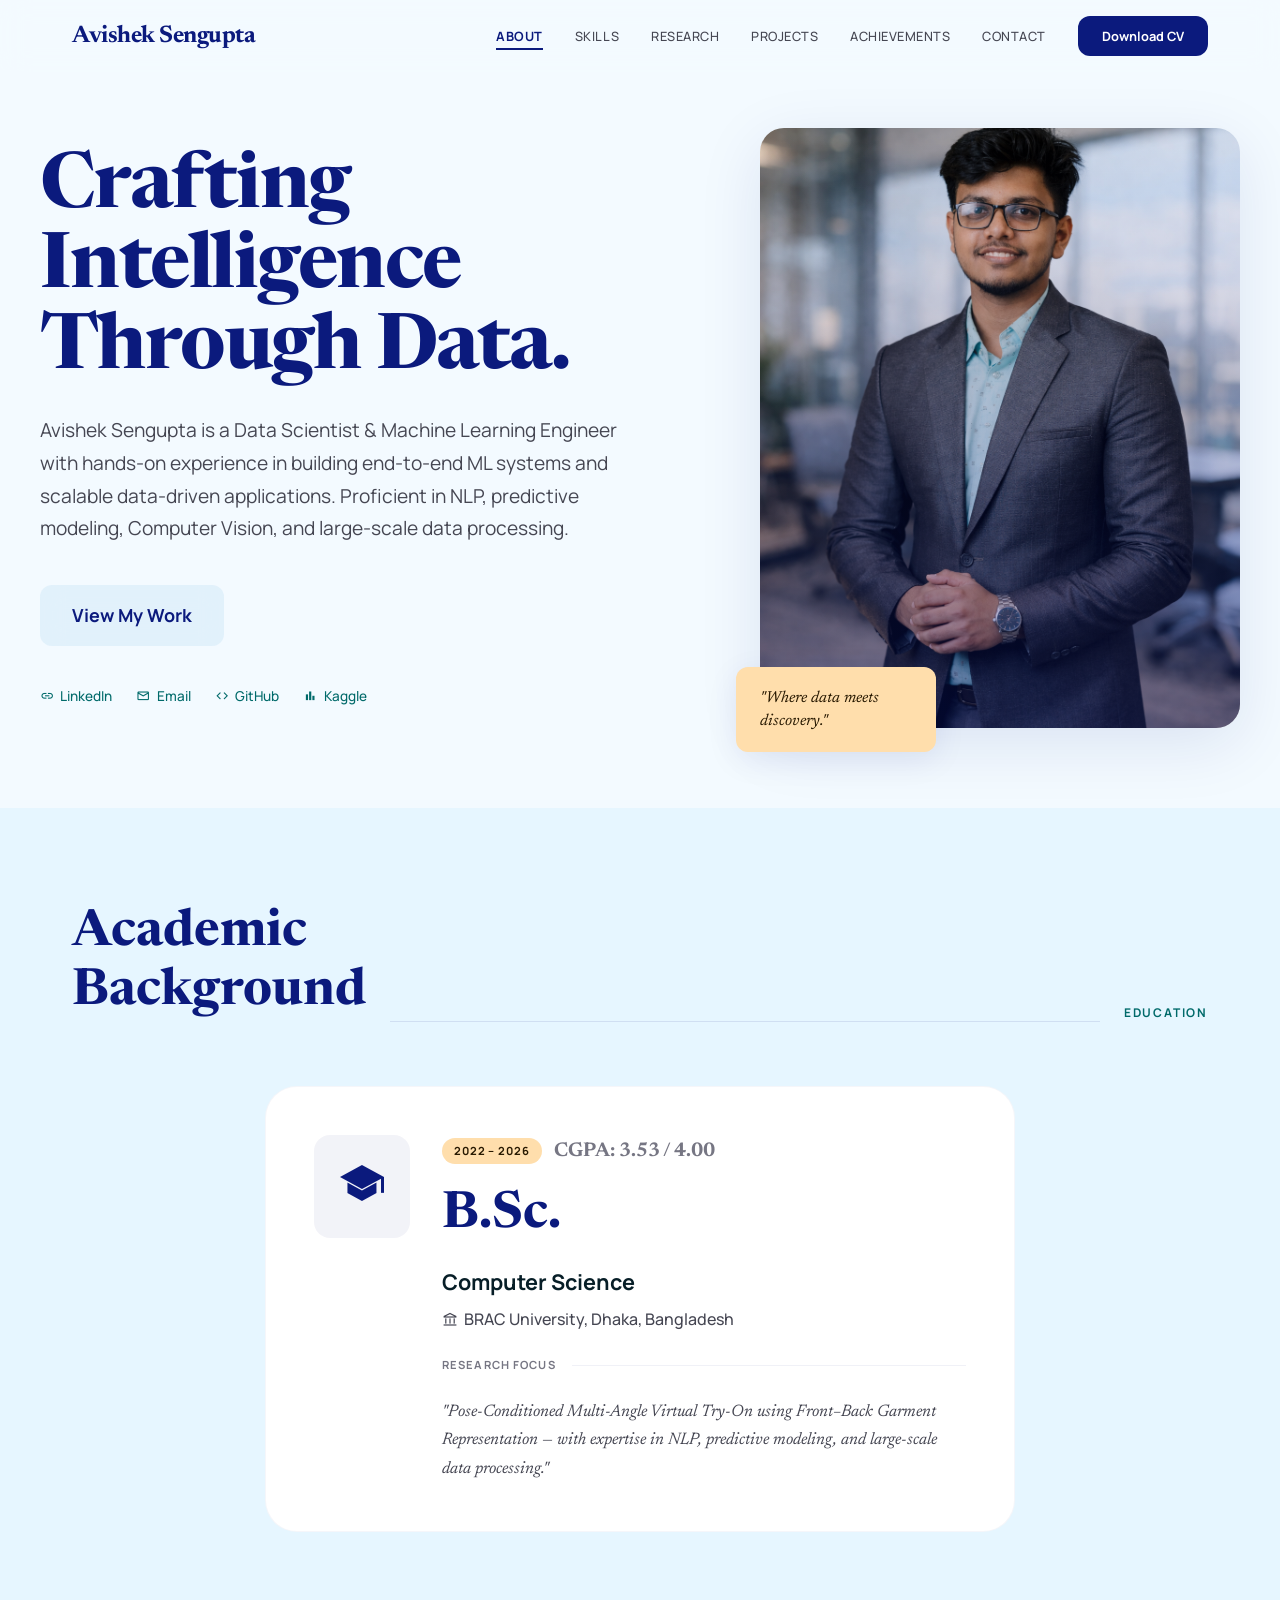
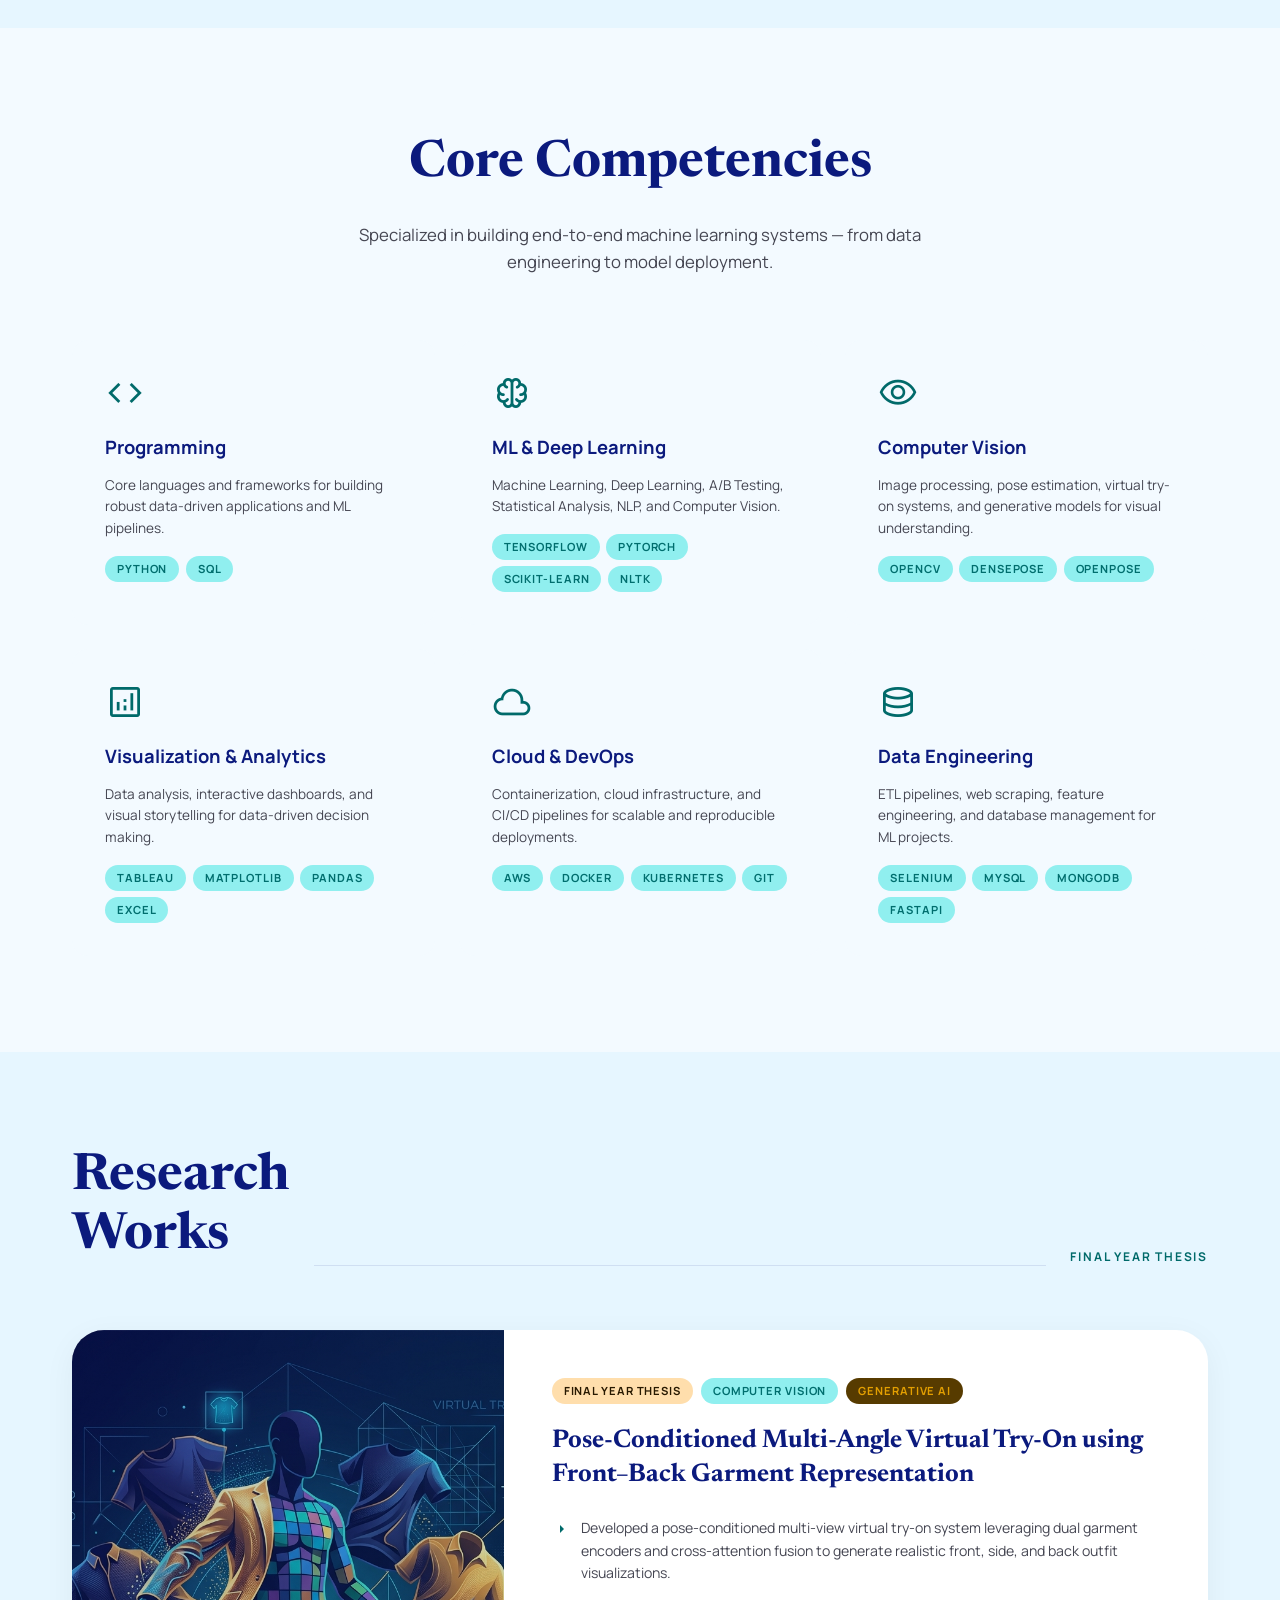
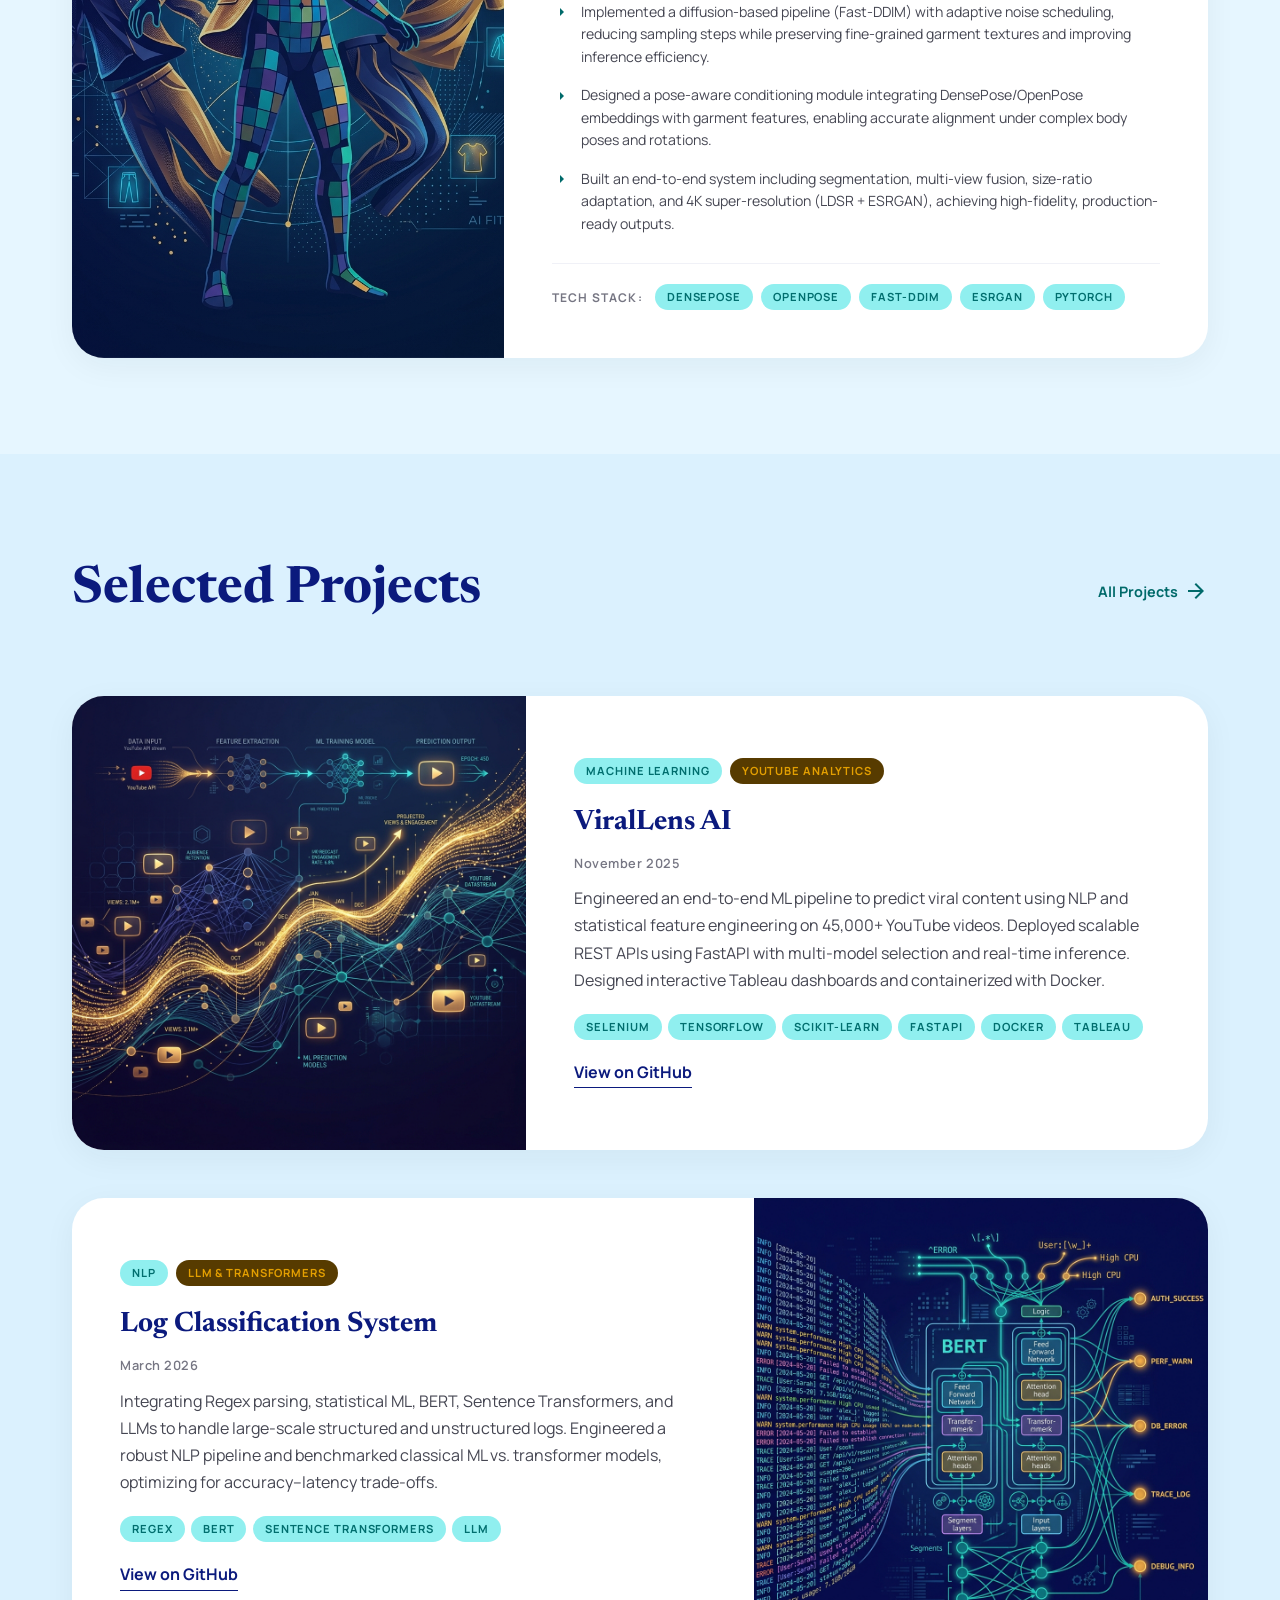
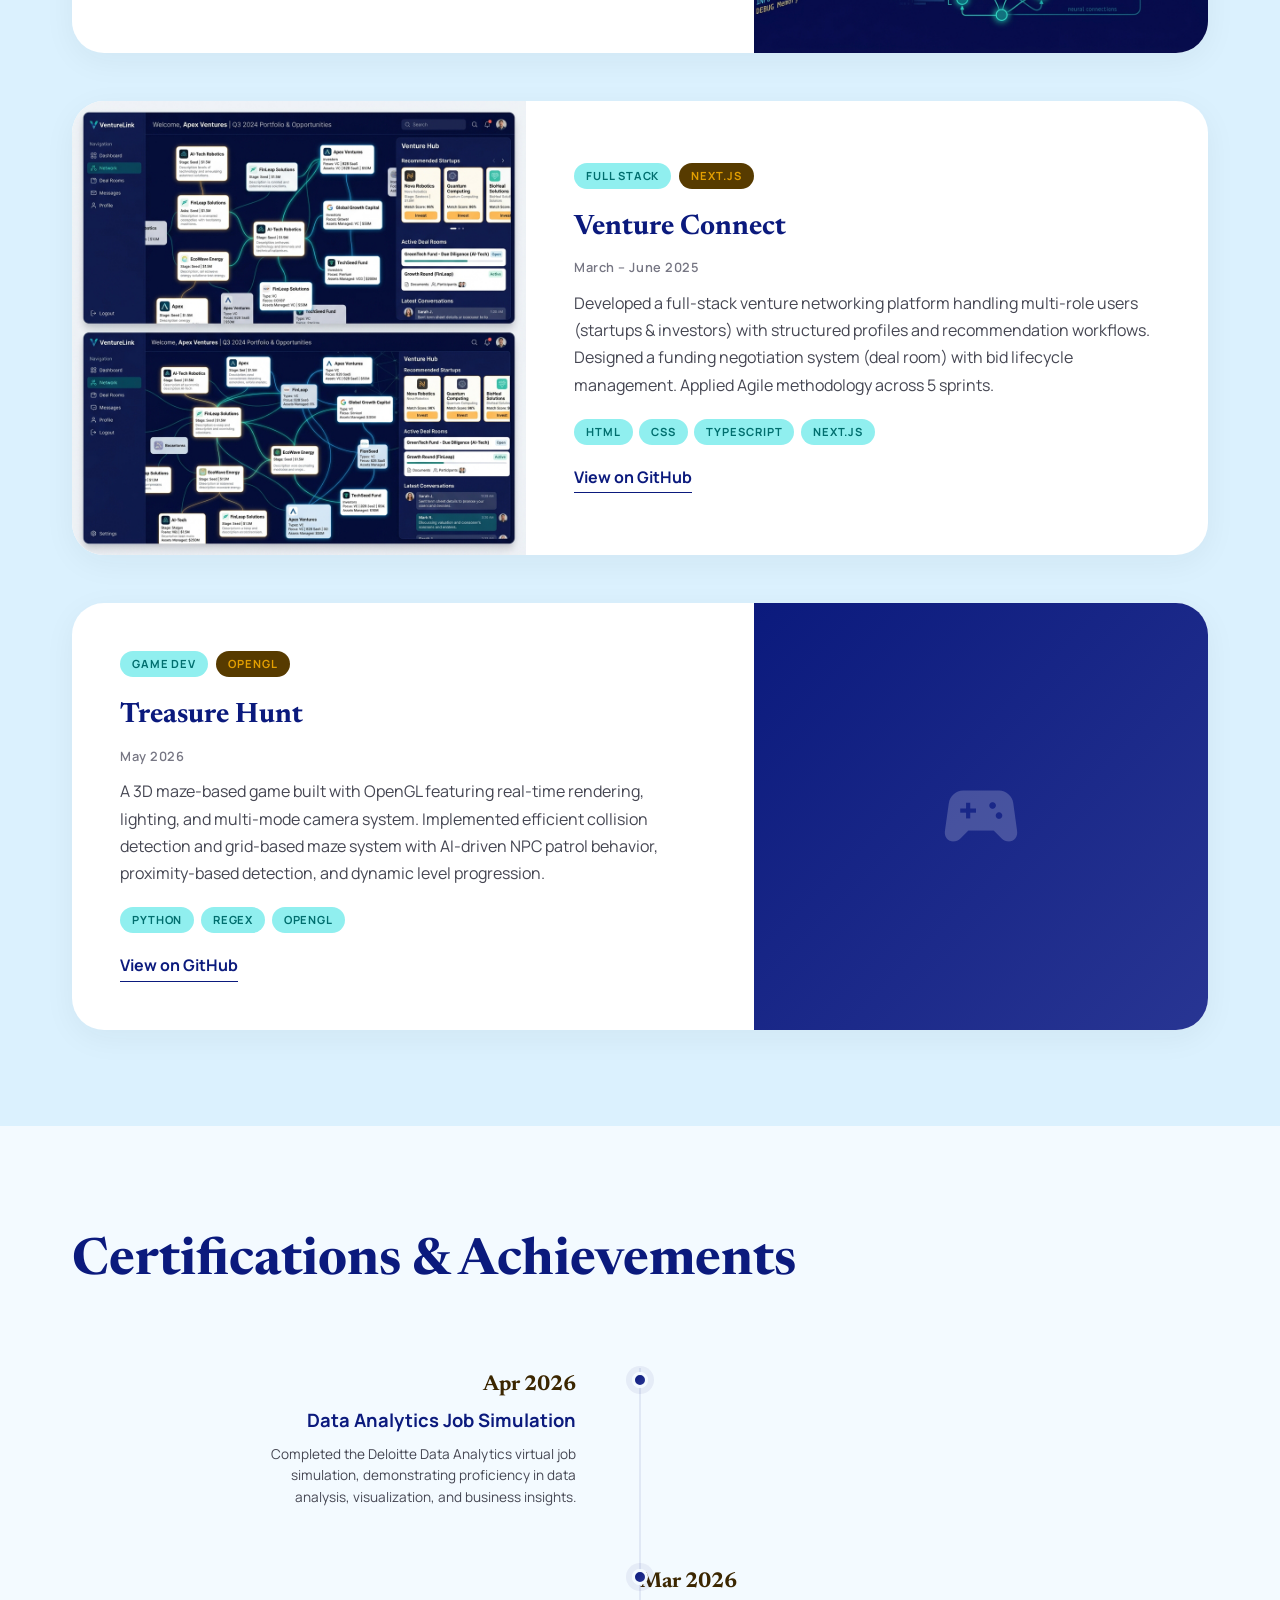
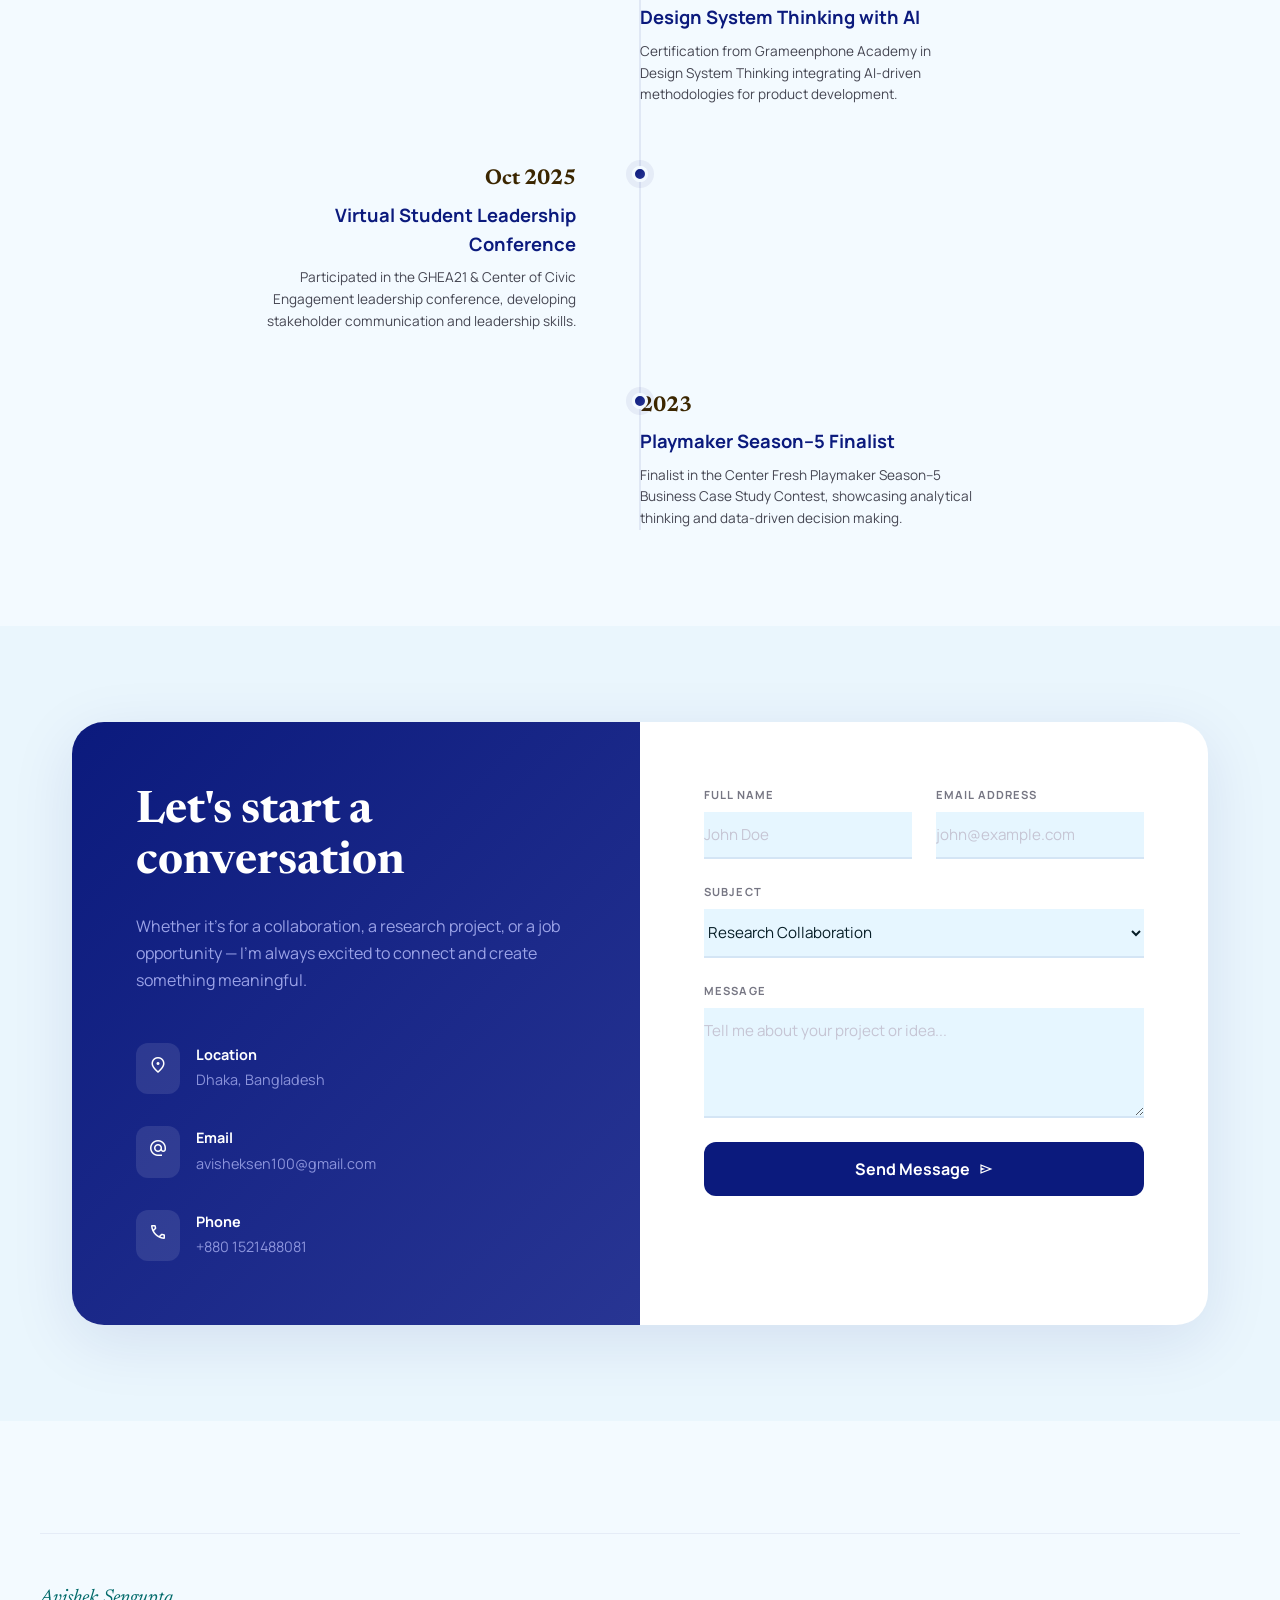
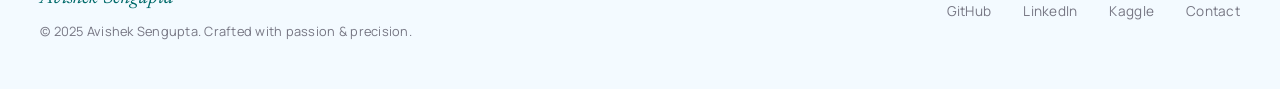
==== index.html @ e3d02253 "update2" ====
<!DOCTYPE html>
<html lang="en">

<head>
    <meta charset="utf-8" />
    <meta content="width=device-width, initial-scale=1.0" name="viewport" />
    <title>Avishek Sengupta | ML Engineer & Researcher</title>
    <meta name="description"
        content="Portfolio of Avishek Sengupta — Data Scientist & Machine Learning Engineer specializing in NLP, Computer Vision, and end-to-end ML systems." />
    <link
        href="https://fonts.googleapis.com/css2?family=Newsreader:ital,opsz,wght@0,6..72,200..800;1,6..72,200..800&family=Manrope:wght@200..800&display=swap"
        rel="stylesheet" />
    <link href="https://fonts.googleapis.com/css2?family=Material+Symbols+Outlined:wght,FILL@100..700,0..1&display=swap"
        rel="stylesheet" />
    <link rel="stylesheet" href="styles.css" />
</head>

<body>

    <!-- ═══════════════════════════════════════════ -->
    <!-- TOP NAVIGATION BAR                          -->
    <!-- ═══════════════════════════════════════════ -->
    <nav id="top-nav" class="glass-nav">
        <div class="nav-inner">
            <a href="#" class="nav-brand">Avishek Sengupta</a>
            <div class="nav-links" id="nav-links">
                <a href="#about" class="nav-link active" data-section="about">About</a>
                <a href="#skills" class="nav-link" data-section="skills">Skills</a>
                <a href="#research" class="nav-link" data-section="research">Research</a>
                <a href="#projects" class="nav-link" data-section="projects">Projects</a>
                <a href="#achievements" class="nav-link" data-section="achievements">Achievements</a>
                <a href="#contact" class="nav-link" data-section="contact">Contact</a>
                <a href="assets/Two Page Resume.pdf" target="_blank" class="btn-primary nav-cta"
                    id="download-cv-btn">Download CV</a>
            </div>
            <button class="mobile-menu-btn" id="mobile-menu-btn" aria-label="Toggle navigation menu">
                <span class="material-symbols-outlined">menu</span>
            </button>
        </div>
    </nav>

    <!-- Mobile Menu Overlay -->
    <div class="mobile-overlay" id="mobile-overlay"></div>
    <div class="mobile-menu" id="mobile-menu">
        <div class="mobile-menu-header">
            <span class="nav-brand">Avishek Sengupta</span>
            <button class="mobile-close-btn" id="mobile-close-btn" aria-label="Close menu">
                <span class="material-symbols-outlined">close</span>
            </button>
        </div>
        <div class="mobile-menu-links">
            <a href="#about" class="mobile-link">About</a>
            <a href="#skills" class="mobile-link">Skills</a>
            <a href="#research" class="mobile-link">Research</a>
            <a href="#projects" class="mobile-link">Projects</a>
            <a href="#achievements" class="mobile-link">Achievements</a>
            <a href="#contact" class="mobile-link">Contact</a>
            <a href="assets/Two Page Resume.pdf" target="_blank" class="btn-primary mobile-cta">Download CV</a>
        </div>
    </div>

    <main>
        <!-- ═══════════════════════════════════════════ -->
        <!-- HERO SECTION                                -->
        <!-- ═══════════════════════════════════════════ -->
        <section id="about" class="hero-section">
            <div class="hero-inner">
                <div class="hero-text animate-on-scroll">
                    <h1 class="hero-title">
                        Crafting Intelligence<br />Through Data.
                    </h1>
                    <p class="hero-subtitle">
                        Avishek Sengupta is a Data Scientist &amp; Machine Learning Engineer with hands-on experience in
                        building end-to-end ML systems and scalable data-driven applications. Proficient in NLP,
                        predictive modeling, Computer Vision, and large-scale data processing.
                    </p>
                    <div class="hero-actions">
                        <a href="#projects" class="btn-glass">
                            View My Work
                        </a>
                    </div>
                    <div class="hero-socials">
                        <a href="https://www.linkedin.com/in/avishek-sengupta-/" target="_blank" rel="noopener"
                            class="social-link">
                            <span class="material-symbols-outlined">link</span> LinkedIn
                        </a>
                        <a href="javascript:void(0)" class="social-link" id="copy-email-hero" onclick="copyEmail(this)"
                            data-email="avisheksen100@gmail.com">
                            <span class="material-symbols-outlined">mail</span> Email
                        </a>
                        <a href="https://github.com/Avishek1533" target="_blank" rel="noopener" class="social-link">
                            <span class="material-symbols-outlined">code</span> GitHub
                        </a>
                        <a href="https://www.kaggle.com/avishek001" target="_blank" rel="noopener" class="social-link">
                            <span class="material-symbols-outlined">bar_chart</span> Kaggle
                        </a>
                    </div>
                </div>
                <div class="hero-image-wrapper animate-on-scroll" data-delay="200">
                    <div class="hero-image-container">
                        <img src="assets/11.png" alt="Avishek Sengupta — Data Scientist & ML Engineer"
                            class="hero-image" id="hero-profile-img" />
                        <div class="hero-image-overlay"></div>
                    </div>
                    <!-- Overlapping quote element -->
                    <div class="hero-quote">
                        <p>"Where data meets discovery."</p>
                    </div>
                </div>
            </div>
        </section>

        <!-- ═══════════════════════════════════════════ -->
        <!-- ACADEMIC PROVENANCE (Education)             -->
        <!-- ═══════════════════════════════════════════ -->
        <section id="education" class="provenance-section">
            <div class="section-inner">
                <div class="section-header-row">
                    <h2 class="section-title">Academic<br />Background</h2>
                    <div class="section-line"></div>
                    <span class="section-label">Education</span>
                </div>

                <div class="provenance-cards">
                    <div class="provenance-card animate-on-scroll">
                        <div class="provenance-glow"></div>
                        <div class="provenance-content">
                            <div class="provenance-icon-wrapper">
                                <span class="material-symbols-outlined provenance-icon"
                                    style="font-variation-settings: 'FILL' 1">school</span>
                            </div>
                            <div class="provenance-details">
                                <div class="provenance-meta">
                                    <span class="chip chip-amber">2022 – 2026</span>
                                    <span class="provenance-year">CGPA: 3.53 / 4.00</span>
                                </div>
                                <span class="provenance-degree">B.Sc.</span>
                                <h3 class="provenance-field">Computer Science</h3>
                                <p class="provenance-institution">
                                    <span class="material-symbols-outlined icon-sm">account_balance</span>
                                    BRAC University, Dhaka, Bangladesh
                                </p>
                                <div class="provenance-focus">
                                    <span class="provenance-focus-label">Research Focus</span>
                                    <p class="provenance-focus-text">
                                        "Pose-Conditioned Multi-Angle Virtual Try-On using Front–Back Garment
                                        Representation — with expertise in NLP, predictive modeling, and large-scale
                                        data processing."
                                    </p>
                                </div>
                            </div>
                        </div>
                    </div>
                </div>
            </div>
        </section>

        <!-- ═══════════════════════════════════════════ -->
        <!-- SKILLS / CORE COMPETENCIES                  -->
        <!-- ═══════════════════════════════════════════ -->
        <section id="skills" class="clusters-section">
            <div class="section-inner">
                <div class="section-center-header animate-on-scroll">
                    <h2 class="section-title-center">Core Competencies</h2>
                    <p class="section-description">Specialized in building end-to-end machine learning systems — from
                        data engineering to model deployment.</p>
                </div>
                <div class="clusters-grid">
                    <div class="cluster-card animate-on-scroll" data-delay="0">
                        <span class="material-symbols-outlined cluster-icon">code</span>
                        <h3 class="cluster-title">Programming</h3>
                        <p class="cluster-desc">Core languages and frameworks for building robust data-driven
                            applications and ML pipelines.</p>
                        <div class="cluster-tags">
                            <span class="chip chip-teal">Python</span>
                            <span class="chip chip-teal">SQL</span>
                        </div>
                    </div>
                    <div class="cluster-card animate-on-scroll" data-delay="100">
                        <span class="material-symbols-outlined cluster-icon">neurology</span>
                        <h3 class="cluster-title">ML & Deep Learning</h3>
                        <p class="cluster-desc">Machine Learning, Deep Learning, A/B Testing, Statistical Analysis, NLP,
                            and Computer Vision.</p>
                        <div class="cluster-tags">
                            <span class="chip chip-teal">TensorFlow</span>
                            <span class="chip chip-teal">PyTorch</span>
                            <span class="chip chip-teal">Scikit-Learn</span>
                            <span class="chip chip-teal">NLTK</span>
                        </div>
                    </div>
                    <div class="cluster-card animate-on-scroll" data-delay="200">
                        <span class="material-symbols-outlined cluster-icon">visibility</span>
                        <h3 class="cluster-title">Computer Vision</h3>
                        <p class="cluster-desc">Image processing, pose estimation, virtual try-on systems, and
                            generative models for visual understanding.</p>
                        <div class="cluster-tags">
                            <span class="chip chip-teal">OpenCV</span>
                            <span class="chip chip-teal">DensePose</span>
                            <span class="chip chip-teal">OpenPose</span>
                        </div>
                    </div>
                    <div class="cluster-card animate-on-scroll" data-delay="0">
                        <span class="material-symbols-outlined cluster-icon">analytics</span>
                        <h3 class="cluster-title">Visualization & Analytics</h3>
                        <p class="cluster-desc">Data analysis, interactive dashboards, and visual storytelling for
                            data-driven decision making.</p>
                        <div class="cluster-tags">
                            <span class="chip chip-teal">Tableau</span>
                            <span class="chip chip-teal">Matplotlib</span>
                            <span class="chip chip-teal">Pandas</span>
                            <span class="chip chip-teal">Excel</span>
                        </div>
                    </div>
                    <div class="cluster-card animate-on-scroll" data-delay="100">
                        <span class="material-symbols-outlined cluster-icon">cloud</span>
                        <h3 class="cluster-title">Cloud & DevOps</h3>
                        <p class="cluster-desc">Containerization, cloud infrastructure, and CI/CD pipelines for scalable
                            and reproducible deployments.</p>
                        <div class="cluster-tags">
                            <span class="chip chip-teal">AWS</span>
                            <span class="chip chip-teal">Docker</span>
                            <span class="chip chip-teal">Kubernetes</span>
                            <span class="chip chip-teal">Git</span>
                        </div>
                    </div>
                    <div class="cluster-card animate-on-scroll" data-delay="200">
                        <span class="material-symbols-outlined cluster-icon">database</span>
                        <h3 class="cluster-title">Data Engineering</h3>
                        <p class="cluster-desc">ETL pipelines, web scraping, feature engineering, and database
                            management for ML projects.</p>
                        <div class="cluster-tags">
                            <span class="chip chip-teal">Selenium</span>
                            <span class="chip chip-teal">MySQL</span>
                            <span class="chip chip-teal">MongoDB</span>
                            <span class="chip chip-teal">FastAPI</span>
                        </div>
                    </div>
                </div>
            </div>
        </section>

        <!-- ═══════════════════════════════════════════ -->
        <!-- RESEARCH SECTION                            -->
        <!-- ═══════════════════════════════════════════ -->
        <section id="research" class="research-section">
            <div class="section-inner">
                <div class="section-header-row">
                    <h2 class="section-title">Research<br />Works</h2>
                    <div class="section-line"></div>
                    <span class="section-label">Final Year Thesis</span>
                </div>

                <div class="research-card animate-on-scroll">
                    <div class="research-image">
                        <img src="assets/project-tryon.jpg" alt="Virtual Try-On Research" id="research-img" />
                        <div class="research-image-overlay"></div>
                    </div>
                    <div class="research-content">
                        <div class="research-meta">
                            <span class="chip chip-amber">Final Year Thesis</span>
                            <span class="chip chip-teal">Computer Vision</span>
                            <span class="chip chip-amber-dark">Generative AI</span>
                        </div>
                        <h3 class="research-title">Pose-Conditioned Multi-Angle Virtual Try-On using Front–Back Garment
                            Representation</h3>
                        <div class="research-highlights">
                            <div class="research-highlight-item">
                                <span class="material-symbols-outlined research-bullet">arrow_right</span>
                                <p>Developed a pose-conditioned multi-view virtual try-on system leveraging dual garment
                                    encoders and cross-attention fusion to generate realistic front, side, and back
                                    outfit visualizations.</p>
                            </div>
                            <div class="research-highlight-item">
                                <span class="material-symbols-outlined research-bullet">arrow_right</span>
                                <p>Implemented a diffusion-based pipeline (Fast-DDIM) with adaptive noise scheduling,
                                    reducing sampling steps while preserving fine-grained garment textures and improving
                                    inference efficiency.</p>
                            </div>
                            <div class="research-highlight-item">
                                <span class="material-symbols-outlined research-bullet">arrow_right</span>
                                <p>Designed a pose-aware conditioning module integrating DensePose/OpenPose embeddings
                                    with garment features, enabling accurate alignment under complex body poses and
                                    rotations.</p>
                            </div>
                            <div class="research-highlight-item">
                                <span class="material-symbols-outlined research-bullet">arrow_right</span>
                                <p>Built an end-to-end system including segmentation, multi-view fusion, size-ratio
                                    adaptation, and 4K super-resolution (LDSR + ESRGAN), achieving high-fidelity,
                                    production-ready outputs.</p>
                            </div>
                        </div>
                        <div class="research-tech-stack">
                            <span class="research-tech-label">Tech Stack:</span>
                            <span class="chip chip-teal">DensePose</span>
                            <span class="chip chip-teal">OpenPose</span>
                            <span class="chip chip-teal">Fast-DDIM</span>
                            <span class="chip chip-teal">ESRGAN</span>
                            <span class="chip chip-teal">PyTorch</span>
                        </div>
                    </div>
                </div>
            </div>
        </section>

        <!-- ═══════════════════════════════════════════ -->
        <!-- SELECTED PROJECTS                           -->
        <!-- ═══════════════════════════════════════════ -->
        <section id="projects" class="projects-section">
            <div class="section-inner">
                <div class="section-header-flex">
                    <h2 class="section-title-single">Selected Projects</h2>
                    <a href="https://github.com/Avishek1533" target="_blank" rel="noopener" class="archive-link">
                        All Projects <span class="material-symbols-outlined">arrow_forward</span>
                    </a>
                </div>

                <div class="projects-list">
                    <!-- Project 1: ViralLens AI -->
                    <div class="project-card animate-on-scroll">
                        <div class="project-image">
                            <img src="assets/project-virallens.jpg" alt="ViralLens AI Project" id="project-1-img" />
                        </div>
                        <div class="project-content">
                            <div class="project-tags">
                                <span class="chip chip-teal">Machine Learning</span>
                                <span class="chip chip-amber-dark">YouTube Analytics</span>
                            </div>
                            <h3 class="project-title">ViralLens AI</h3>
                            <p class="project-date">November 2025</p>
                            <p class="project-desc">
                                Engineered an end-to-end ML pipeline to predict viral content using NLP and statistical
                                feature engineering on 45,000+ YouTube videos. Deployed scalable REST APIs using FastAPI
                                with multi-model selection and real-time inference. Designed interactive Tableau
                                dashboards and containerized with Docker.
                            </p>
                            <div class="project-stack">
                                <span class="chip chip-teal">Selenium</span>
                                <span class="chip chip-teal">TensorFlow</span>
                                <span class="chip chip-teal">Scikit-Learn</span>
                                <span class="chip chip-teal">FastAPI</span>
                                <span class="chip chip-teal">Docker</span>
                                <span class="chip chip-teal">Tableau</span>
                            </div>
                            <a href="https://github.com/Avishek1533" target="_blank" rel="noopener"
                                class="project-cta">View on GitHub</a>
                        </div>
                    </div>

                    <!-- Project 2: Log Classification -->
                    <div class="project-card reverse animate-on-scroll">
                        <div class="project-image">
                            <img src="assets/project-logclassify.jpg" alt="Log Classification System"
                                id="project-2-img" />
                        </div>
                        <div class="project-content">
                            <div class="project-tags">
                                <span class="chip chip-teal">NLP</span>
                                <span class="chip chip-amber-dark">LLM & Transformers</span>
                            </div>
                            <h3 class="project-title">Log Classification System</h3>
                            <p class="project-date">March 2026</p>
                            <p class="project-desc">
                                Integrating Regex parsing, statistical ML, BERT, Sentence Transformers, and LLMs to
                                handle large-scale structured and unstructured logs. Engineered a robust NLP pipeline
                                and benchmarked classical ML vs. transformer models, optimizing for accuracy–latency
                                trade-offs.
                            </p>
                            <div class="project-stack">
                                <span class="chip chip-teal">Regex</span>
                                <span class="chip chip-teal">BERT</span>
                                <span class="chip chip-teal">Sentence Transformers</span>
                                <span class="chip chip-teal">LLM</span>
                            </div>
                            <a href="https://github.com/Avishek1533" target="_blank" rel="noopener"
                                class="project-cta">View on GitHub</a>
                        </div>
                    </div>

                    <!-- Project 3: Venture Connect -->
                    <div class="project-card animate-on-scroll">
                        <div class="project-image">
                            <img src="assets/project-ventureconnect.jpg" alt="Venture Connect Platform"
                                id="project-3-img" />
                        </div>
                        <div class="project-content">
                            <div class="project-tags">
                                <span class="chip chip-teal">Full Stack</span>
                                <span class="chip chip-amber-dark">Next.js</span>
                            </div>
                            <h3 class="project-title">Venture Connect</h3>
                            <p class="project-date">March – June 2025</p>
                            <p class="project-desc">
                                Developed a full-stack venture networking platform handling multi-role users (startups
                                &amp; investors) with structured profiles and recommendation workflows. Designed a
                                funding negotiation system (deal room) with bid lifecycle management. Applied Agile
                                methodology across 5 sprints.
                            </p>
                            <div class="project-stack">
                                <span class="chip chip-teal">HTML</span>
                                <span class="chip chip-teal">CSS</span>
                                <span class="chip chip-teal">TypeScript</span>
                                <span class="chip chip-teal">Next.js</span>
                            </div>
                            <a href="https://github.com/Avishek1533" target="_blank" rel="noopener"
                                class="project-cta">View on GitHub</a>
                        </div>
                    </div>

                    <!-- Project 4: Treasure Hunt -->
                    <div class="project-card reverse animate-on-scroll">
                        <div class="project-image no-image" style="--fallback-icon: 'sports_esports'">
                        </div>
                        <div class="project-content">
                            <div class="project-tags">
                                <span class="chip chip-teal">Game Dev</span>
                                <span class="chip chip-amber-dark">OpenGL</span>
                            </div>
                            <h3 class="project-title">Treasure Hunt</h3>
                            <p class="project-date">May 2026</p>
                            <p class="project-desc">
                                A 3D maze-based game built with OpenGL featuring real-time rendering, lighting, and
                                multi-mode camera system. Implemented efficient collision detection and grid-based maze
                                system with AI-driven NPC patrol behavior, proximity-based detection, and dynamic level
                                progression.
                            </p>
                            <div class="project-stack">
                                <span class="chip chip-teal">Python</span>
                                <span class="chip chip-teal">Regex</span>
                                <span class="chip chip-teal">OpenGL</span>
                            </div>
                            <a href="https://github.com/Avishek1533" target="_blank" rel="noopener"
                                class="project-cta">View on GitHub</a>
                        </div>
                    </div>
                </div>
            </div>
        </section>

        <!-- ═══════════════════════════════════════════ -->
        <!-- ACHIEVEMENTS & CERTIFICATIONS               -->
        <!-- ═══════════════════════════════════════════ -->
        <section id="achievements" class="recognition-section">
            <div class="section-inner">
                <h2 class="section-title-center animate-on-scroll">Certifications & Achievements</h2>

                <div class="timeline">
                    <div class="timeline-line"></div>

                    <div class="timeline-item left animate-on-scroll">
                        <div class="timeline-content">
                            <span class="timeline-year">Apr 2026</span>
                            <h3 class="timeline-heading">Data Analytics Job Simulation</h3>
                            <p class="timeline-text">Completed the Deloitte Data Analytics virtual job simulation,
                                demonstrating proficiency in data analysis, visualization, and business insights.</p>
                        </div>
                        <div class="timeline-dot"></div>
                        <div class="timeline-spacer"></div>
                    </div>

                    <div class="timeline-item right animate-on-scroll">
                        <div class="timeline-spacer"></div>
                        <div class="timeline-dot"></div>
                        <div class="timeline-content">
                            <span class="timeline-year">Mar 2026</span>
                            <h3 class="timeline-heading">Design System Thinking with AI</h3>
                            <p class="timeline-text">Certification from Grameenphone Academy in Design System Thinking
                                integrating AI-driven methodologies for product development.</p>
                        </div>
                    </div>

                    <div class="timeline-item left animate-on-scroll">
                        <div class="timeline-content">
                            <span class="timeline-year">Oct 2025</span>
                            <h3 class="timeline-heading">Virtual Student Leadership Conference</h3>
                            <p class="timeline-text">Participated in the GHEA21 & Center of Civic Engagement leadership
                                conference, developing stakeholder communication and leadership skills.</p>
                        </div>
                        <div class="timeline-dot"></div>
                        <div class="timeline-spacer"></div>
                    </div>

                    <div class="timeline-item right animate-on-scroll">
                        <div class="timeline-spacer"></div>
                        <div class="timeline-dot"></div>
                        <div class="timeline-content">
                            <span class="timeline-year">2023</span>
                            <h3 class="timeline-heading">Playmaker Season–5 Finalist</h3>
                            <p class="timeline-text">Finalist in the Center Fresh Playmaker Season–5 Business Case Study
                                Contest, showcasing analytical thinking and data-driven decision making.</p>
                        </div>
                    </div>
                </div>
            </div>
        </section>

        <!-- ═══════════════════════════════════════════ -->
        <!-- CONTACT SECTION                             -->
        <!-- ═══════════════════════════════════════════ -->
        <section id="contact" class="contact-section">
            <div class="section-inner">
                <div class="contact-card">
                    <div class="contact-info">
                        <h2 class="contact-title">Let's start a<br />conversation</h2>
                        <p class="contact-subtitle">
                            Whether it's for a collaboration, a research project, or a job opportunity — I'm always
                            excited to connect and create something meaningful.
                        </p>
                        <div class="contact-details">
                            <div class="contact-detail-item">
                                <div class="contact-icon-wrapper">
                                    <span class="material-symbols-outlined">location_on</span>
                                </div>
                                <div>
                                    <p class="contact-detail-label">Location</p>
                                    <p class="contact-detail-value">Dhaka, Bangladesh</p>
                                </div>
                            </div>
                            <div class="contact-detail-item">
                                <div class="contact-icon-wrapper">
                                    <span class="material-symbols-outlined">alternate_email</span>
                                </div>
                                <div>
                                    <p class="contact-detail-label">Email</p>
                                    <p class="contact-detail-value">avisheksen100@gmail.com</p>
                                </div>
                            </div>
                            <div class="contact-detail-item">
                                <div class="contact-icon-wrapper">
                                    <span class="material-symbols-outlined">call</span>
                                </div>
                                <div>
                                    <p class="contact-detail-label">Phone</p>
                                    <p class="contact-detail-value">+880 1521488081</p>
                                </div>
                            </div>
                        </div>
                    </div>
                    <div class="contact-form-wrapper">
                        <form class="contact-form" id="contact-form">
                            <div class="form-row">
                                <div class="form-group">
                                    <label for="contact-name" class="form-label">Full Name</label>
                                    <input type="text" id="contact-name" class="form-input" placeholder="John Doe" />
                                </div>
                                <div class="form-group">
                                    <label for="contact-email" class="form-label">Email Address</label>
                                    <input type="email" id="contact-email" class="form-input"
                                        placeholder="john@example.com" />
                                </div>
                            </div>
                            <div class="form-group">
                                <label for="contact-subject" class="form-label">Subject</label>
                                <select id="contact-subject" class="form-input">
                                    <option>Research Collaboration</option>
                                    <option>Job Opportunity</option>
                                    <option>Freelance Project</option>
                                    <option>General Inquiry</option>
                                </select>
                            </div>
                            <div class="form-group">
                                <label for="contact-message" class="form-label">Message</label>
                                <textarea id="contact-message" class="form-input"
                                    placeholder="Tell me about your project or idea..." rows="4"></textarea>
                            </div>
                            <button type="submit" class="btn-submit" id="submit-btn">
                                Send Message <span class="material-symbols-outlined icon-sm">send</span>
                            </button>
                        </form>
                    </div>
                </div>
            </div>
        </section>
    </main>

    <!-- ═══════════════════════════════════════════ -->
    <!-- FOOTER                                      -->
    <!-- ═══════════════════════════════════════════ -->
    <footer class="site-footer">
        <div class="footer-inner">
            <div class="footer-brand">
                <span class="footer-name">Avishek Sengupta</span>
                <p class="footer-copy">&copy; 2025 Avishek Sengupta. Crafted with passion & precision.</p>
            </div>
            <div class="footer-links">
                <a href="https://github.com/Avishek1533" target="_blank" rel="noopener" class="footer-link">GitHub</a>
                <a href="https://www.linkedin.com/in/avishek-sengupta-/" target="_blank" rel="noopener"
                    class="footer-link">LinkedIn</a>
                <a href="https://www.kaggle.com/avishek001" target="_blank" rel="noopener"
                    class="footer-link">Kaggle</a>
                <a href="#contact" class="footer-link">Contact</a>
            </div>
        </div>
    </footer>

    <!-- Scroll-to-top button -->
    <button class="scroll-top-btn" id="scroll-top-btn" aria-label="Scroll to top">
        <span class="material-symbols-outlined">arrow_upward</span>
    </button>

    <script src="script.js"></script>
</body>

</html>
---- styles.css ----
/* ═══════════════════════════════════════════════════════════════════
   DESIGN SYSTEM: THE SCHOLARLY SPECTRUM
   A Living Archive — Curated, Authoritative, Energetic
   ═══════════════════════════════════════════════════════════════════ */

/* ── DESIGN TOKENS ─────────────────────────────────────────────── */
:root {
    /* Primary Palette */
    --primary: #0b1a7d;
    --primary-container: #283593;
    --on-primary: #ffffff;
    --on-primary-container: #9aa5ff;
    --primary-fixed: #dfe0ff;
    --primary-fixed-dim: #bcc2ff;

    /* Secondary Palette */
    --secondary: #006a6a;
    --secondary-container: #90efef;
    --on-secondary: #ffffff;
    --on-secondary-container: #006e6e;
    --secondary-fixed-dim: #76d6d5;

    /* Tertiary Palette */
    --tertiary: #3b2600;
    --tertiary-container: #573b00;
    --tertiary-fixed: #ffdeac;
    --tertiary-fixed-dim: #ffba38;
    --on-tertiary: #ffffff;
    --on-tertiary-container: #e39f00;
    --on-tertiary-fixed: #281900;

    /* Surfaces */
    --surface: #f3faff;
    --surface-bright: #f3faff;
    --surface-dim: #c7dde9;
    --surface-container-lowest: #ffffff;
    --surface-container-low: #e6f6ff;
    --surface-container: #dbf1fe;
    --surface-container-high: #d5ecf8;
    --surface-container-highest: #cfe6f2;

    /* Foreground */
    --on-surface: #071e27;
    --on-surface-variant: #454652;
    --on-background: #071e27;
    --outline: #767683;
    --outline-variant: #c6c5d4;

    /* Error */
    --error: #ba1a1a;
    --error-container: #ffdad6;

    /* Inverse */
    --inverse-surface: #1e333c;
    --inverse-on-surface: #dff4ff;
    --inverse-primary: #bcc2ff;

    /* Gradients */
    --signature-gradient: linear-gradient(135deg, #0b1a7d 0%, #283593 100%);

    /* Typography */
    --font-headline: 'Newsreader', serif;
    --font-body: 'Manrope', sans-serif;

    /* Spacing */
    --space-xs: 0.25rem;
    --space-sm: 0.5rem;
    --space-md: 1rem;
    --space-lg: 1.5rem;
    --space-xl: 2rem;
    --space-2xl: 3rem;
    --space-3xl: 4rem;
    --space-4xl: 6rem;

    /* Radii */
    --radius-sm: 0.5rem;
    --radius-md: 0.75rem;
    --radius-lg: 1rem;
    --radius-xl: 1.5rem;
    --radius-2xl: 2rem;
    --radius-full: 9999px;

    /* Shadows (ambient, not harsh) */
    --shadow-soft: 0 8px 32px rgba(7, 30, 39, 0.05);
    --shadow-medium: 0 8px 32px rgba(11, 26, 125, 0.08);
    --shadow-large: 0 16px 64px rgba(11, 26, 125, 0.1);

    /* Transitions */
    --ease-smooth: cubic-bezier(0.4, 0, 0.2, 1);
    --transition-base: 300ms var(--ease-smooth);
    --transition-slow: 500ms var(--ease-smooth);
}

/* ── RESET & BASE ──────────────────────────────────────────────── */
*, *::before, *::after {
    box-sizing: border-box;
    margin: 0;
    padding: 0;
}

html {
    scroll-behavior: smooth;
    -webkit-font-smoothing: antialiased;
    -moz-osx-font-smoothing: grayscale;
}

body {
    font-family: var(--font-body);
    background-color: var(--surface);
    color: var(--on-surface);
    line-height: 1.6;
    overflow-x: hidden;
}

img {
    max-width: 100%;
    height: auto;
    display: block;
}

a {
    text-decoration: none;
    color: inherit;
}

button {
    border: none;
    cursor: pointer;
    background: transparent;
    font-family: inherit;
}

/* ── SHARED UTILITIES ──────────────────────────────────────────── */
.section-inner {
    max-width: 1200px;
    margin: 0 auto;
    padding: 0 2rem;
}

.icon-sm {
    font-size: 1rem;
    vertical-align: middle;
}

/* ── CHIPS ─────────────────────────────────────────────────────── */
.chip {
    display: inline-block;
    padding: 0.25rem 0.75rem;
    border-radius: var(--radius-full);
    font-size: 0.7rem;
    font-weight: 700;
    text-transform: uppercase;
    letter-spacing: 0.08em;
}

.chip-teal {
    background-color: var(--secondary-container);
    color: var(--on-secondary-container);
}

.chip-amber {
    background-color: var(--tertiary-fixed);
    color: var(--on-tertiary-fixed);
}

.chip-amber-dark {
    background-color: var(--tertiary-container);
    color: var(--on-tertiary-container);
}

/* ── BUTTONS ───────────────────────────────────────────────────── */
.btn-primary {
    display: inline-flex;
    align-items: center;
    gap: 0.5rem;
    background: var(--primary);
    color: var(--on-primary);
    padding: 0.625rem 1.5rem;
    border-radius: var(--radius-md);
    font-weight: 700;
    font-size: 0.875rem;
    transition: background var(--transition-base), transform 150ms ease;
    white-space: nowrap;
}
.btn-primary:hover {
    background: var(--signature-gradient);
}
.btn-primary:active {
    transform: scale(0.96);
}

.btn-glass {
    display: inline-flex;
    align-items: center;
    gap: 0.5rem;
    background: rgba(213, 236, 248, 0.6);
    backdrop-filter: blur(12px);
    -webkit-backdrop-filter: blur(12px);
    color: var(--primary);
    padding: 1rem 2rem;
    border-radius: var(--radius-md);
    font-weight: 700;
    font-size: 1.125rem;
    transition: background var(--transition-base);
}
.btn-glass:hover {
    background: var(--surface-container-high);
}

/* ═══════════════════════════════════════════════════════════════════
   NAVIGATION
   ═══════════════════════════════════════════════════════════════════ */
.glass-nav {
    position: fixed;
    top: 0;
    width: 100%;
    z-index: 100;
    background: rgba(243, 250, 255, 0.82);
    backdrop-filter: blur(14px);
    -webkit-backdrop-filter: blur(14px);
    transition: box-shadow var(--transition-base);
}
.glass-nav.scrolled {
    box-shadow: 0 2px 24px rgba(11, 26, 125, 0.06);
}

.nav-inner {
    max-width: 1200px;
    margin: 0 auto;
    display: flex;
    align-items: center;
    justify-content: space-between;
    padding: 1rem 2rem;
}

.nav-brand {
    font-family: var(--font-headline);
    font-size: 1.5rem;
    font-weight: 700;
    color: var(--primary);
    letter-spacing: -0.02em;
}

.nav-links {
    display: flex;
    align-items: center;
    gap: 2rem;
}

.nav-link {
    font-family: var(--font-body);
    font-size: 0.8rem;
    font-weight: 500;
    color: var(--on-surface-variant);
    letter-spacing: 0.04em;
    text-transform: uppercase;
    transition: color var(--transition-base);
    position: relative;
}
.nav-link::after {
    content: '';
    position: absolute;
    bottom: -4px;
    left: 0;
    width: 0;
    height: 2px;
    background: var(--primary);
    transition: width var(--transition-base);
}
.nav-link:hover,
.nav-link.active {
    color: var(--primary);
    font-weight: 700;
}
.nav-link.active::after,
.nav-link:hover::after {
    width: 100%;
}

.nav-cta {
    font-size: 0.8rem;
}

.mobile-menu-btn {
    display: none;
    color: var(--primary);
    font-size: 1.5rem;
}

/* ── Mobile Menu ─────────────────────────────────────────────── */
.mobile-overlay {
    position: fixed;
    inset: 0;
    background: rgba(7, 30, 39, 0.4);
    z-index: 200;
    opacity: 0;
    visibility: hidden;
    transition: opacity var(--transition-base), visibility var(--transition-base);
}
.mobile-overlay.active {
    opacity: 1;
    visibility: visible;
}

.mobile-menu {
    position: fixed;
    top: 0;
    right: -100%;
    width: min(320px, 85vw);
    height: 100vh;
    background: var(--surface-container-lowest);
    z-index: 300;
    padding: 2rem;
    transition: right var(--transition-slow);
    display: flex;
    flex-direction: column;
}
.mobile-menu.active {
    right: 0;
}

.mobile-menu-header {
    display: flex;
    align-items: center;
    justify-content: space-between;
    margin-bottom: 2rem;
    padding-bottom: 1rem;
    border-bottom: 1px solid rgba(11, 26, 125, 0.05);
}

.mobile-close-btn {
    color: var(--primary);
    font-size: 1.5rem;
}

.mobile-menu-links {
    display: flex;
    flex-direction: column;
    gap: 0.5rem;
}

.mobile-link {
    font-size: 1rem;
    font-weight: 600;
    padding: 0.75rem 0;
    color: var(--on-surface);
    transition: color var(--transition-base);
}
.mobile-link:hover {
    color: var(--primary);
}

.mobile-cta {
    margin-top: 1rem;
    text-align: center;
    justify-content: center;
}

/* ═══════════════════════════════════════════════════════════════════
   HERO SECTION
   ═══════════════════════════════════════════════════════════════════ */
.hero-section {
    padding: 8rem 2rem 5rem;
    overflow: hidden;
    position: relative;
}

.hero-inner {
    max-width: 1200px;
    margin: 0 auto;
    display: grid;
    grid-template-columns: 7fr 5fr;
    gap: 3rem;
    align-items: center;
}

.hero-title {
    font-family: var(--font-headline);
    font-size: clamp(3rem, 6vw, 5.5rem);
    font-weight: 700;
    color: var(--primary);
    line-height: 1.05;
    letter-spacing: -0.02em;
    margin-bottom: 1.5rem;
}

.hero-subtitle {
    font-size: clamp(1rem, 1.5vw, 1.25rem);
    color: var(--on-surface-variant);
    max-width: 600px;
    margin-bottom: 2.5rem;
    line-height: 1.7;
}

.hero-actions {
    display: flex;
    flex-wrap: wrap;
    gap: 1rem;
    margin-bottom: 2.5rem;
}

.hero-socials {
    display: flex;
    align-items: center;
    gap: 1.5rem;
    flex-wrap: wrap;
}

.social-link {
    display: inline-flex;
    align-items: center;
    gap: 0.4rem;
    color: var(--secondary);
    font-size: 0.85rem;
    font-weight: 500;
    transition: color var(--transition-base);
}
.social-link:hover {
    color: var(--primary-container);
}
.social-link .material-symbols-outlined {
    font-size: 0.9rem;
}

/* Hero Image */
.hero-image-wrapper {
    position: relative;
}

.hero-image-container {
    position: relative;
    border-radius: var(--radius-xl);
    overflow: hidden;
    aspect-ratio: 4 / 5;
    box-shadow: var(--shadow-large);
}

.hero-image {
    width: 100%;
    height: 100%;
    object-fit: cover;
    transition: transform 700ms var(--ease-smooth);
}
.hero-image-container:hover .hero-image {
    transform: scale(1.03);
}

.hero-image-overlay {
    position: absolute;
    inset: 0;
    background: linear-gradient(to top, rgba(11, 26, 125, 0.35), transparent);
    pointer-events: none;
}

/* Fallback for missing profile image */
.hero-image-container.no-image {
    background: var(--signature-gradient);
    display: flex;
    align-items: center;
    justify-content: center;
}
.hero-image-container.no-image::after {
    content: 'AS';
    font-family: var(--font-headline);
    font-size: 6rem;
    font-weight: 700;
    color: rgba(255, 255, 255, 0.25);
    letter-spacing: 0.05em;
}

.hero-quote {
    position: absolute;
    bottom: -1.5rem;
    left: -1.5rem;
    background: var(--tertiary-fixed);
    color: var(--on-tertiary-fixed);
    padding: 1.25rem 1.5rem;
    border-radius: var(--radius-md);
    box-shadow: var(--shadow-medium);
    max-width: 200px;
    z-index: 2;
}
.hero-quote p {
    font-family: var(--font-headline);
    font-style: italic;
    font-size: 1rem;
    line-height: 1.4;
}

/* ═══════════════════════════════════════════════════════════════════
   ACADEMIC PROVENANCE (Education)
   ═══════════════════════════════════════════════════════════════════ */
.provenance-section {
    background: var(--surface-container-low);
    padding: var(--space-4xl) 2rem;
    overflow: hidden;
}

.section-header-row {
    display: flex;
    align-items: flex-end;
    justify-content: space-between;
    gap: 1.5rem;
    margin-bottom: 4rem;
    flex-wrap: wrap;
}

.section-title {
    font-family: var(--font-headline);
    font-size: clamp(2rem, 4vw, 3.2rem);
    font-weight: 700;
    color: var(--primary);
    line-height: 1.15;
}

.section-line {
    flex-grow: 1;
    height: 1px;
    background: rgba(11, 26, 125, 0.1);
    display: none;
}

.section-label {
    font-family: var(--font-body);
    color: var(--secondary);
    font-weight: 700;
    letter-spacing: 0.15em;
    text-transform: uppercase;
    font-size: 0.75rem;
    white-space: nowrap;
}

.provenance-cards {
    display: flex;
    justify-content: center;
}

.provenance-card {
    position: relative;
    padding: 3rem;
    border-radius: var(--radius-2xl);
    background: var(--surface-container-lowest);
    border: 1px solid rgba(11, 26, 125, 0.04);
    transition: box-shadow var(--transition-slow);
    max-width: 750px;
    width: 100%;
    overflow: hidden;
}
.provenance-card:hover {
    box-shadow: var(--shadow-large);
}

.provenance-glow {
    position: absolute;
    top: -50%;
    left: -50%;
    width: 200%;
    height: 200%;
    background: radial-gradient(circle, rgba(188, 194, 255, 0.1) 0%, transparent 70%);
    pointer-events: none;
    opacity: 0;
    transition: all var(--transition-slow);
}
.provenance-card:hover .provenance-glow {
    transform: translate(10%, 10%);
    opacity: 1;
}

.provenance-content {
    position: relative;
    z-index: 1;
    display: flex;
    gap: 2rem;
    align-items: flex-start;
}

.provenance-icon-wrapper {
    flex-shrink: 0;
    background: rgba(11, 26, 125, 0.05);
    padding: 1.5rem;
    border-radius: var(--radius-lg);
    transition: background var(--transition-slow);
}
.provenance-card:hover .provenance-icon-wrapper {
    background: var(--primary);
}

.provenance-icon {
    font-size: 3rem;
    color: var(--primary);
    transition: color var(--transition-slow);
}
.provenance-card:hover .provenance-icon {
    color: var(--on-primary);
}

.provenance-details {
    flex-grow: 1;
}

.provenance-meta {
    display: flex;
    align-items: center;
    gap: 0.75rem;
    margin-bottom: 0.5rem;
}

.provenance-year {
    font-family: var(--font-headline);
    font-size: 1.25rem;
    font-weight: 700;
    color: var(--outline);
}

.provenance-degree {
    font-family: var(--font-headline);
    font-size: clamp(2.5rem, 4vw, 3.5rem);
    font-weight: 700;
    color: var(--primary);
    display: block;
    margin-bottom: 0.5rem;
    transition: transform var(--transition-slow);
}
.provenance-card:hover .provenance-degree {
    transform: translateX(4px);
}

.provenance-field {
    font-size: 1.35rem;
    font-weight: 700;
    color: var(--on-surface);
    margin-bottom: 0.5rem;
}

.provenance-institution {
    color: var(--on-surface-variant);
    font-weight: 500;
    font-size: 1rem;
    display: flex;
    align-items: center;
    gap: 0.4rem;
}

.provenance-focus {
    margin-top: 2rem;
    padding-top: 2rem;
    border-top: 1px solid rgba(11, 26, 125, 0.06);
    position: relative;
}

.provenance-focus-label {
    position: absolute;
    top: -0.6rem;
    left: 0;
    background: var(--surface-container-lowest);
    padding: 0 1rem 0 0;
    font-size: 0.7rem;
    font-weight: 700;
    letter-spacing: 0.1em;
    text-transform: uppercase;
    color: var(--outline);
}

.provenance-focus-text {
    font-family: var(--font-headline);
    font-style: italic;
    font-size: 1.05rem;
    color: var(--on-surface-variant);
    line-height: 1.7;
}

/* ═══════════════════════════════════════════════════════════════════
   SKILLS / RESEARCH CLUSTERS
   ═══════════════════════════════════════════════════════════════════ */
.clusters-section {
    padding: var(--space-4xl) 2rem;
}

.section-center-header {
    text-align: center;
    margin-bottom: 4rem;
}

.section-title-center {
    font-family: var(--font-headline);
    font-size: clamp(2rem, 4vw, 3.5rem);
    font-weight: 700;
    color: var(--primary);
    margin-bottom: 1rem;
}

.section-description {
    color: var(--on-surface-variant);
    max-width: 600px;
    margin: 0 auto;
    font-size: 1.05rem;
}

.clusters-grid {
    display: grid;
    grid-template-columns: repeat(3, 1fr);
    gap: 1.5rem;
}

.cluster-card {
    padding: 2rem;
    border-radius: var(--radius-lg);
    background: var(--surface);
    border: 1px solid transparent;
    transition: all var(--transition-base);
}
.cluster-card:hover {
    background: var(--surface-container-lowest);
    box-shadow: var(--shadow-large);
    border-color: rgba(11, 26, 125, 0.04);
    transform: translateY(-4px);
}

.cluster-icon {
    font-size: 2.5rem;
    color: var(--secondary);
    margin-bottom: 1.25rem;
    display: block;
}

.cluster-title {
    font-size: 1.15rem;
    font-weight: 700;
    color: var(--primary);
    margin-bottom: 0.75rem;
}

.cluster-desc {
    color: var(--on-surface-variant);
    font-size: 0.85rem;
    line-height: 1.6;
    margin-bottom: 1rem;
}

.cluster-tags {
    display: flex;
    flex-wrap: wrap;
    gap: 0.4rem;
}

/* ═══════════════════════════════════════════════════════════════════
   RESEARCH SECTION
   ═══════════════════════════════════════════════════════════════════ */
.research-section {
    background: var(--surface-container-low);
    padding: var(--space-4xl) 2rem;
    overflow: hidden;
}

.research-card {
    display: flex;
    background: var(--surface-container-lowest);
    border-radius: var(--radius-2xl);
    overflow: hidden;
    box-shadow: var(--shadow-soft);
    transition: box-shadow var(--transition-slow);
}
.research-card:hover {
    box-shadow: var(--shadow-large);
}

.research-image {
    width: 38%;
    min-height: 400px;
    overflow: hidden;
    position: relative;
    flex-shrink: 0;
}
.research-image img {
    width: 100%;
    height: 100%;
    object-fit: cover;
    transition: transform 700ms var(--ease-smooth);
}
.research-image:hover img {
    transform: scale(1.05);
}

.research-image-overlay {
    position: absolute;
    inset: 0;
    background: linear-gradient(135deg, rgba(11, 26, 125, 0.25), rgba(0, 106, 106, 0.15));
    pointer-events: none;
}

.research-content {
    flex: 1;
    padding: 3rem;
    display: flex;
    flex-direction: column;
    justify-content: center;
}

.research-meta {
    display: flex;
    gap: 0.5rem;
    margin-bottom: 1.25rem;
    flex-wrap: wrap;
}

.research-title {
    font-family: var(--font-headline);
    font-size: clamp(1.25rem, 2vw, 1.65rem);
    font-weight: 700;
    color: var(--primary);
    margin-bottom: 1.5rem;
    line-height: 1.35;
}

.research-highlights {
    display: flex;
    flex-direction: column;
    gap: 1rem;
    margin-bottom: 1.75rem;
}

.research-highlight-item {
    display: flex;
    align-items: flex-start;
    gap: 0.6rem;
}

.research-bullet {
    color: var(--secondary);
    font-size: 1.25rem;
    flex-shrink: 0;
    margin-top: 0.1rem;
}

.research-highlight-item p {
    font-size: 0.88rem;
    color: var(--on-surface-variant);
    line-height: 1.6;
}

.research-tech-stack {
    display: flex;
    align-items: center;
    flex-wrap: wrap;
    gap: 0.5rem;
    padding-top: 1.25rem;
    border-top: 1px solid rgba(11, 26, 125, 0.06);
}

.research-tech-label {
    font-size: 0.75rem;
    font-weight: 700;
    text-transform: uppercase;
    letter-spacing: 0.1em;
    color: var(--outline);
    margin-right: 0.25rem;
}

/* ═══════════════════════════════════════════════════════════════════
   SELECTED PROJECTS
   ═══════════════════════════════════════════════════════════════════ */
.projects-section {
    background: var(--surface-container);
    padding: var(--space-4xl) 2rem;
}

.section-header-flex {
    display: flex;
    align-items: center;
    justify-content: space-between;
    margin-bottom: 4rem;
    flex-wrap: wrap;
    gap: 1rem;
}

.section-title-single {
    font-family: var(--font-headline);
    font-size: clamp(2rem, 4vw, 3.2rem);
    font-weight: 700;
    color: var(--primary);
}

.archive-link {
    display: inline-flex;
    align-items: center;
    gap: 0.4rem;
    color: var(--secondary);
    font-weight: 700;
    font-size: 0.9rem;
    transition: gap var(--transition-base);
}
.archive-link:hover {
    gap: 0.75rem;
}

.projects-list {
    display: flex;
    flex-direction: column;
    gap: 3rem;
}

.project-card {
    display: flex;
    background: var(--surface-container-lowest);
    border-radius: var(--radius-2xl);
    overflow: hidden;
    box-shadow: var(--shadow-soft);
    transition: box-shadow var(--transition-base);
}
.project-card:hover {
    box-shadow: var(--shadow-medium);
}

.project-card.reverse {
    flex-direction: row-reverse;
}

.project-image {
    width: 40%;
    min-height: 320px;
    overflow: hidden;
    position: relative;
    background: var(--signature-gradient);
}
.project-image img {
    width: 100%;
    height: 100%;
    object-fit: cover;
    transition: transform 700ms var(--ease-smooth);
}
.project-image:hover img {
    transform: scale(1.05);
}

/* Fallback gradient for missing project images */
.project-image.no-image {
    display: flex;
    align-items: center;
    justify-content: center;
}
.project-image.no-image::after {
    font-family: var(--font-headline);
    font-size: 1.5rem;
    font-weight: 700;
    color: rgba(255, 255, 255, 0.3);
}

.project-content {
    width: 60%;
    padding: 3rem;
    display: flex;
    flex-direction: column;
    justify-content: center;
}

.project-tags {
    display: flex;
    gap: 0.5rem;
    margin-bottom: 1rem;
    flex-wrap: wrap;
}

.project-title {
    font-family: var(--font-headline);
    font-size: 1.75rem;
    font-weight: 700;
    color: var(--primary);
    margin-bottom: 1rem;
}

.project-desc {
    color: var(--on-surface-variant);
    font-size: 1rem;
    line-height: 1.7;
    margin-bottom: 1.25rem;
}

.project-date {
    font-size: 0.8rem;
    font-weight: 600;
    color: var(--outline);
    letter-spacing: 0.04em;
    margin-bottom: 0.75rem;
    margin-top: -0.5rem;
}

.project-stack {
    display: flex;
    flex-wrap: wrap;
    gap: 0.4rem;
    margin-bottom: 1.25rem;
}

.project-cta {
    color: var(--primary);
    font-weight: 700;
    border-bottom: 1px solid var(--primary);
    align-self: flex-start;
    padding-bottom: 2px;
    transition: color var(--transition-base), border-color var(--transition-base);
}
.project-cta:hover {
    color: var(--secondary);
    border-color: var(--secondary);
}

/* No-image fallback with icon */
.project-image.no-image::after {
    content: 'sports_esports';
    font-family: 'Material Symbols Outlined';
    font-size: 5rem;
    color: rgba(255, 255, 255, 0.2);
    font-variation-settings: 'FILL' 1;
}

/* ═══════════════════════════════════════════════════════════════════
   RECOGNITION TIMELINE
   ═══════════════════════════════════════════════════════════════════ */
.recognition-section {
    padding: var(--space-4xl) 2rem;
    overflow: hidden;
}

.timeline {
    position: relative;
    max-width: 800px;
    margin: 4rem auto 0;
}

.timeline-line {
    position: absolute;
    left: 50%;
    transform: translateX(-50%);
    width: 2px;
    height: 100%;
    background: rgba(11, 26, 125, 0.08);
}

.timeline-item {
    display: flex;
    align-items: flex-start;
    width: 100%;
    position: relative;
    margin-bottom: 3.5rem;
}
.timeline-item:last-child {
    margin-bottom: 0;
}

.timeline-content {
    width: calc(50% - 2rem);
}

.timeline-item.left .timeline-content {
    text-align: right;
    padding-right: 2rem;
}

.timeline-item.right .timeline-content {
    padding-left: 2rem;
}

.timeline-spacer {
    width: calc(50% - 2rem);
}

.timeline-dot {
    position: absolute;
    left: 50%;
    transform: translateX(-50%);
    width: 1rem;
    height: 1rem;
    border-radius: 50%;
    background: var(--signature-gradient);
    border: 3px solid var(--surface);
    box-shadow: 0 0 0 6px rgba(11, 26, 125, 0.06);
    z-index: 2;
    top: 0.25rem;
}

.timeline-year {
    font-family: var(--font-headline);
    font-size: 1.35rem;
    font-weight: 700;
    color: var(--tertiary);
}

.timeline-heading {
    font-size: 1.15rem;
    font-weight: 700;
    color: var(--primary);
    margin-top: 0.25rem;
}

.timeline-text {
    font-size: 0.85rem;
    color: var(--on-surface-variant);
    margin-top: 0.5rem;
    line-height: 1.6;
}

/* ═══════════════════════════════════════════════════════════════════
   CONTACT SECTION
   ═══════════════════════════════════════════════════════════════════ */
.contact-section {
    padding: var(--space-4xl) 2rem;
    background: rgba(213, 236, 248, 0.3);
}

.contact-card {
    max-width: 1200px;
    margin: 0 auto;
    background: var(--surface-container-lowest);
    border-radius: var(--radius-2xl);
    box-shadow: var(--shadow-large);
    overflow: hidden;
    display: flex;
}

.contact-info {
    width: 50%;
    padding: 4rem;
    background: var(--signature-gradient);
    color: var(--on-primary);
}

.contact-title {
    font-family: var(--font-headline);
    font-size: clamp(2rem, 3.5vw, 3rem);
    font-weight: 700;
    margin-bottom: 1.5rem;
    line-height: 1.15;
}

.contact-subtitle {
    color: rgba(188, 194, 255, 0.8);
    font-size: 1rem;
    margin-bottom: 3rem;
    line-height: 1.7;
}

.contact-details {
    display: flex;
    flex-direction: column;
    gap: 2rem;
}

.contact-detail-item {
    display: flex;
    align-items: flex-start;
    gap: 1rem;
}

.contact-icon-wrapper {
    background: rgba(255, 255, 255, 0.1);
    padding: 0.75rem;
    border-radius: var(--radius-md);
    flex-shrink: 0;
}
.contact-icon-wrapper .material-symbols-outlined {
    color: white;
    font-size: 1.25rem;
}

.contact-detail-label {
    font-weight: 700;
    font-size: 0.9rem;
}

.contact-detail-value {
    color: rgba(188, 194, 255, 0.7);
    font-size: 0.9rem;
    margin-top: 0.15rem;
}

/* Contact Form */
.contact-form-wrapper {
    width: 50%;
    padding: 4rem;
}

.contact-form {
    display: flex;
    flex-direction: column;
    gap: 1.5rem;
}

.form-row {
    display: grid;
    grid-template-columns: 1fr 1fr;
    gap: 1.5rem;
}

.form-group {
    display: flex;
    flex-direction: column;
    gap: 0.5rem;
}

.form-label {
    font-size: 0.7rem;
    font-weight: 700;
    text-transform: uppercase;
    letter-spacing: 0.1em;
    color: var(--outline);
}

.form-input {
    width: 100%;
    background: var(--surface-container-low);
    border: none;
    border-bottom: 2px solid rgba(11, 26, 125, 0.08);
    padding: 0.75rem 0;
    font-family: var(--font-body);
    font-size: 0.95rem;
    color: var(--on-surface);
    outline: none;
    transition: border-color var(--transition-base);
    resize: vertical;
}
.form-input:focus {
    border-color: var(--primary);
}
.form-input::placeholder {
    color: var(--outline-variant);
}

select.form-input {
    cursor: pointer;
    appearance: auto;
}

.btn-submit {
    display: flex;
    align-items: center;
    justify-content: center;
    gap: 0.5rem;
    width: 100%;
    background: var(--primary);
    color: var(--on-primary);
    padding: 1rem;
    border-radius: var(--radius-md);
    font-weight: 700;
    font-size: 1rem;
    transition: filter var(--transition-base), transform 150ms ease;
}
.btn-submit:hover {
    filter: brightness(1.1);
}
.btn-submit:active {
    transform: scale(0.98);
}

/* ═══════════════════════════════════════════════════════════════════
   FOOTER
   ═══════════════════════════════════════════════════════════════════ */
.site-footer {
    padding: 3rem 2rem;
    margin-top: 4rem;
    background: var(--surface);
}

.footer-inner {
    max-width: 1200px;
    margin: 0 auto;
    display: flex;
    align-items: center;
    justify-content: space-between;
    padding-top: 3rem;
    border-top: 1px solid rgba(11, 26, 125, 0.06);
    flex-wrap: wrap;
    gap: 1.5rem;
}

.footer-name {
    font-family: var(--font-headline);
    font-style: italic;
    font-size: 1.25rem;
    color: var(--secondary);
}

.footer-copy {
    font-size: 0.8rem;
    color: var(--outline);
    margin-top: 0.4rem;
    letter-spacing: 0.02em;
}

.footer-links {
    display: flex;
    gap: 2rem;
}

.footer-link {
    font-size: 0.85rem;
    color: var(--outline);
    transition: color var(--transition-base);
    letter-spacing: 0.02em;
}
.footer-link:hover {
    color: var(--secondary);
}

/* ═══════════════════════════════════════════════════════════════════
   SCROLL TO TOP BUTTON
   ═══════════════════════════════════════════════════════════════════ */
.scroll-top-btn {
    position: fixed;
    bottom: 2rem;
    right: 2rem;
    width: 3rem;
    height: 3rem;
    border-radius: 50%;
    background: var(--primary);
    color: var(--on-primary);
    display: flex;
    align-items: center;
    justify-content: center;
    box-shadow: var(--shadow-medium);
    opacity: 0;
    visibility: hidden;
    transform: translateY(1rem);
    transition: all var(--transition-base);
    z-index: 50;
}
.scroll-top-btn.visible {
    opacity: 1;
    visibility: visible;
    transform: translateY(0);
}
.scroll-top-btn:hover {
    filter: brightness(1.15);
    transform: translateY(-2px);
}

/* ═══════════════════════════════════════════════════════════════════
   ANIMATIONS
   ═══════════════════════════════════════════════════════════════════ */
.animate-on-scroll {
    opacity: 0;
    transform: translateY(30px);
    transition: opacity 0.7s var(--ease-smooth), transform 0.7s var(--ease-smooth);
}
.animate-on-scroll.visible {
    opacity: 1;
    transform: translateY(0);
}

/* ═══════════════════════════════════════════════════════════════════
   RESPONSIVE DESIGN
   ═══════════════════════════════════════════════════════════════════ */

/* Tablets */
@media (min-width: 768px) {
    .section-line {
        display: block;
    }
}

@media (max-width: 1024px) {
    .hero-inner {
        grid-template-columns: 1fr;
        text-align: center;
    }
    .hero-subtitle {
        margin-left: auto;
        margin-right: auto;
    }
    .hero-actions {
        justify-content: center;
    }
    .hero-socials {
        justify-content: center;
    }
    .hero-image-wrapper {
        max-width: 400px;
        margin: 0 auto;
    }
    .hero-quote {
        bottom: -1rem;
        left: -0.5rem;
    }

    .clusters-grid {
        grid-template-columns: repeat(2, 1fr);
    }
}

@media (max-width: 768px) {
    .nav-links {
        display: none;
    }
    .mobile-menu-btn {
        display: flex;
    }

    .hero-section {
        padding-top: 6rem;
    }

    .provenance-content {
        flex-direction: column;
    }

    .clusters-grid {
        grid-template-columns: 1fr;
    }

    .research-card {
        flex-direction: column;
    }
    .research-image {
        width: 100%;
        min-height: 250px;
    }
    .research-content {
        padding: 2rem;
    }

    .project-card,
    .project-card.reverse {
        flex-direction: column;
    }
    .project-image {
        width: 100%;
        min-height: 220px;
    }
    .project-content {
        width: 100%;
        padding: 2rem;
    }

    /* Timeline: single column */
    .timeline-line {
        left: 1rem;
    }
    .timeline-item {
        flex-direction: column;
        padding-left: 3rem;
    }
    .timeline-item.left .timeline-content,
    .timeline-item.right .timeline-content {
        width: 100%;
        text-align: left;
        padding: 0;
    }
    .timeline-spacer {
        display: none;
    }
    .timeline-dot {
        left: 1rem;
        top: 0.3rem;
    }

    .contact-card {
        flex-direction: column;
    }
    .contact-info,
    .contact-form-wrapper {
        width: 100%;
    }
    .contact-info {
        padding: 2.5rem;
    }
    .contact-form-wrapper {
        padding: 2.5rem;
    }
    .form-row {
        grid-template-columns: 1fr;
    }

    .footer-inner {
        flex-direction: column;
        text-align: center;
    }
    .footer-links {
        justify-content: center;
    }
}

@media (max-width: 480px) {
    .hero-title {
        font-size: 2.5rem;
    }
    .provenance-card {
        padding: 2rem;
    }
    .provenance-degree {
        font-size: 2.5rem;
    }
    .section-header-row {
        flex-direction: column;
        align-items: flex-start;
    }
    .section-line {
        display: none;
    }
}
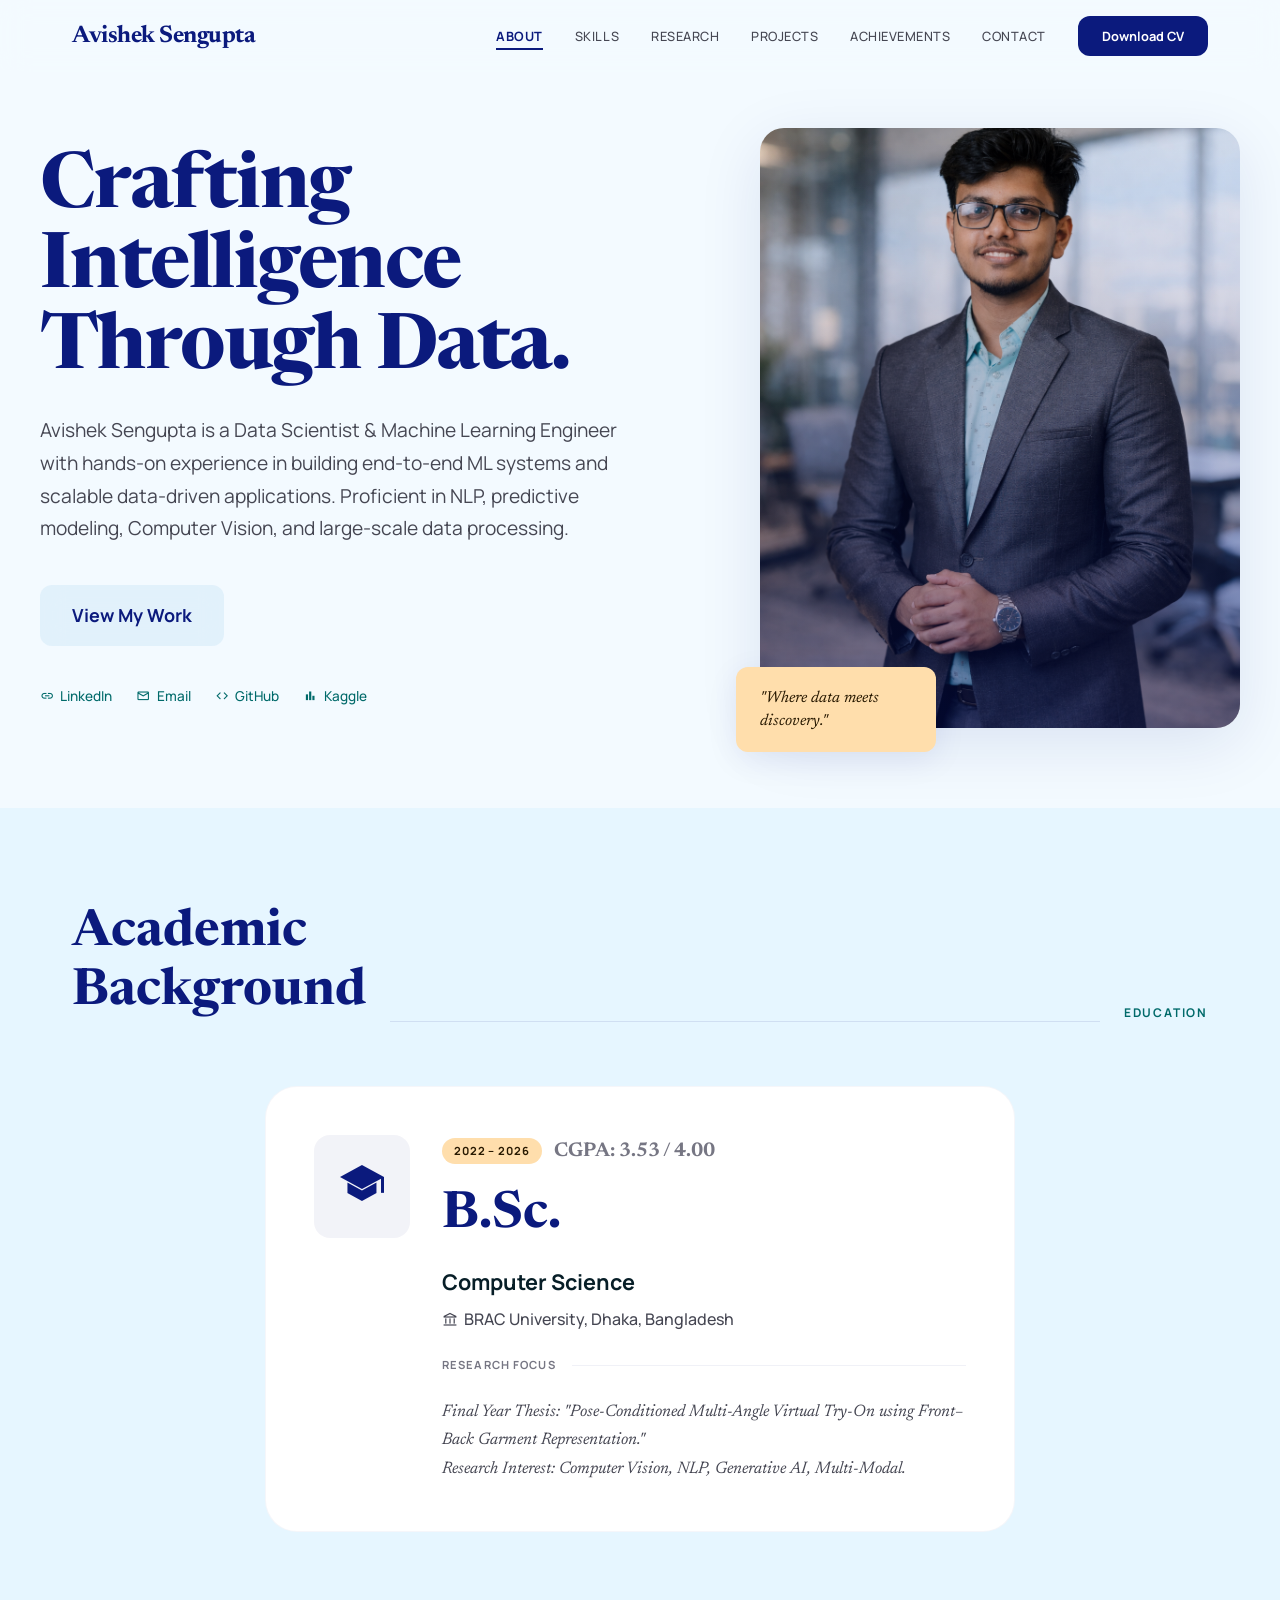
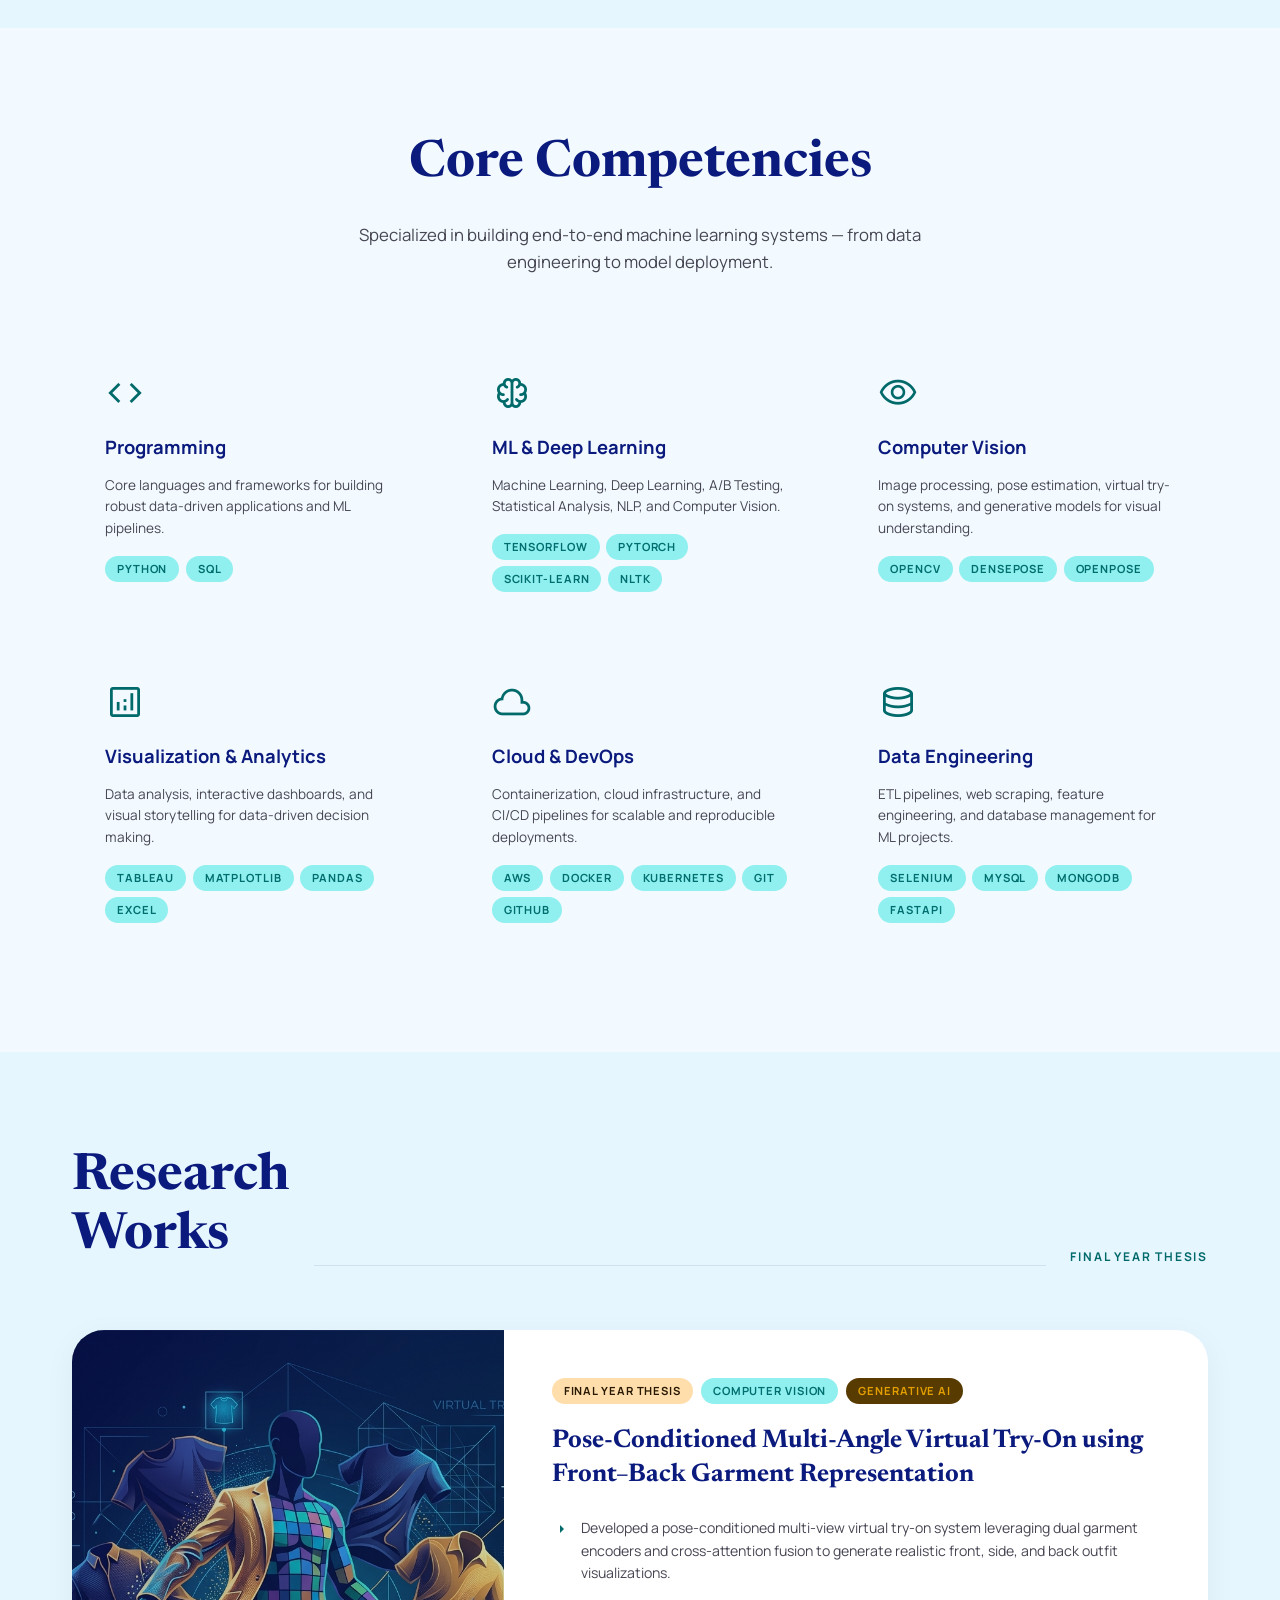
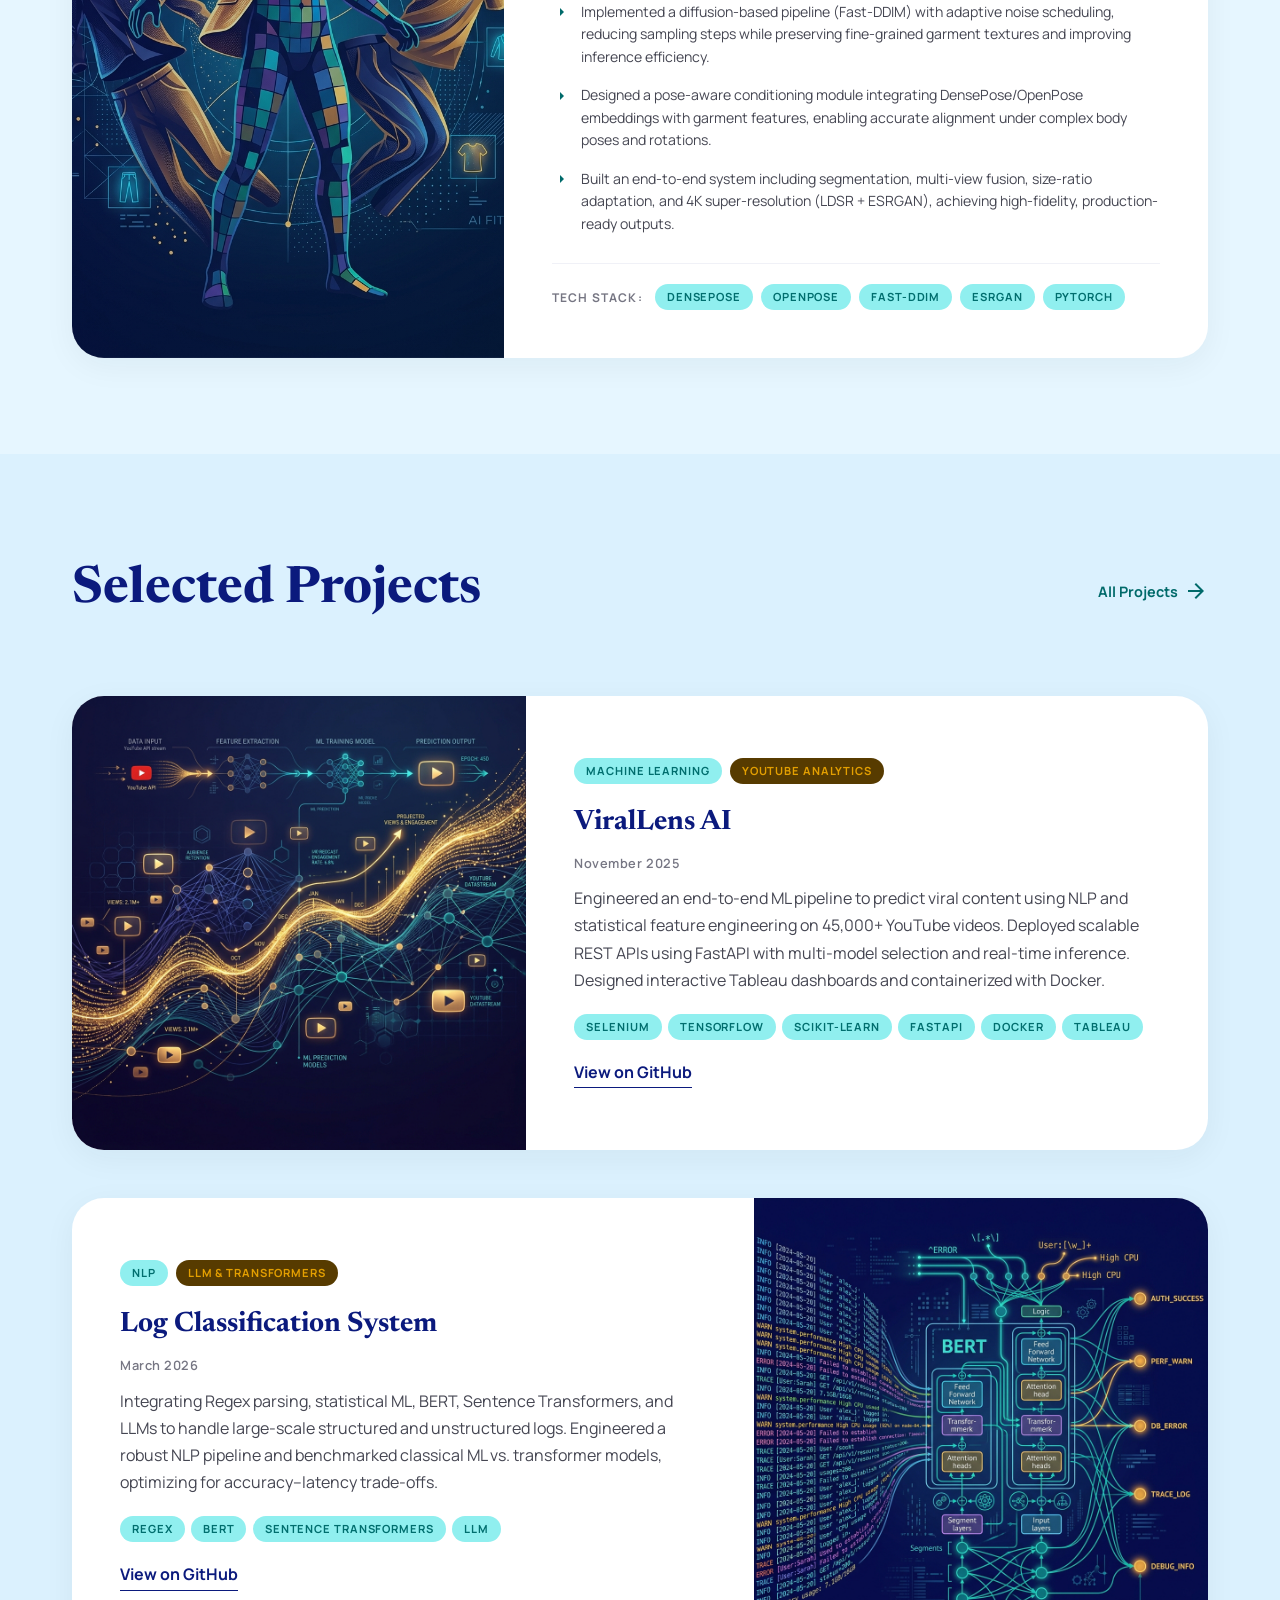
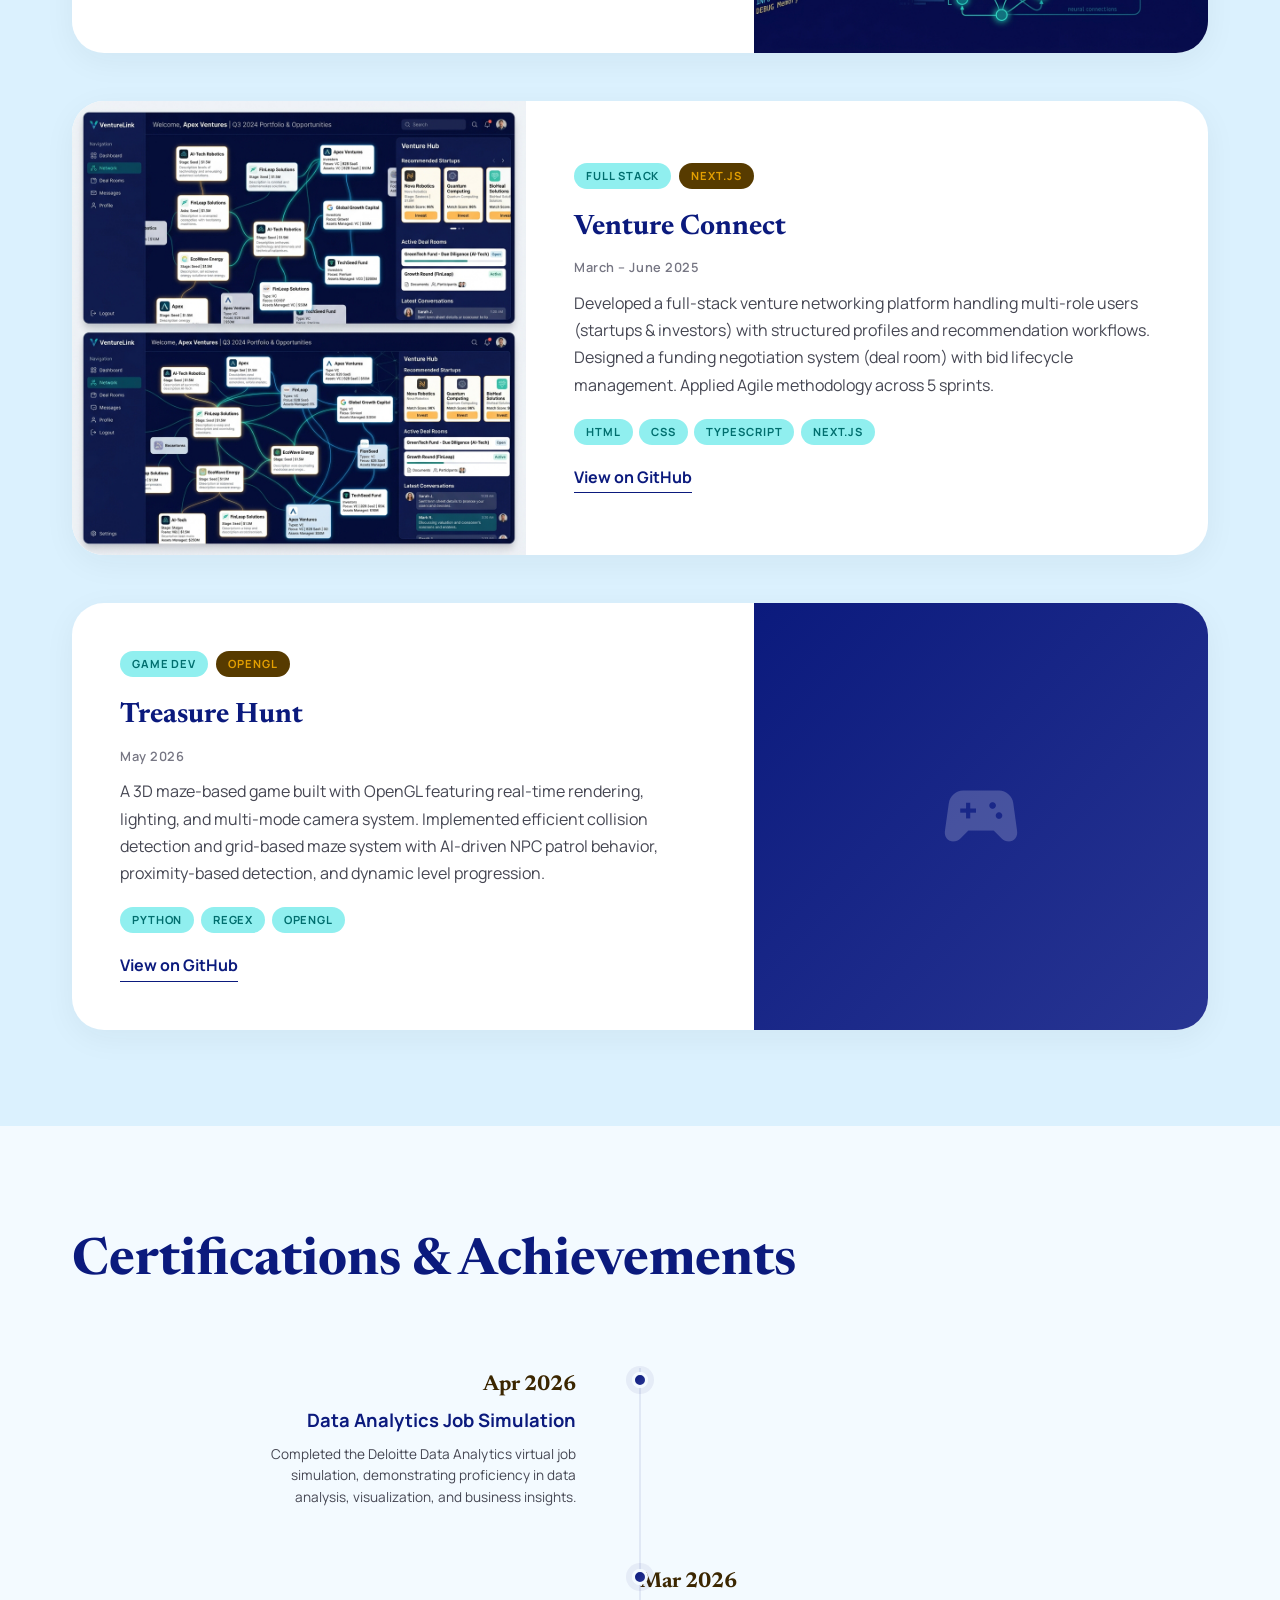
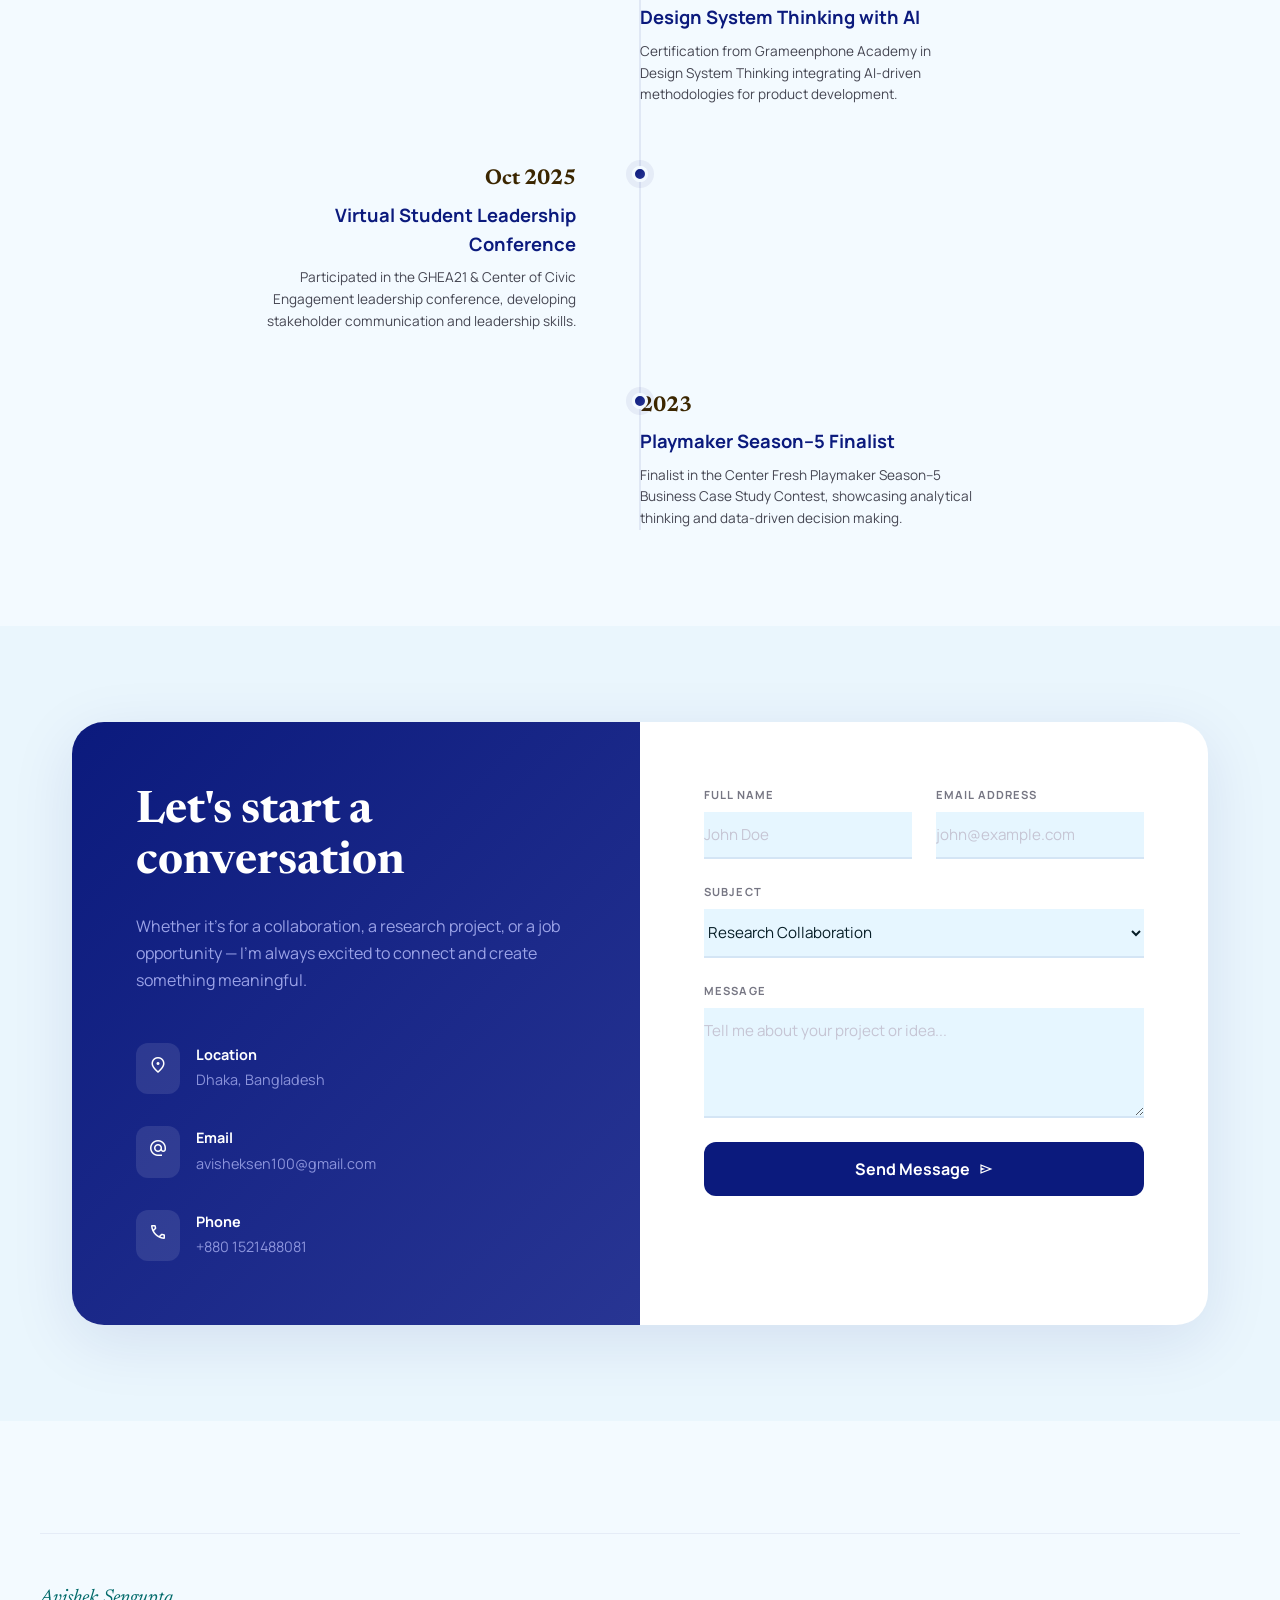
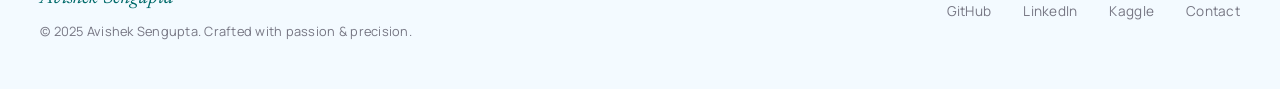
==== commit 3b421a5f: "Update index.html" ====
--- a/index.html
+++ b/index.html
@@ -143,9 +143,10 @@
                                 <div class="provenance-focus">
                                     <span class="provenance-focus-label">Research Focus</span>
                                     <p class="provenance-focus-text">
-                                        "Pose-Conditioned Multi-Angle Virtual Try-On using Front–Back Garment
-                                        Representation — with expertise in NLP, predictive modeling, and large-scale
-                                        data processing."
+                                        Final Year Thesis: "Pose-Conditioned Multi-Angle Virtual Try-On using Front–Back
+                                        Garment Representation."
+                                        <br>Research Interest: Computer Vision, NLP, Generative AI, Multi-Modal.
+
                                     </p>
                                 </div>
                             </div>
@@ -221,6 +222,7 @@
                             <span class="chip chip-teal">Docker</span>
                             <span class="chip chip-teal">Kubernetes</span>
                             <span class="chip chip-teal">Git</span>
+                            <span class="chip chip-teal">GitHub</span>
                         </div>
                     </div>
                     <div class="cluster-card animate-on-scroll" data-delay="200">
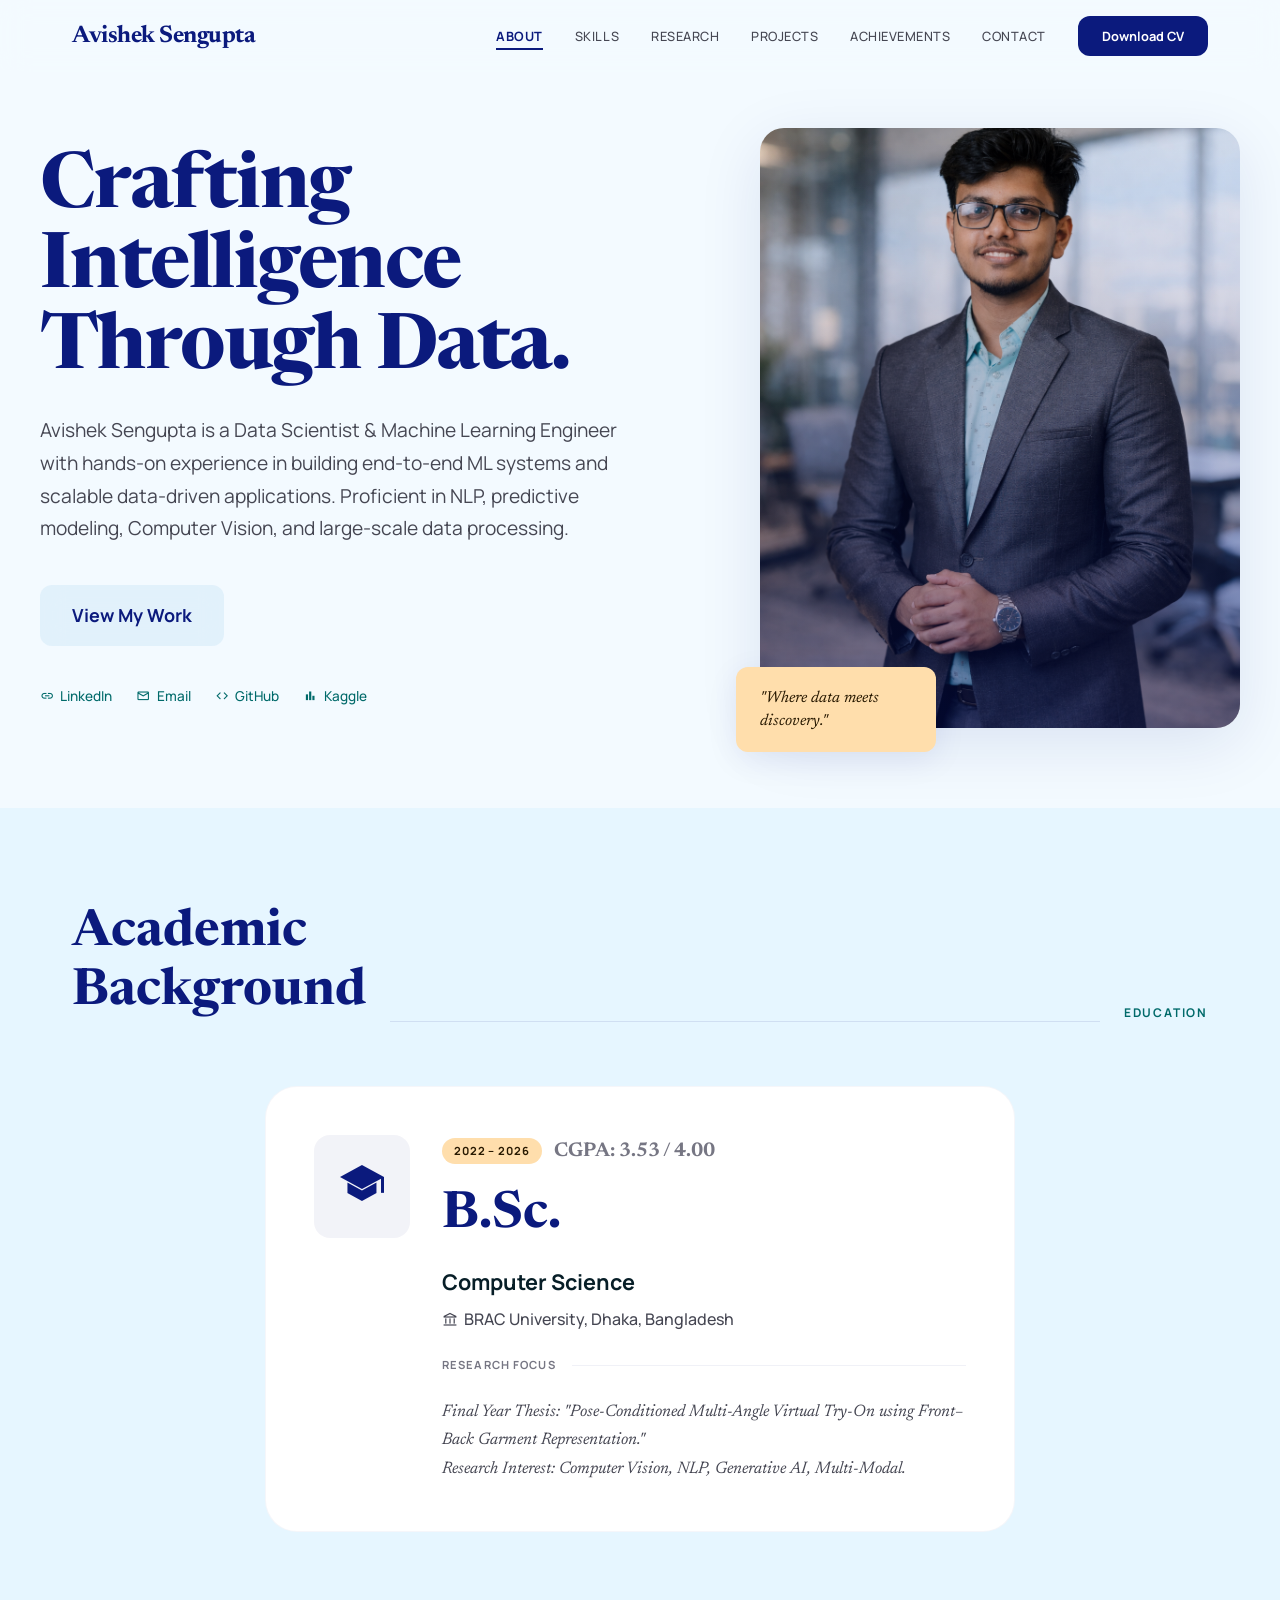
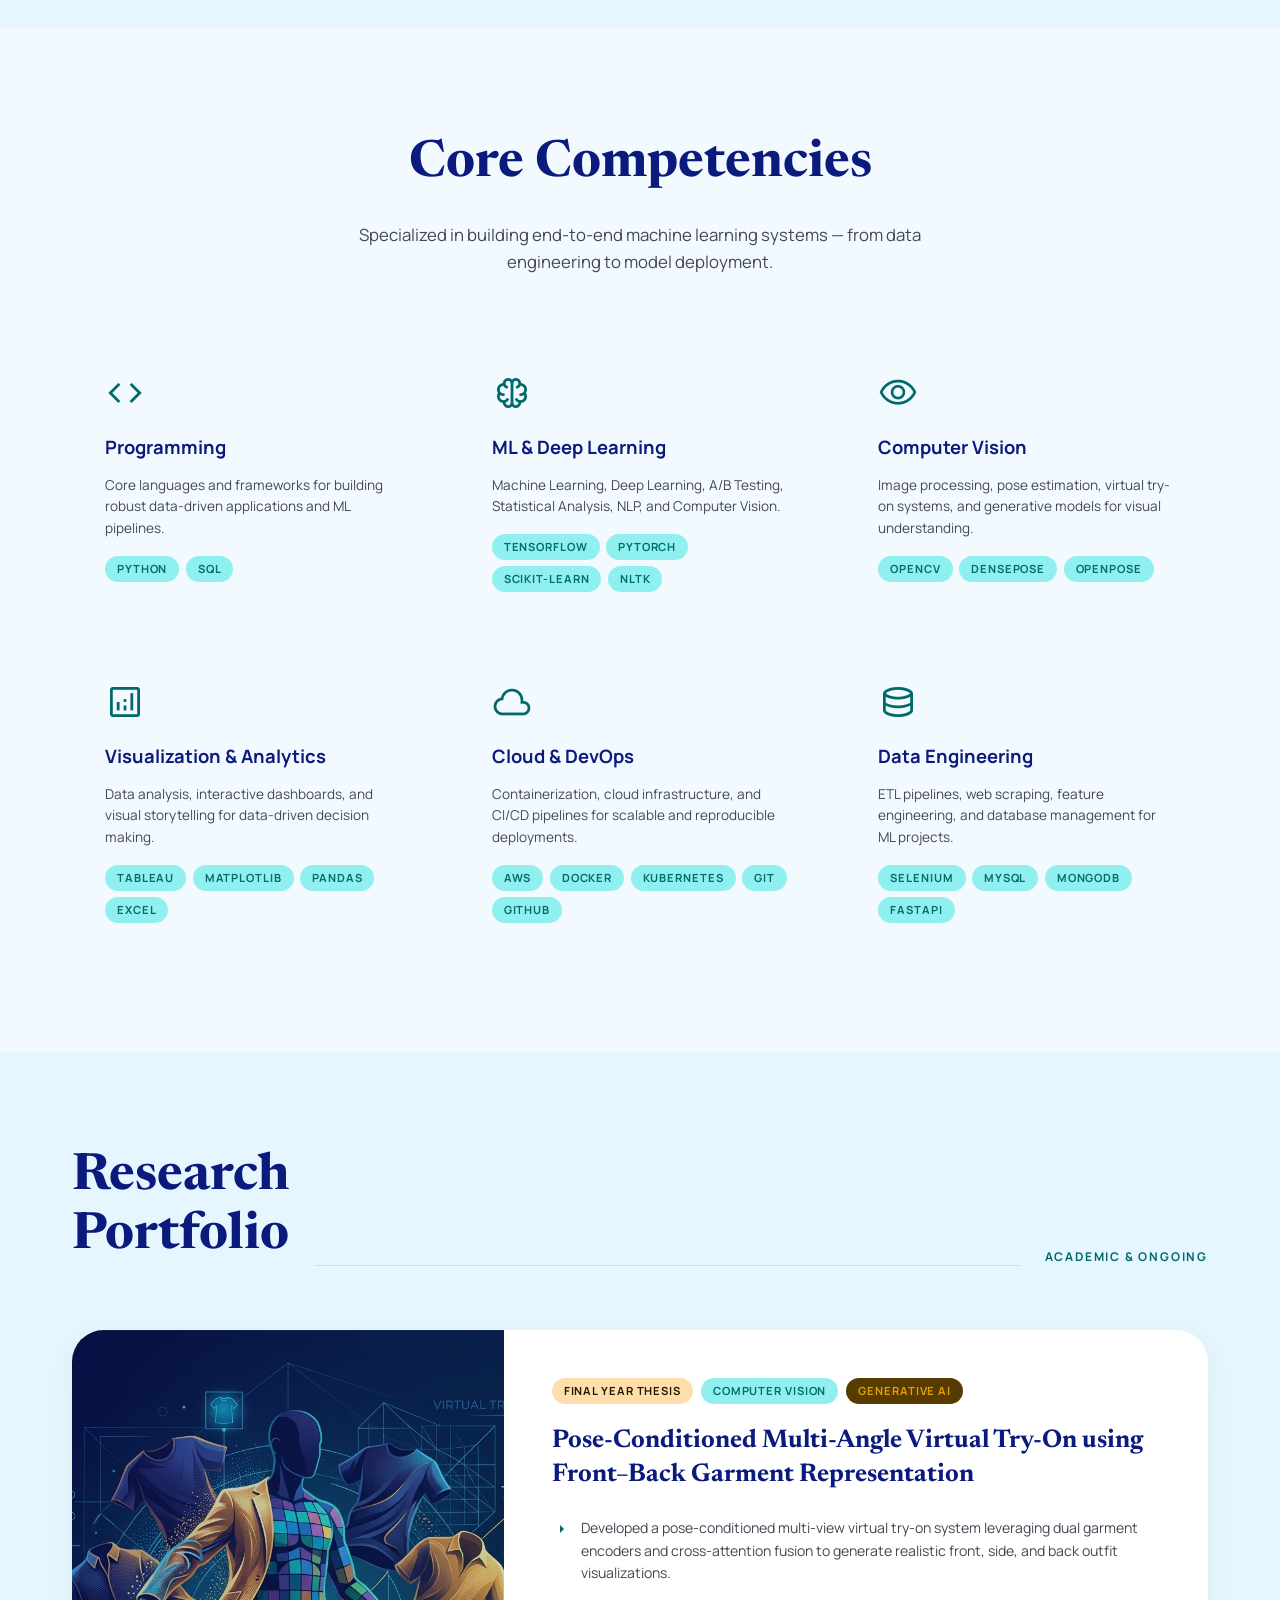
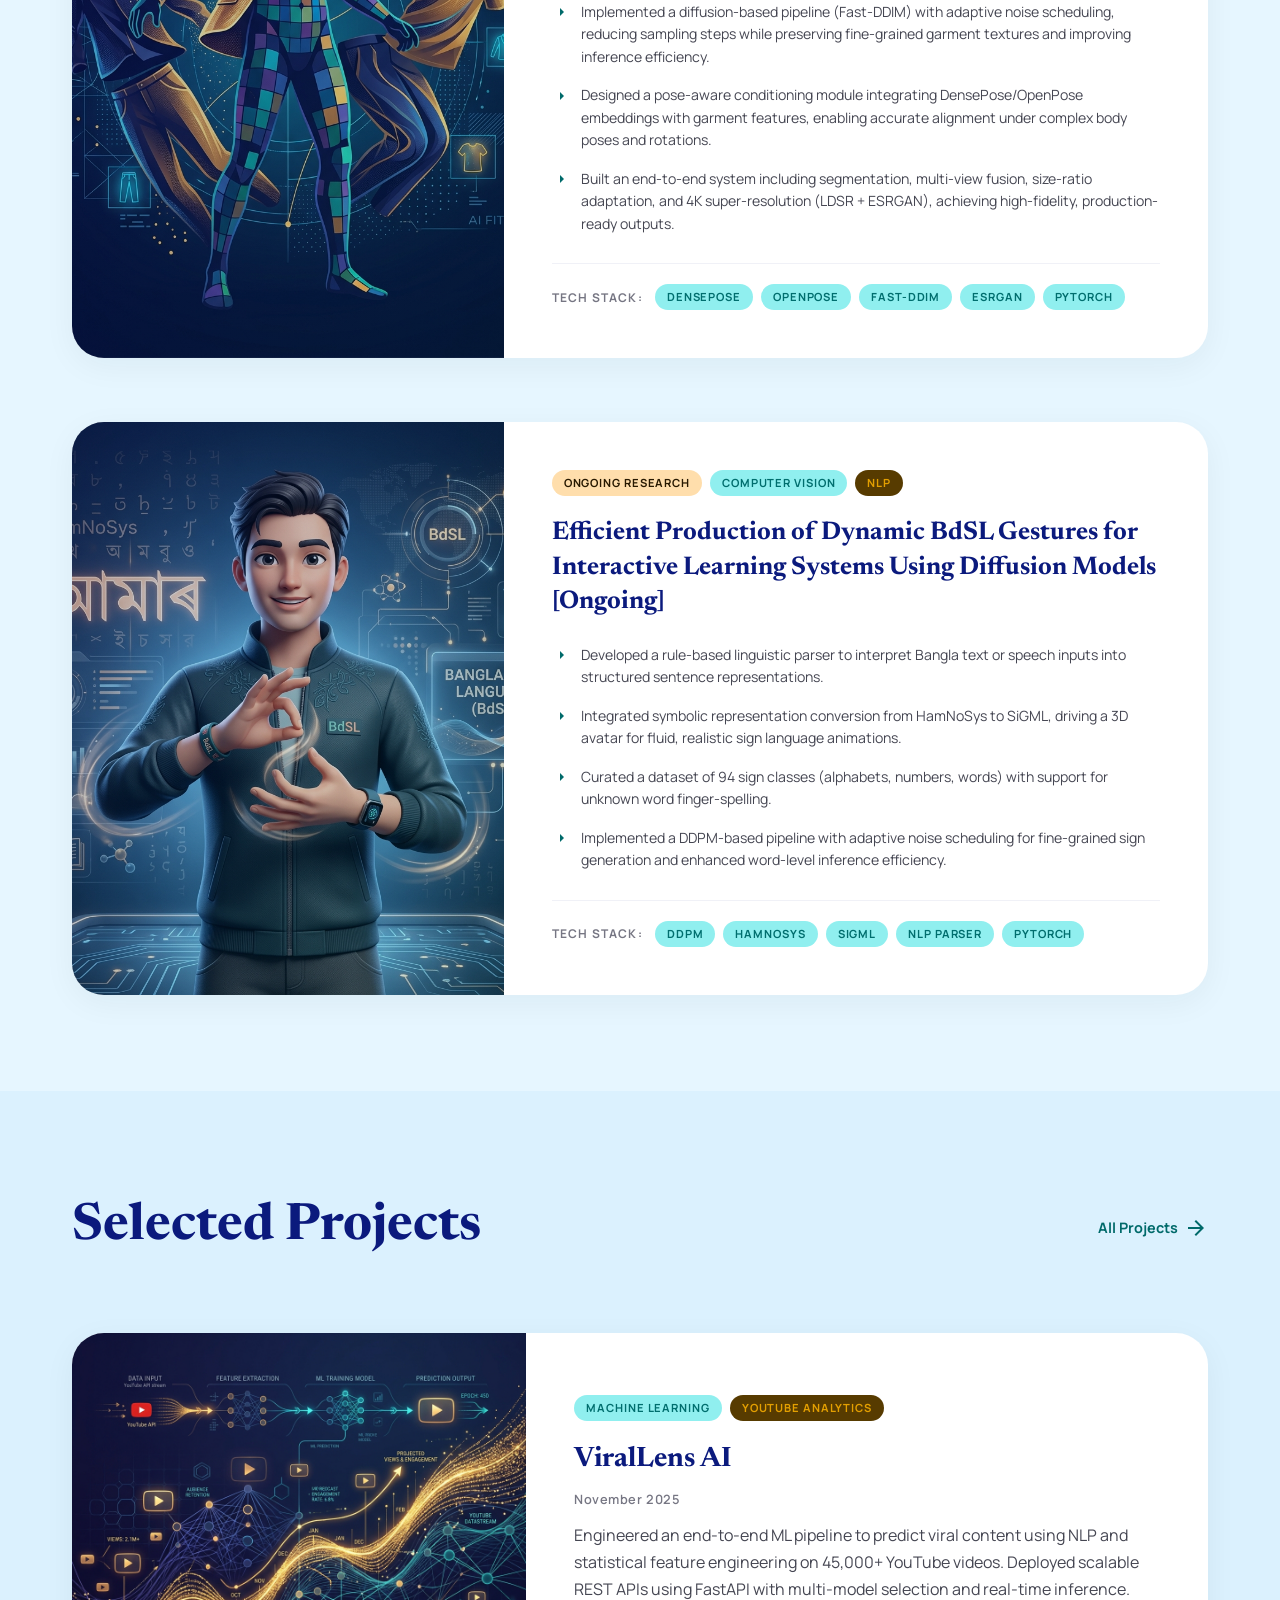
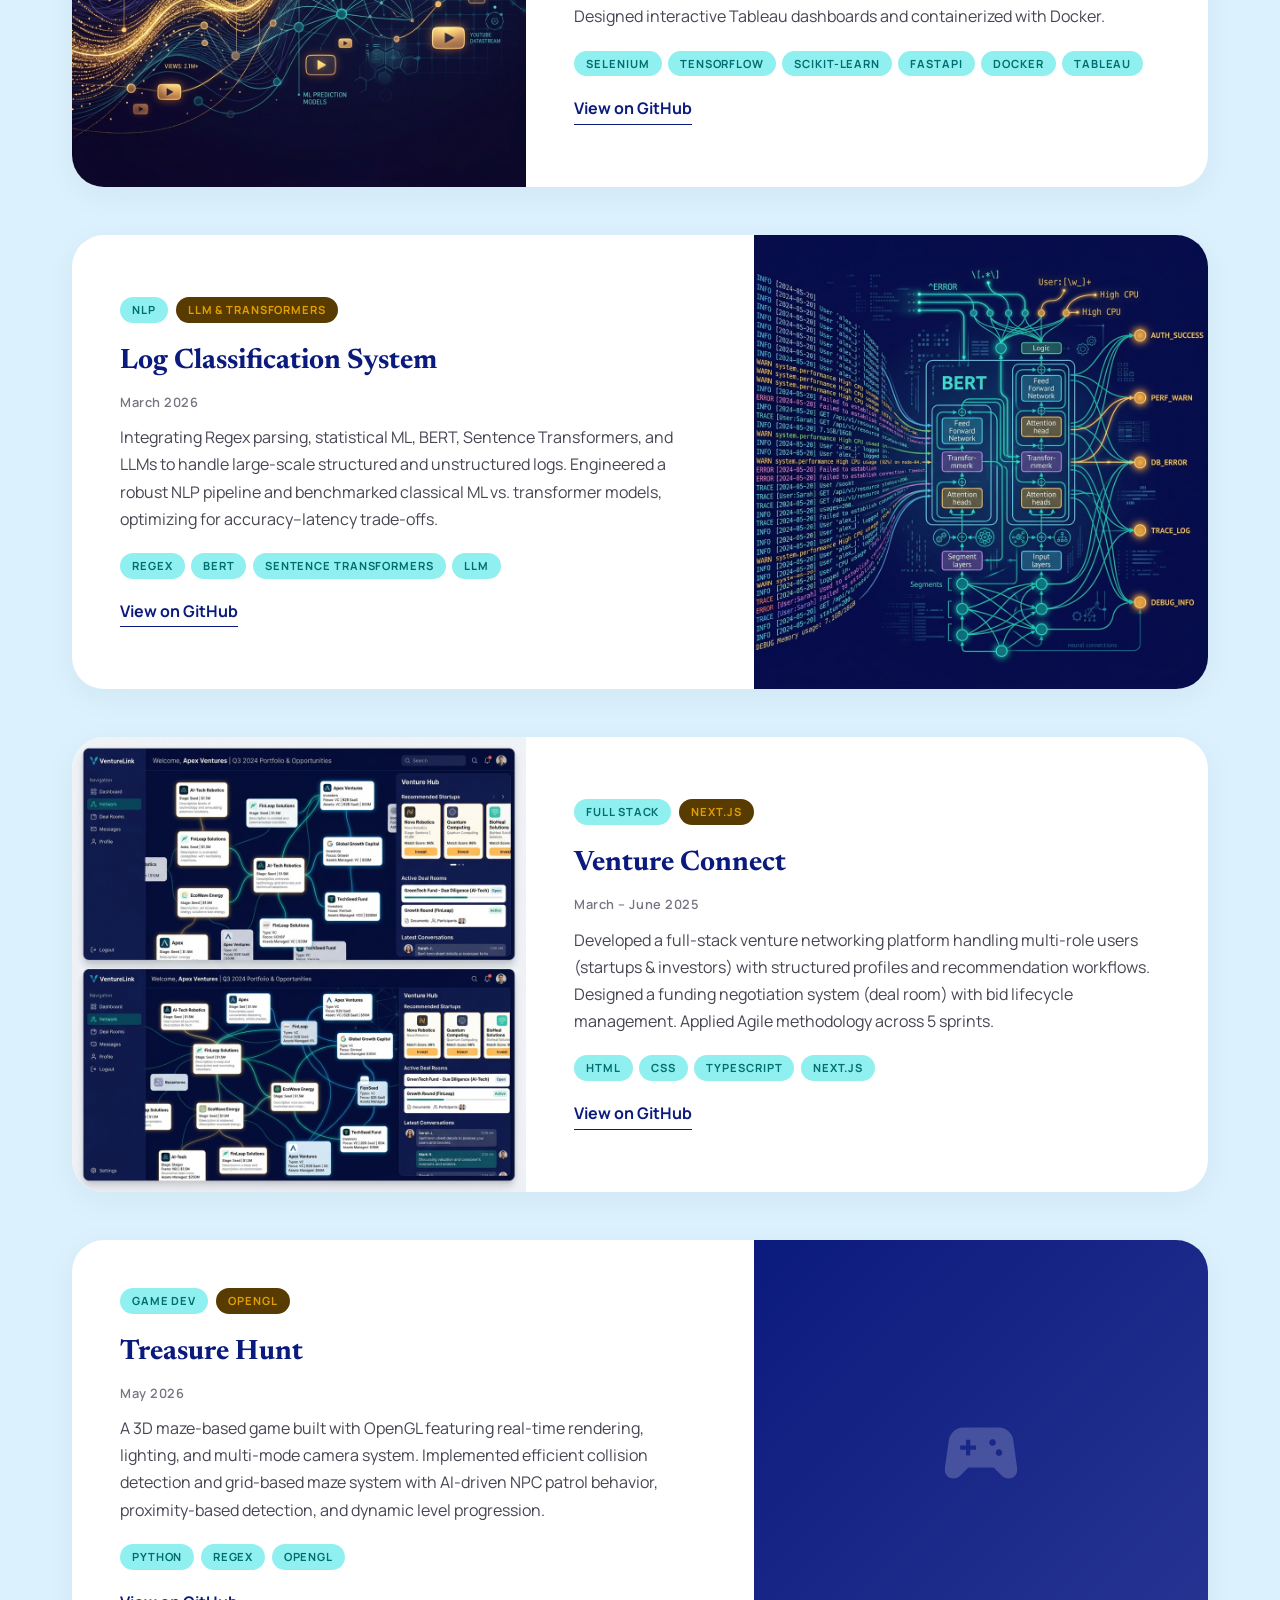
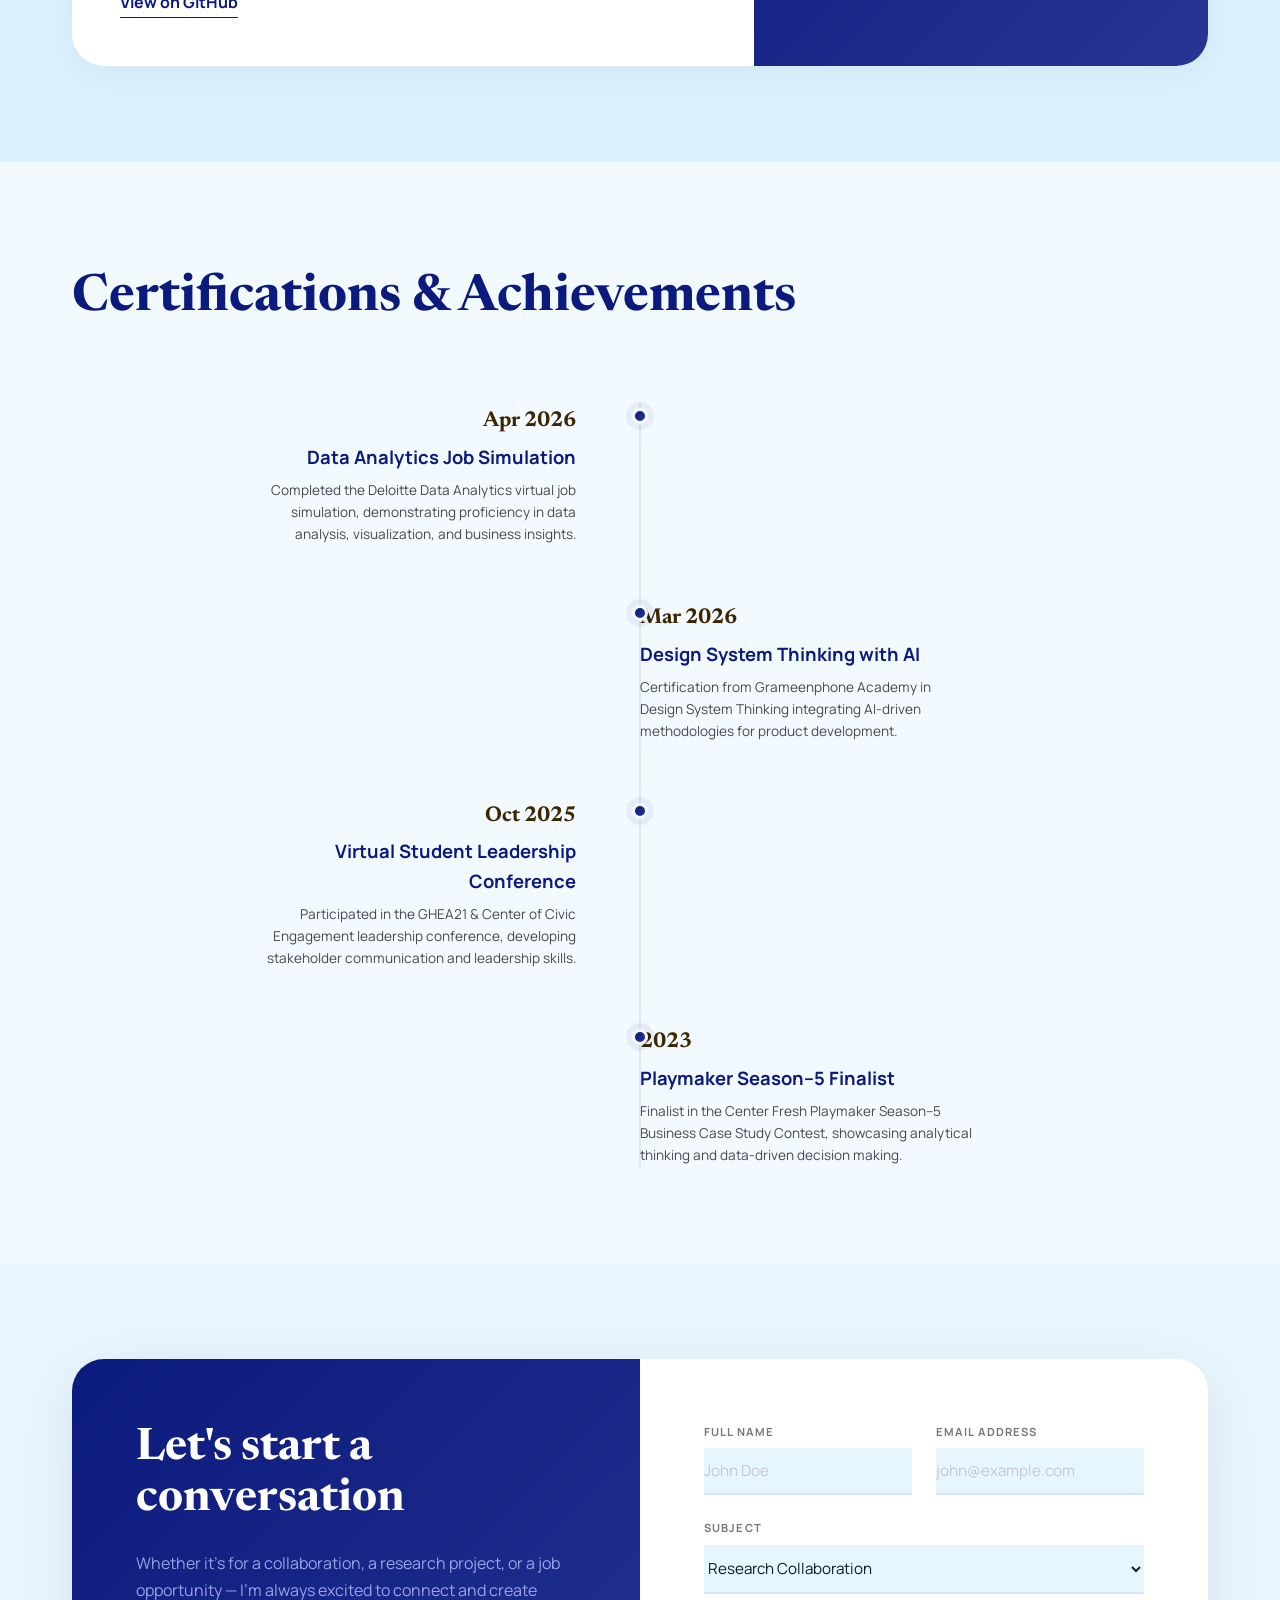
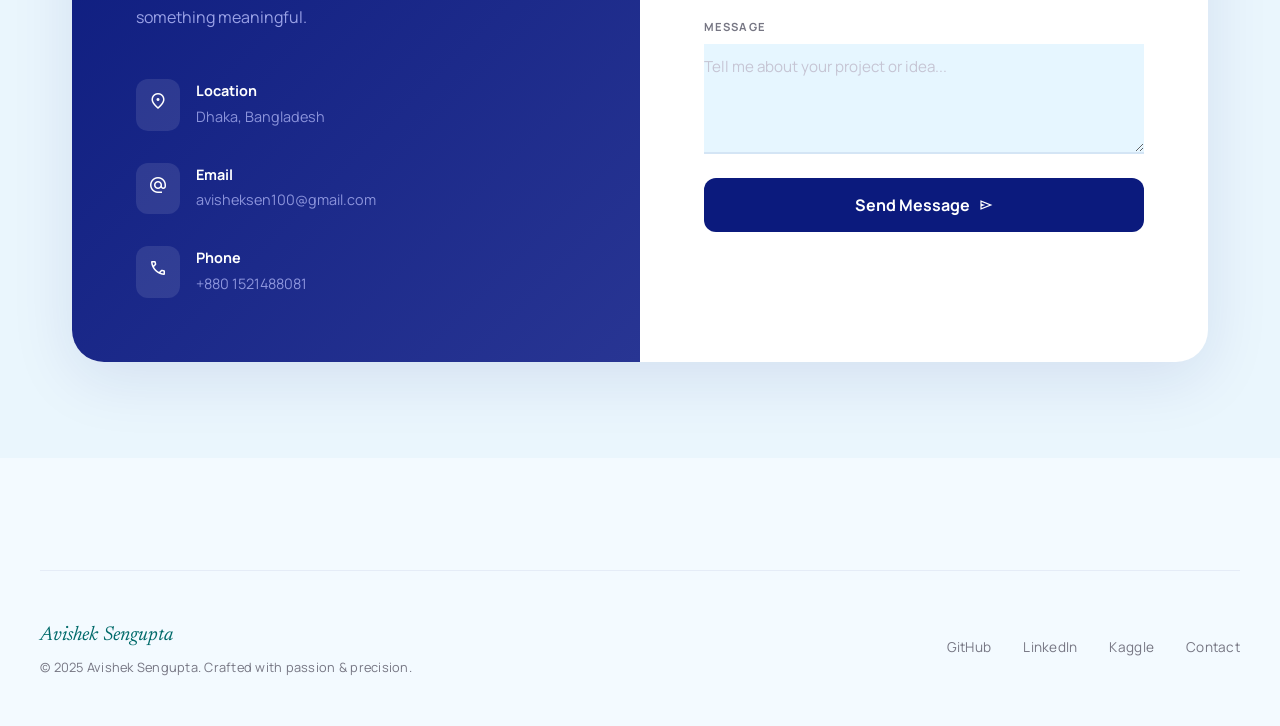
==== commit b73377f9: "update3" ====
--- a/index.html
+++ b/index.html
@@ -247,10 +247,13 @@
         <section id="research" class="research-section">
             <div class="section-inner">
                 <div class="section-header-row">
-                    <h2 class="section-title">Research<br />Works</h2>
+                    <h2 class="section-title">Research<br />Portfolio</h2>
                     <div class="section-line"></div>
-                    <span class="section-label">Final Year Thesis</span>
-                </div>
+                    <span class="section-label">Academic & Ongoing</span>
+                </div>
+
+                <div class="research-list">
+                    <!-- Project 1: Virtual TVO -->
 
                 <div class="research-card animate-on-scroll">
                     <div class="research-image">
@@ -301,6 +304,49 @@
                         </div>
                     </div>
                 </div>
+
+                <!-- Project 2: BdSL Diffusion -->
+                <div class="research-card animate-on-scroll">
+                    <div class="research-image">
+                        <img src="assets/project-bdsl.png" alt="BdSL Sign Language Research" id="research-bdsl-img" />
+                        <div class="research-image-overlay"></div>
+                    </div>
+                    <div class="research-content">
+                        <div class="research-meta">
+                            <span class="chip chip-amber">Ongoing Research</span>
+                            <span class="chip chip-teal">Computer Vision</span>
+                            <span class="chip chip-amber-dark">NLP</span>
+                        </div>
+                        <h3 class="research-title">Efficient Production of Dynamic BdSL Gestures for Interactive Learning Systems Using Diffusion Models [Ongoing]</h3>
+                        <div class="research-highlights">
+                            <div class="research-highlight-item">
+                                <span class="material-symbols-outlined research-bullet">arrow_right</span>
+                                <p>Developed a rule-based linguistic parser to interpret Bangla text or speech inputs into structured sentence representations.</p>
+                            </div>
+                            <div class="research-highlight-item">
+                                <span class="material-symbols-outlined research-bullet">arrow_right</span>
+                                <p>Integrated symbolic representation conversion from HamNoSys to SiGML, driving a 3D avatar for fluid, realistic sign language animations.</p>
+                            </div>
+                            <div class="research-highlight-item">
+                                <span class="material-symbols-outlined research-bullet">arrow_right</span>
+                                <p>Curated a dataset of 94 sign classes (alphabets, numbers, words) with support for unknown word finger-spelling.</p>
+                            </div>
+                            <div class="research-highlight-item">
+                                <span class="material-symbols-outlined research-bullet">arrow_right</span>
+                                <p>Implemented a DDPM-based pipeline with adaptive noise scheduling for fine-grained sign generation and enhanced word-level inference efficiency.</p>
+                            </div>
+                        </div>
+                        <div class="research-tech-stack">
+                            <span class="research-tech-label">Tech Stack:</span>
+                            <span class="chip chip-teal">DDPM</span>
+                            <span class="chip chip-teal">HamNoSys</span>
+                            <span class="chip chip-teal">SiGML</span>
+                            <span class="chip chip-teal">NLP Parser</span>
+                            <span class="chip chip-teal">PyTorch</span>
+                        </div>
+                    </div>
+                </div>
+            </div>
             </div>
         </section>
 
--- a/styles.css
+++ b/styles.css
@@ -752,6 +752,12 @@
     overflow: hidden;
 }
 
+.research-list {
+    display: flex;
+    flex-direction: column;
+    gap: 4rem;
+}
+
 .research-card {
     display: flex;
     background: var(--surface-container-lowest);
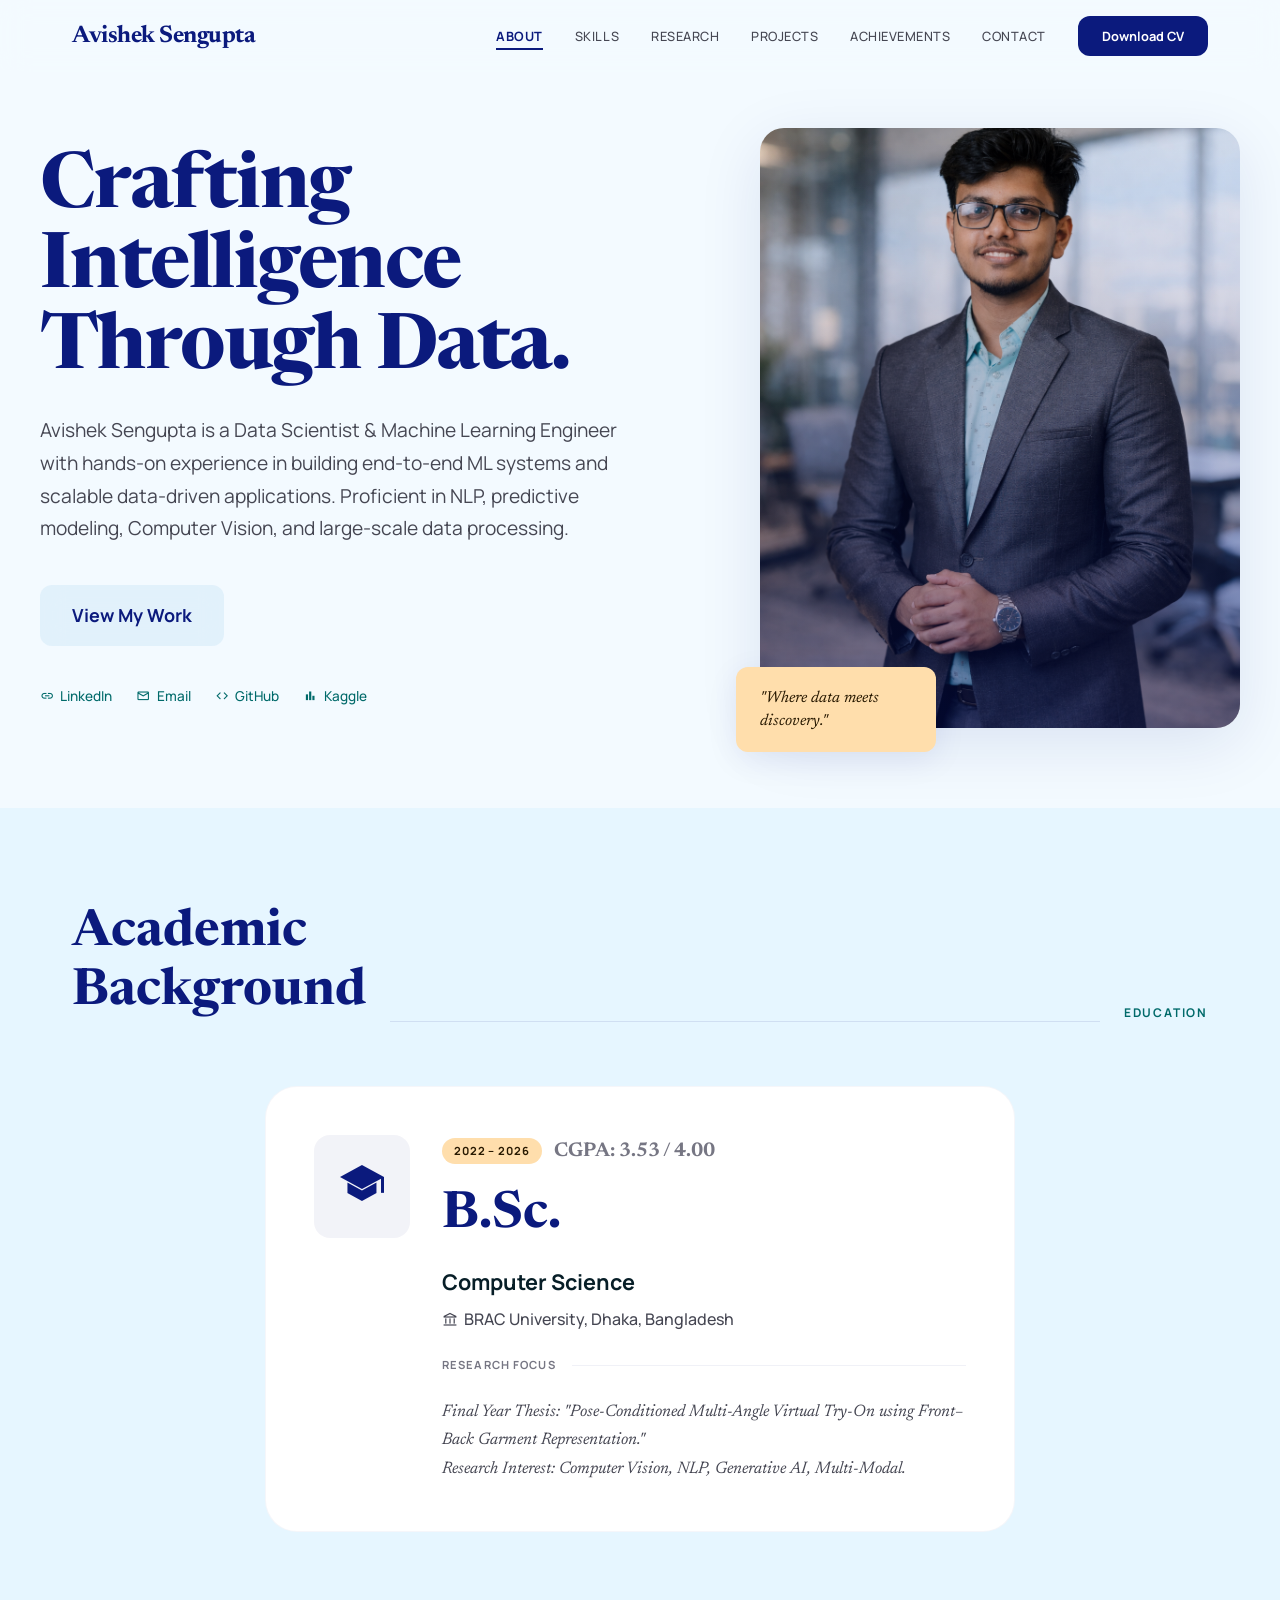
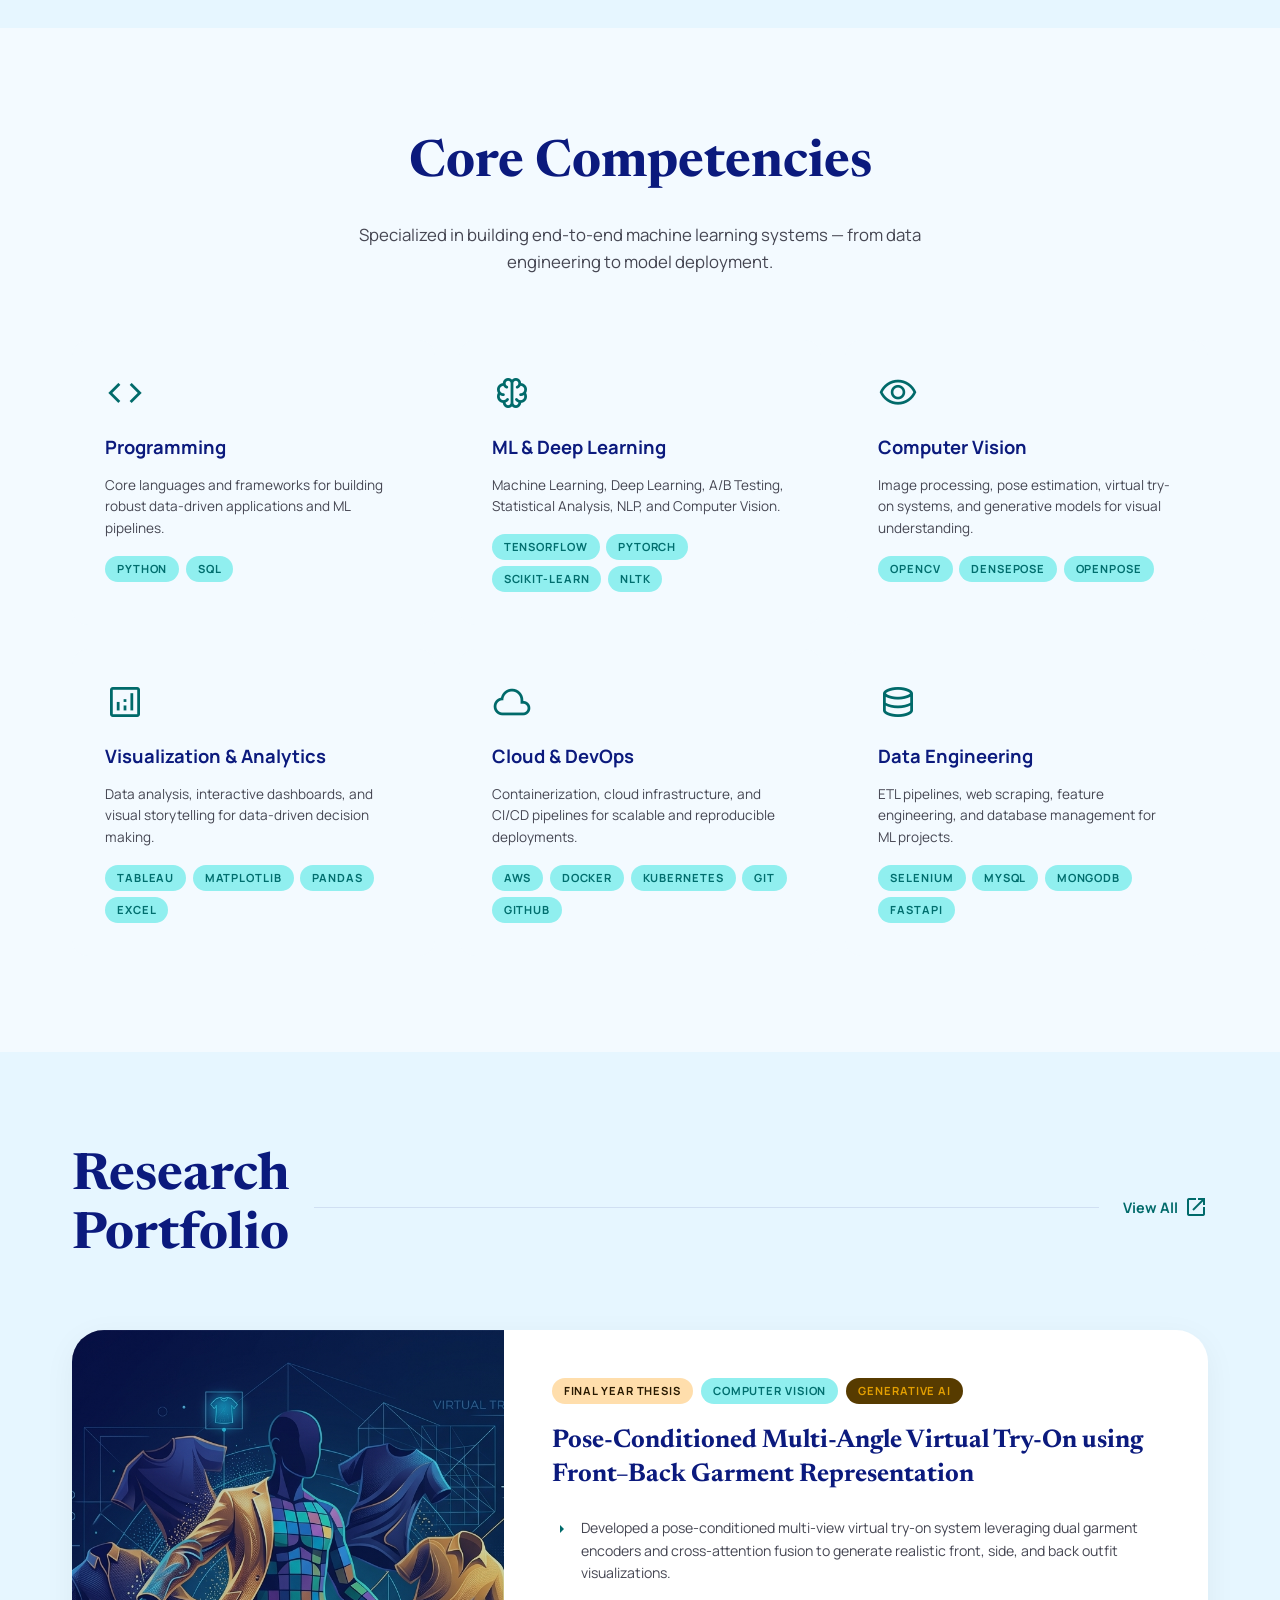
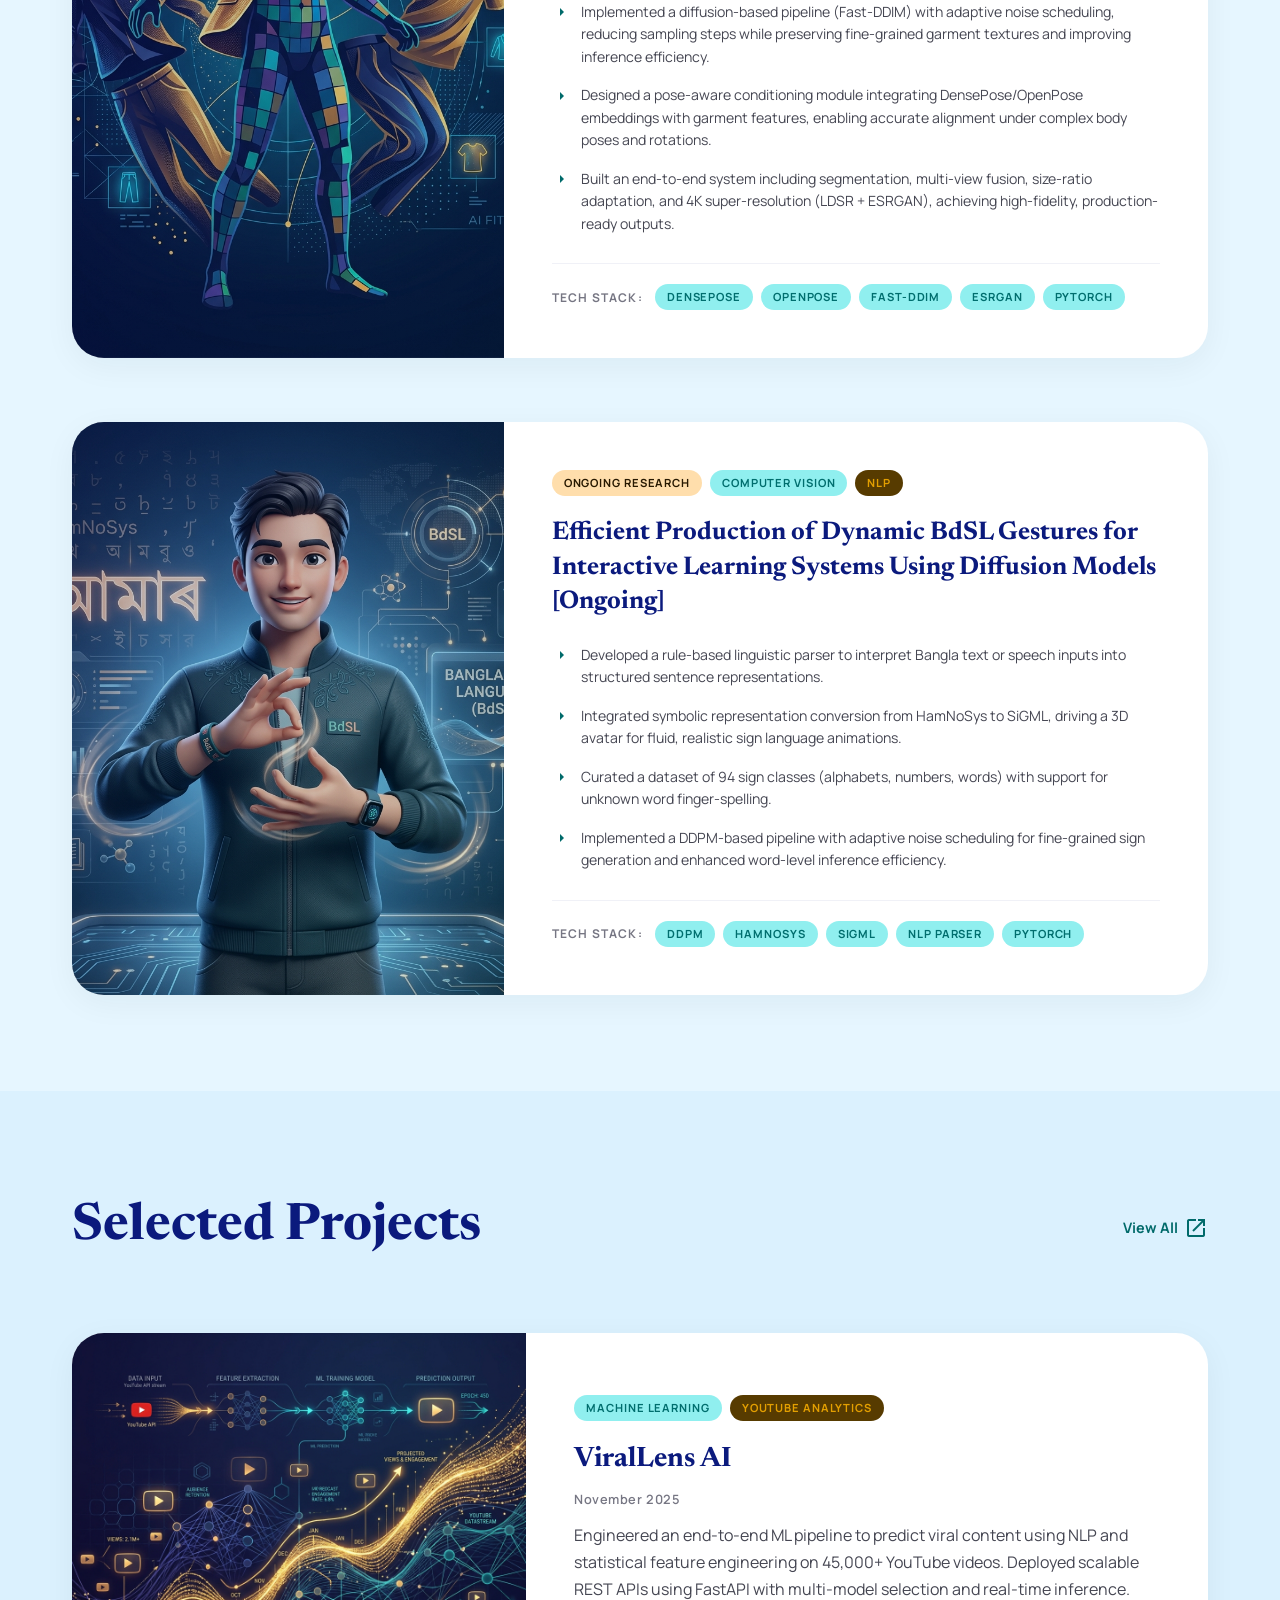
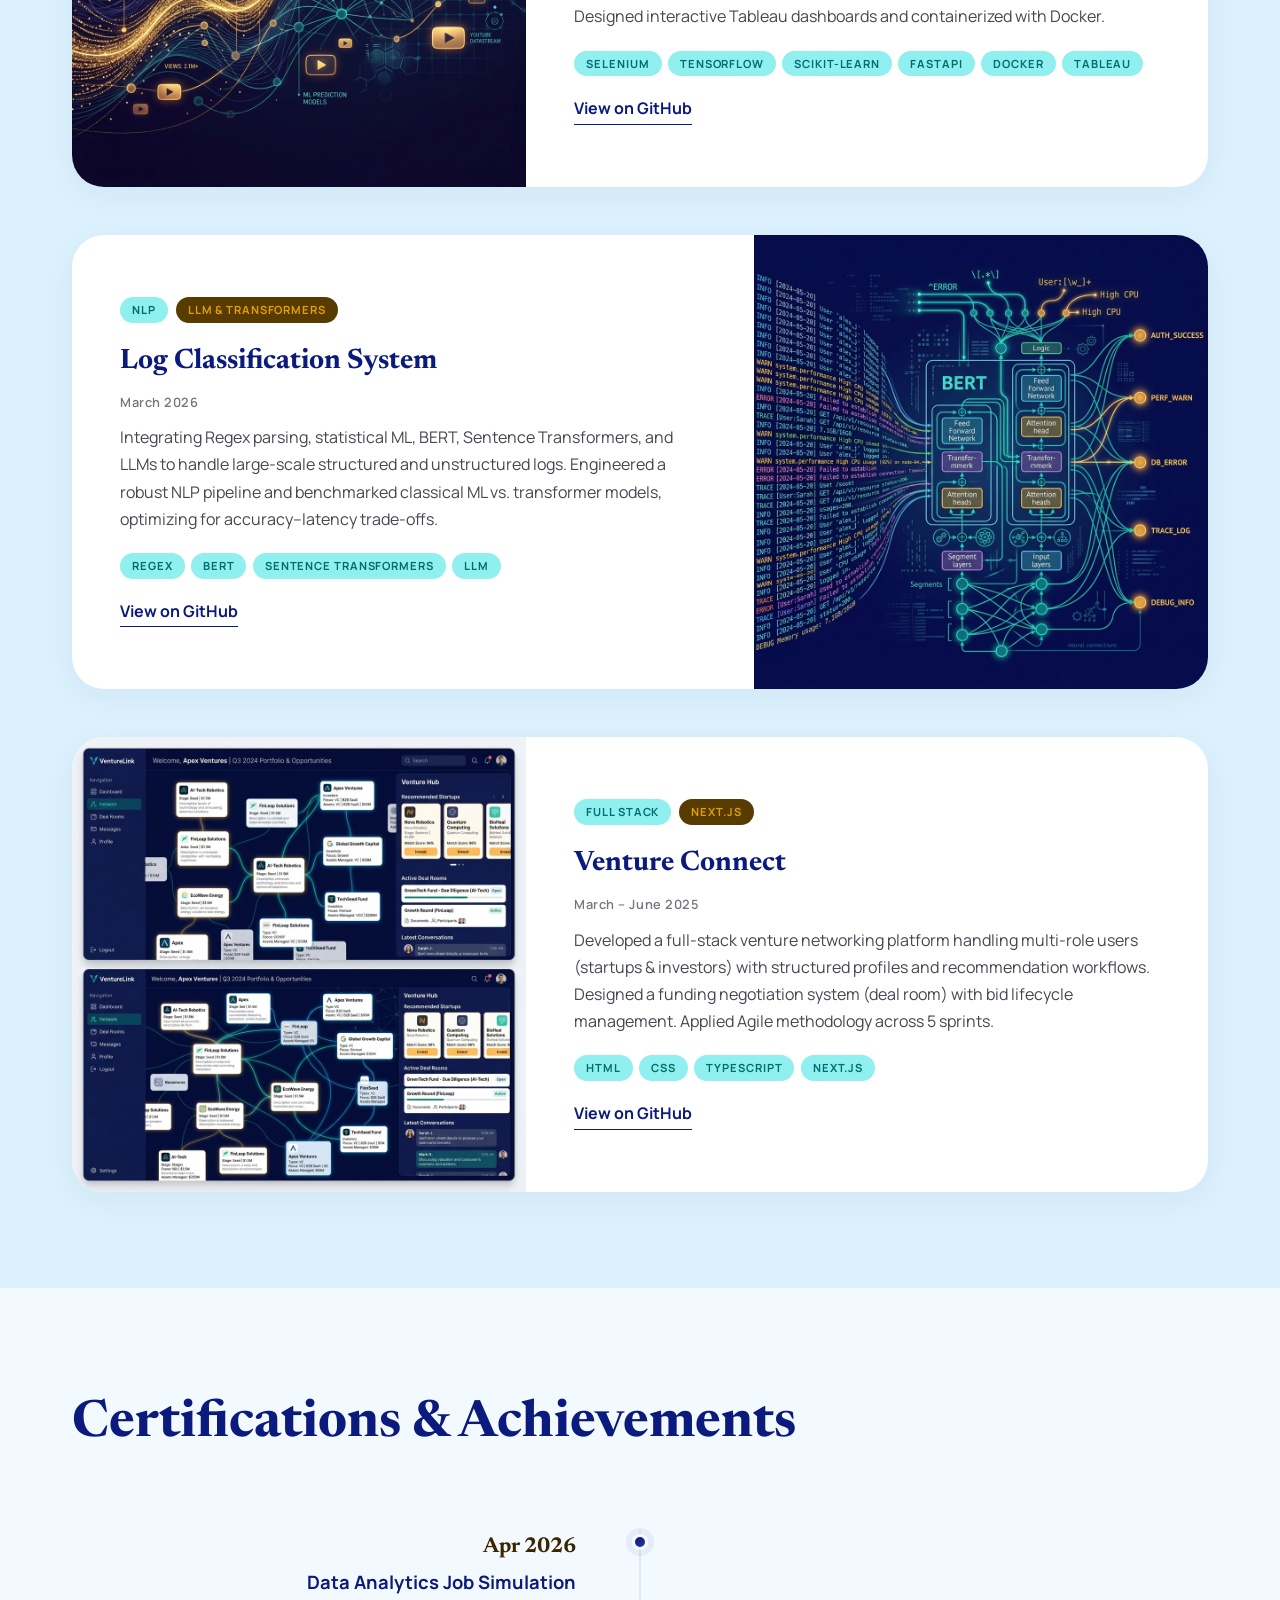
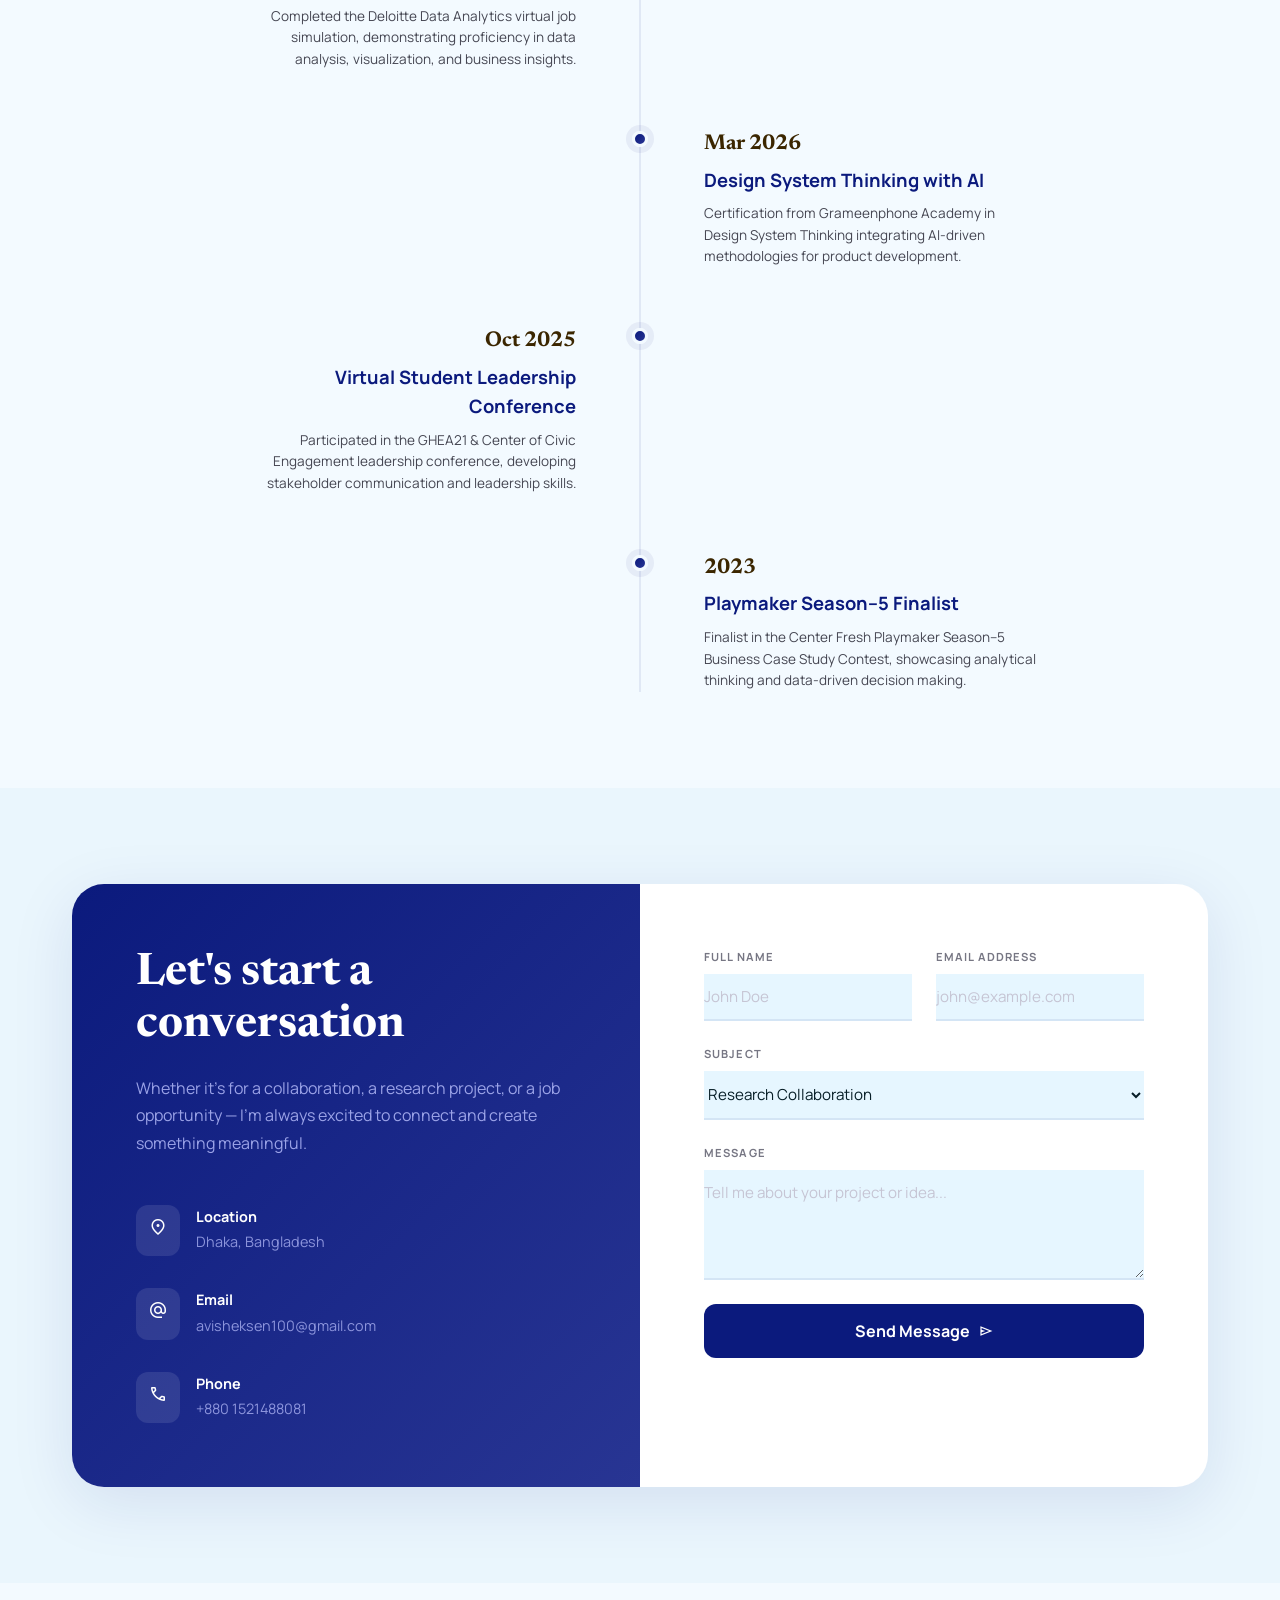
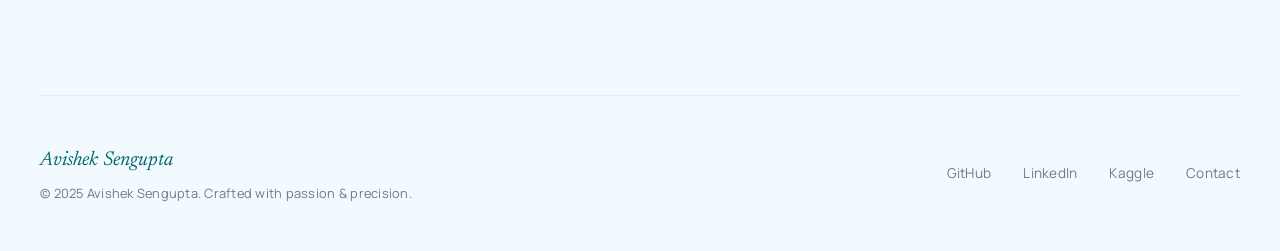
==== commit 1a45fc81: "update4" ====
--- a/index.html
+++ b/index.html
@@ -30,7 +30,7 @@
                 <a href="#projects" class="nav-link" data-section="projects">Projects</a>
                 <a href="#achievements" class="nav-link" data-section="achievements">Achievements</a>
                 <a href="#contact" class="nav-link" data-section="contact">Contact</a>
-                <a href="assets/Two Page Resume.pdf" target="_blank" class="btn-primary nav-cta"
+                <a href="assets/Main%20April.pdf" download="Avishek_Sengupta_CV.pdf" target="_blank" class="btn-primary nav-cta"
                     id="download-cv-btn">Download CV</a>
             </div>
             <button class="mobile-menu-btn" id="mobile-menu-btn" aria-label="Toggle navigation menu">
@@ -55,7 +55,8 @@
             <a href="#projects" class="mobile-link">Projects</a>
             <a href="#achievements" class="mobile-link">Achievements</a>
             <a href="#contact" class="mobile-link">Contact</a>
-            <a href="assets/Two Page Resume.pdf" target="_blank" class="btn-primary mobile-cta">Download CV</a>
+            <a href="assets/Main%20April.pdf" download="Avishek_Sengupta_CV.pdf" target="_blank"
+                class="btn-primary mobile-cta">Download CV</a>
         </div>
     </div>
 
@@ -246,107 +247,120 @@
         <!-- ═══════════════════════════════════════════ -->
         <section id="research" class="research-section">
             <div class="section-inner">
-                <div class="section-header-row">
+                <div class="section-header-row" style="align-items: center;">
                     <h2 class="section-title">Research<br />Portfolio</h2>
-                    <div class="section-line"></div>
-                    <span class="section-label">Academic & Ongoing</span>
+                    <div class="section-line" style="display: block;"></div>
+                    <a href="#" class="archive-link" id="view-all-research-btn">
+                        View All <span class="material-symbols-outlined">open_in_new</span>
+                    </a>
                 </div>
 
                 <div class="research-list">
                     <!-- Project 1: Virtual TVO -->
 
-                <div class="research-card animate-on-scroll">
-                    <div class="research-image">
-                        <img src="assets/project-tryon.jpg" alt="Virtual Try-On Research" id="research-img" />
-                        <div class="research-image-overlay"></div>
-                    </div>
-                    <div class="research-content">
-                        <div class="research-meta">
-                            <span class="chip chip-amber">Final Year Thesis</span>
-                            <span class="chip chip-teal">Computer Vision</span>
-                            <span class="chip chip-amber-dark">Generative AI</span>
-                        </div>
-                        <h3 class="research-title">Pose-Conditioned Multi-Angle Virtual Try-On using Front–Back Garment
-                            Representation</h3>
-                        <div class="research-highlights">
-                            <div class="research-highlight-item">
-                                <span class="material-symbols-outlined research-bullet">arrow_right</span>
-                                <p>Developed a pose-conditioned multi-view virtual try-on system leveraging dual garment
-                                    encoders and cross-attention fusion to generate realistic front, side, and back
-                                    outfit visualizations.</p>
-                            </div>
-                            <div class="research-highlight-item">
-                                <span class="material-symbols-outlined research-bullet">arrow_right</span>
-                                <p>Implemented a diffusion-based pipeline (Fast-DDIM) with adaptive noise scheduling,
-                                    reducing sampling steps while preserving fine-grained garment textures and improving
-                                    inference efficiency.</p>
-                            </div>
-                            <div class="research-highlight-item">
-                                <span class="material-symbols-outlined research-bullet">arrow_right</span>
-                                <p>Designed a pose-aware conditioning module integrating DensePose/OpenPose embeddings
-                                    with garment features, enabling accurate alignment under complex body poses and
-                                    rotations.</p>
-                            </div>
-                            <div class="research-highlight-item">
-                                <span class="material-symbols-outlined research-bullet">arrow_right</span>
-                                <p>Built an end-to-end system including segmentation, multi-view fusion, size-ratio
-                                    adaptation, and 4K super-resolution (LDSR + ESRGAN), achieving high-fidelity,
-                                    production-ready outputs.</p>
-                            </div>
-                        </div>
-                        <div class="research-tech-stack">
-                            <span class="research-tech-label">Tech Stack:</span>
-                            <span class="chip chip-teal">DensePose</span>
-                            <span class="chip chip-teal">OpenPose</span>
-                            <span class="chip chip-teal">Fast-DDIM</span>
-                            <span class="chip chip-teal">ESRGAN</span>
-                            <span class="chip chip-teal">PyTorch</span>
-                        </div>
-                    </div>
-                </div>
-
-                <!-- Project 2: BdSL Diffusion -->
-                <div class="research-card animate-on-scroll">
-                    <div class="research-image">
-                        <img src="assets/project-bdsl.png" alt="BdSL Sign Language Research" id="research-bdsl-img" />
-                        <div class="research-image-overlay"></div>
-                    </div>
-                    <div class="research-content">
-                        <div class="research-meta">
-                            <span class="chip chip-amber">Ongoing Research</span>
-                            <span class="chip chip-teal">Computer Vision</span>
-                            <span class="chip chip-amber-dark">NLP</span>
-                        </div>
-                        <h3 class="research-title">Efficient Production of Dynamic BdSL Gestures for Interactive Learning Systems Using Diffusion Models [Ongoing]</h3>
-                        <div class="research-highlights">
-                            <div class="research-highlight-item">
-                                <span class="material-symbols-outlined research-bullet">arrow_right</span>
-                                <p>Developed a rule-based linguistic parser to interpret Bangla text or speech inputs into structured sentence representations.</p>
-                            </div>
-                            <div class="research-highlight-item">
-                                <span class="material-symbols-outlined research-bullet">arrow_right</span>
-                                <p>Integrated symbolic representation conversion from HamNoSys to SiGML, driving a 3D avatar for fluid, realistic sign language animations.</p>
-                            </div>
-                            <div class="research-highlight-item">
-                                <span class="material-symbols-outlined research-bullet">arrow_right</span>
-                                <p>Curated a dataset of 94 sign classes (alphabets, numbers, words) with support for unknown word finger-spelling.</p>
-                            </div>
-                            <div class="research-highlight-item">
-                                <span class="material-symbols-outlined research-bullet">arrow_right</span>
-                                <p>Implemented a DDPM-based pipeline with adaptive noise scheduling for fine-grained sign generation and enhanced word-level inference efficiency.</p>
-                            </div>
-                        </div>
-                        <div class="research-tech-stack">
-                            <span class="research-tech-label">Tech Stack:</span>
-                            <span class="chip chip-teal">DDPM</span>
-                            <span class="chip chip-teal">HamNoSys</span>
-                            <span class="chip chip-teal">SiGML</span>
-                            <span class="chip chip-teal">NLP Parser</span>
-                            <span class="chip chip-teal">PyTorch</span>
-                        </div>
-                    </div>
-                </div>
-            </div>
+                    <div class="research-card animate-on-scroll">
+                        <div class="research-image">
+                            <img src="assets/project-tryon.jpg" alt="Virtual Try-On Research" id="research-img" />
+                            <div class="research-image-overlay"></div>
+                        </div>
+                        <div class="research-content">
+                            <div class="research-meta">
+                                <span class="chip chip-amber">Final Year Thesis</span>
+                                <span class="chip chip-teal">Computer Vision</span>
+                                <span class="chip chip-amber-dark">Generative AI</span>
+                            </div>
+                            <h3 class="research-title">Pose-Conditioned Multi-Angle Virtual Try-On using Front–Back
+                                Garment
+                                Representation</h3>
+                            <div class="research-highlights">
+                                <div class="research-highlight-item">
+                                    <span class="material-symbols-outlined research-bullet">arrow_right</span>
+                                    <p>Developed a pose-conditioned multi-view virtual try-on system leveraging dual
+                                        garment
+                                        encoders and cross-attention fusion to generate realistic front, side, and back
+                                        outfit visualizations.</p>
+                                </div>
+                                <div class="research-highlight-item">
+                                    <span class="material-symbols-outlined research-bullet">arrow_right</span>
+                                    <p>Implemented a diffusion-based pipeline (Fast-DDIM) with adaptive noise
+                                        scheduling,
+                                        reducing sampling steps while preserving fine-grained garment textures and
+                                        improving
+                                        inference efficiency.</p>
+                                </div>
+                                <div class="research-highlight-item">
+                                    <span class="material-symbols-outlined research-bullet">arrow_right</span>
+                                    <p>Designed a pose-aware conditioning module integrating DensePose/OpenPose
+                                        embeddings
+                                        with garment features, enabling accurate alignment under complex body poses and
+                                        rotations.</p>
+                                </div>
+                                <div class="research-highlight-item">
+                                    <span class="material-symbols-outlined research-bullet">arrow_right</span>
+                                    <p>Built an end-to-end system including segmentation, multi-view fusion, size-ratio
+                                        adaptation, and 4K super-resolution (LDSR + ESRGAN), achieving high-fidelity,
+                                        production-ready outputs.</p>
+                                </div>
+                            </div>
+                            <div class="research-tech-stack">
+                                <span class="research-tech-label">Tech Stack:</span>
+                                <span class="chip chip-teal">DensePose</span>
+                                <span class="chip chip-teal">OpenPose</span>
+                                <span class="chip chip-teal">Fast-DDIM</span>
+                                <span class="chip chip-teal">ESRGAN</span>
+                                <span class="chip chip-teal">PyTorch</span>
+                            </div>
+                        </div>
+                    </div>
+
+                    <!-- Project 2: BdSL Diffusion -->
+                    <div class="research-card animate-on-scroll">
+                        <div class="research-image">
+                            <img src="assets/project-bdsl.png" alt="BdSL Sign Language Research"
+                                id="research-bdsl-img" />
+                            <div class="research-image-overlay"></div>
+                        </div>
+                        <div class="research-content">
+                            <div class="research-meta">
+                                <span class="chip chip-amber">Ongoing Research</span>
+                                <span class="chip chip-teal">Computer Vision</span>
+                                <span class="chip chip-amber-dark">NLP</span>
+                            </div>
+                            <h3 class="research-title">Efficient Production of Dynamic BdSL Gestures for Interactive
+                                Learning Systems Using Diffusion Models [Ongoing]</h3>
+                            <div class="research-highlights">
+                                <div class="research-highlight-item">
+                                    <span class="material-symbols-outlined research-bullet">arrow_right</span>
+                                    <p>Developed a rule-based linguistic parser to interpret Bangla text or speech
+                                        inputs into structured sentence representations.</p>
+                                </div>
+                                <div class="research-highlight-item">
+                                    <span class="material-symbols-outlined research-bullet">arrow_right</span>
+                                    <p>Integrated symbolic representation conversion from HamNoSys to SiGML, driving a
+                                        3D avatar for fluid, realistic sign language animations.</p>
+                                </div>
+                                <div class="research-highlight-item">
+                                    <span class="material-symbols-outlined research-bullet">arrow_right</span>
+                                    <p>Curated a dataset of 94 sign classes (alphabets, numbers, words) with support for
+                                        unknown word finger-spelling.</p>
+                                </div>
+                                <div class="research-highlight-item">
+                                    <span class="material-symbols-outlined research-bullet">arrow_right</span>
+                                    <p>Implemented a DDPM-based pipeline with adaptive noise scheduling for fine-grained
+                                        sign generation and enhanced word-level inference efficiency.</p>
+                                </div>
+                            </div>
+                            <div class="research-tech-stack">
+                                <span class="research-tech-label">Tech Stack:</span>
+                                <span class="chip chip-teal">DDPM</span>
+                                <span class="chip chip-teal">HamNoSys</span>
+                                <span class="chip chip-teal">SiGML</span>
+                                <span class="chip chip-teal">NLP Parser</span>
+                                <span class="chip chip-teal">PyTorch</span>
+                            </div>
+                        </div>
+                    </div>
+                </div>
             </div>
         </section>
 
@@ -357,8 +371,8 @@
             <div class="section-inner">
                 <div class="section-header-flex">
                     <h2 class="section-title-single">Selected Projects</h2>
-                    <a href="https://github.com/Avishek1533" target="_blank" rel="noopener" class="archive-link">
-                        All Projects <span class="material-symbols-outlined">arrow_forward</span>
+                    <a href="#" class="archive-link" id="view-all-btn">
+                        View All <span class="material-symbols-outlined">open_in_new</span>
                     </a>
                 </div>
 
@@ -389,8 +403,8 @@
                                 <span class="chip chip-teal">Docker</span>
                                 <span class="chip chip-teal">Tableau</span>
                             </div>
-                            <a href="https://github.com/Avishek1533" target="_blank" rel="noopener"
-                                class="project-cta">View on GitHub</a>
+                            <a href="https://github.com/Avishek1533/ViralLens-AI---End-to-End-Youtube-Viral-Video-Prediction-Platform"
+                                target="_blank" rel="noopener" class="project-cta">View on GitHub</a>
                         </div>
                     </div>
 
@@ -419,8 +433,8 @@
                                 <span class="chip chip-teal">Sentence Transformers</span>
                                 <span class="chip chip-teal">LLM</span>
                             </div>
-                            <a href="https://github.com/Avishek1533" target="_blank" rel="noopener"
-                                class="project-cta">View on GitHub</a>
+                            <a href="https://github.com/Avishek1533/Log-Classification-System-" target="_blank"
+                                rel="noopener" class="project-cta">View on GitHub</a>
                         </div>
                     </div>
 
@@ -449,13 +463,13 @@
                                 <span class="chip chip-teal">TypeScript</span>
                                 <span class="chip chip-teal">Next.js</span>
                             </div>
-                            <a href="https://github.com/Avishek1533" target="_blank" rel="noopener"
+                            <a href="https://github.com/Avishek1533/CSE470-project" target="_blank" rel="noopener"
                                 class="project-cta">View on GitHub</a>
                         </div>
                     </div>
 
                     <!-- Project 4: Treasure Hunt -->
-                    <div class="project-card reverse animate-on-scroll">
+                    <div class="project-card reverse animate-on-scroll hide-from-home">
                         <div class="project-image no-image" style="--fallback-icon: 'sports_esports'">
                         </div>
                         <div class="project-content">
@@ -476,7 +490,7 @@
                                 <span class="chip chip-teal">Regex</span>
                                 <span class="chip chip-teal">OpenGL</span>
                             </div>
-                            <a href="https://github.com/Avishek1533" target="_blank" rel="noopener"
+                            <a href="https://github.com/Avishek1533/Treasure-Hunt" target="_blank" rel="noopener"
                                 class="project-cta">View on GitHub</a>
                         </div>
                     </div>
@@ -645,6 +659,36 @@
         <span class="material-symbols-outlined">arrow_upward</span>
     </button>
 
+    <!-- ═══════════════════════════════════════════ -->
+    <!-- ALL PROJECTS FULL PAGE MODAL                -->
+    <!-- ═══════════════════════════════════════════ -->
+    <div class="project-modal" id="all-projects-modal">
+        <div class="project-modal-header">
+            <h2 class="project-modal-title">All Projects</h2>
+            <button class="project-modal-close" id="close-projects-modal" aria-label="Close modal">
+                <span class="material-symbols-outlined">close</span>
+            </button>
+        </div>
+        <div class="project-modal-body" id="project-modal-body">
+            <!-- Projects will be cloned here dynamically -->
+        </div>
+    </div>
+
+    <!-- ═══════════════════════════════════════════ -->
+    <!-- ALL RESEARCH FULL PAGE MODAL                -->
+    <!-- ═══════════════════════════════════════════ -->
+    <div class="project-modal" id="all-research-modal">
+        <div class="project-modal-header">
+            <h2 class="project-modal-title">All Research</h2>
+            <button class="project-modal-close" id="close-research-modal" aria-label="Close modal">
+                <span class="material-symbols-outlined">close</span>
+            </button>
+        </div>
+        <div class="project-modal-body" id="research-modal-body">
+            <!-- Research will be cloned here dynamically -->
+        </div>
+    </div>
+
     <script src="script.js"></script>
 </body>
 
--- a/styles.css
+++ b/styles.css
@@ -92,7 +92,9 @@
 }
 
 /* ── RESET & BASE ──────────────────────────────────────────────── */
-*, *::before, *::after {
+*,
+*::before,
+*::after {
     box-sizing: border-box;
     margin: 0;
     padding: 0;
@@ -182,9 +184,11 @@
     transition: background var(--transition-base), transform 150ms ease;
     white-space: nowrap;
 }
+
 .btn-primary:hover {
     background: var(--signature-gradient);
 }
+
 .btn-primary:active {
     transform: scale(0.96);
 }
@@ -203,6 +207,7 @@
     font-size: 1.125rem;
     transition: background var(--transition-base);
 }
+
 .btn-glass:hover {
     background: var(--surface-container-high);
 }
@@ -220,6 +225,7 @@
     -webkit-backdrop-filter: blur(14px);
     transition: box-shadow var(--transition-base);
 }
+
 .glass-nav.scrolled {
     box-shadow: 0 2px 24px rgba(11, 26, 125, 0.06);
 }
@@ -257,6 +263,7 @@
     transition: color var(--transition-base);
     position: relative;
 }
+
 .nav-link::after {
     content: '';
     position: absolute;
@@ -267,11 +274,13 @@
     background: var(--primary);
     transition: width var(--transition-base);
 }
+
 .nav-link:hover,
 .nav-link.active {
     color: var(--primary);
     font-weight: 700;
 }
+
 .nav-link.active::after,
 .nav-link:hover::after {
     width: 100%;
@@ -297,6 +306,7 @@
     visibility: hidden;
     transition: opacity var(--transition-base), visibility var(--transition-base);
 }
+
 .mobile-overlay.active {
     opacity: 1;
     visibility: visible;
@@ -315,6 +325,7 @@
     display: flex;
     flex-direction: column;
 }
+
 .mobile-menu.active {
     right: 0;
 }
@@ -346,6 +357,7 @@
     color: var(--on-surface);
     transition: color var(--transition-base);
 }
+
 .mobile-link:hover {
     color: var(--primary);
 }
@@ -415,9 +427,11 @@
     font-weight: 500;
     transition: color var(--transition-base);
 }
+
 .social-link:hover {
     color: var(--primary-container);
 }
+
 .social-link .material-symbols-outlined {
     font-size: 0.9rem;
 }
@@ -441,6 +455,7 @@
     object-fit: cover;
     transition: transform 700ms var(--ease-smooth);
 }
+
 .hero-image-container:hover .hero-image {
     transform: scale(1.03);
 }
@@ -459,6 +474,7 @@
     align-items: center;
     justify-content: center;
 }
+
 .hero-image-container.no-image::after {
     content: 'AS';
     font-family: var(--font-headline);
@@ -480,6 +496,7 @@
     max-width: 200px;
     z-index: 2;
 }
+
 .hero-quote p {
     font-family: var(--font-headline);
     font-style: italic;
@@ -546,6 +563,7 @@
     width: 100%;
     overflow: hidden;
 }
+
 .provenance-card:hover {
     box-shadow: var(--shadow-large);
 }
@@ -561,6 +579,7 @@
     opacity: 0;
     transition: all var(--transition-slow);
 }
+
 .provenance-card:hover .provenance-glow {
     transform: translate(10%, 10%);
     opacity: 1;
@@ -581,6 +600,7 @@
     border-radius: var(--radius-lg);
     transition: background var(--transition-slow);
 }
+
 .provenance-card:hover .provenance-icon-wrapper {
     background: var(--primary);
 }
@@ -590,6 +610,7 @@
     color: var(--primary);
     transition: color var(--transition-slow);
 }
+
 .provenance-card:hover .provenance-icon {
     color: var(--on-primary);
 }
@@ -621,6 +642,7 @@
     margin-bottom: 0.5rem;
     transition: transform var(--transition-slow);
 }
+
 .provenance-card:hover .provenance-degree {
     transform: translateX(4px);
 }
@@ -709,6 +731,7 @@
     border: 1px solid transparent;
     transition: all var(--transition-base);
 }
+
 .cluster-card:hover {
     background: var(--surface-container-lowest);
     box-shadow: var(--shadow-large);
@@ -766,6 +789,7 @@
     box-shadow: var(--shadow-soft);
     transition: box-shadow var(--transition-slow);
 }
+
 .research-card:hover {
     box-shadow: var(--shadow-large);
 }
@@ -777,12 +801,14 @@
     position: relative;
     flex-shrink: 0;
 }
+
 .research-image img {
     width: 100%;
     height: 100%;
     object-fit: cover;
     transition: transform 700ms var(--ease-smooth);
 }
+
 .research-image:hover img {
     transform: scale(1.05);
 }
@@ -895,6 +921,7 @@
     font-size: 0.9rem;
     transition: gap var(--transition-base);
 }
+
 .archive-link:hover {
     gap: 0.75rem;
 }
@@ -913,6 +940,7 @@
     box-shadow: var(--shadow-soft);
     transition: box-shadow var(--transition-base);
 }
+
 .project-card:hover {
     box-shadow: var(--shadow-medium);
 }
@@ -928,12 +956,14 @@
     position: relative;
     background: var(--signature-gradient);
 }
+
 .project-image img {
     width: 100%;
     height: 100%;
     object-fit: cover;
     transition: transform 700ms var(--ease-smooth);
 }
+
 .project-image:hover img {
     transform: scale(1.05);
 }
@@ -944,6 +974,7 @@
     align-items: center;
     justify-content: center;
 }
+
 .project-image.no-image::after {
     font-family: var(--font-headline);
     font-size: 1.5rem;
@@ -1005,6 +1036,7 @@
     padding-bottom: 2px;
     transition: color var(--transition-base), border-color var(--transition-base);
 }
+
 .project-cta:hover {
     color: var(--secondary);
     border-color: var(--secondary);
@@ -1044,11 +1076,13 @@
 
 .timeline-item {
     display: flex;
+    justify-content: space-between;
     align-items: flex-start;
     width: 100%;
     position: relative;
     margin-bottom: 3.5rem;
 }
+
 .timeline-item:last-child {
     margin-bottom: 0;
 }
@@ -1163,6 +1197,7 @@
     border-radius: var(--radius-md);
     flex-shrink: 0;
 }
+
 .contact-icon-wrapper .material-symbols-outlined {
     color: white;
     font-size: 1.25rem;
@@ -1224,9 +1259,11 @@
     transition: border-color var(--transition-base);
     resize: vertical;
 }
+
 .form-input:focus {
     border-color: var(--primary);
 }
+
 .form-input::placeholder {
     color: var(--outline-variant);
 }
@@ -1250,9 +1287,11 @@
     font-size: 1rem;
     transition: filter var(--transition-base), transform 150ms ease;
 }
+
 .btn-submit:hover {
     filter: brightness(1.1);
 }
+
 .btn-submit:active {
     transform: scale(0.98);
 }
@@ -1303,6 +1342,7 @@
     transition: color var(--transition-base);
     letter-spacing: 0.02em;
 }
+
 .footer-link:hover {
     color: var(--secondary);
 }
@@ -1329,11 +1369,13 @@
     transition: all var(--transition-base);
     z-index: 50;
 }
+
 .scroll-top-btn.visible {
     opacity: 1;
     visibility: visible;
     transform: translateY(0);
 }
+
 .scroll-top-btn:hover {
     filter: brightness(1.15);
     transform: translateY(-2px);
@@ -1347,6 +1389,7 @@
     transform: translateY(30px);
     transition: opacity 0.7s var(--ease-smooth), transform 0.7s var(--ease-smooth);
 }
+
 .animate-on-scroll.visible {
     opacity: 1;
     transform: translateY(0);
@@ -1368,20 +1411,25 @@
         grid-template-columns: 1fr;
         text-align: center;
     }
+
     .hero-subtitle {
         margin-left: auto;
         margin-right: auto;
     }
+
     .hero-actions {
         justify-content: center;
     }
+
     .hero-socials {
         justify-content: center;
     }
+
     .hero-image-wrapper {
         max-width: 400px;
         margin: 0 auto;
     }
+
     .hero-quote {
         bottom: -1rem;
         left: -0.5rem;
@@ -1396,6 +1444,7 @@
     .nav-links {
         display: none;
     }
+
     .mobile-menu-btn {
         display: flex;
     }
@@ -1415,10 +1464,12 @@
     .research-card {
         flex-direction: column;
     }
+
     .research-image {
         width: 100%;
         min-height: 250px;
     }
+
     .research-content {
         padding: 2rem;
     }
@@ -1427,10 +1478,12 @@
     .project-card.reverse {
         flex-direction: column;
     }
+
     .project-image {
         width: 100%;
         min-height: 220px;
     }
+
     .project-content {
         width: 100%;
         padding: 2rem;
@@ -1440,19 +1493,23 @@
     .timeline-line {
         left: 1rem;
     }
+
     .timeline-item {
         flex-direction: column;
         padding-left: 3rem;
     }
+
     .timeline-item.left .timeline-content,
     .timeline-item.right .timeline-content {
         width: 100%;
         text-align: left;
         padding: 0;
     }
+
     .timeline-spacer {
         display: none;
     }
+
     .timeline-dot {
         left: 1rem;
         top: 0.3rem;
@@ -1461,16 +1518,20 @@
     .contact-card {
         flex-direction: column;
     }
+
     .contact-info,
     .contact-form-wrapper {
         width: 100%;
     }
+
     .contact-info {
         padding: 2.5rem;
     }
+
     .contact-form-wrapper {
         padding: 2.5rem;
     }
+
     .form-row {
         grid-template-columns: 1fr;
     }
@@ -1479,6 +1540,7 @@
         flex-direction: column;
         text-align: center;
     }
+
     .footer-links {
         justify-content: center;
     }
@@ -1488,17 +1550,113 @@
     .hero-title {
         font-size: 2.5rem;
     }
+
     .provenance-card {
         padding: 2rem;
     }
+
     .provenance-degree {
         font-size: 2.5rem;
     }
+
     .section-header-row {
         flex-direction: column;
         align-items: flex-start;
     }
+
     .section-line {
         display: none;
     }
 }
+
+/* ═══════════════════════════════════════════════════════════════════
+   PROJECT MODAL (FLOATING PAGE)
+   ═══════════════════════════════════════════════════════════════════ */
+.hide-from-home {
+    display: none !important;
+}
+
+.project-modal {
+    position: fixed;
+    top: 0;
+    left: 0;
+    width: 100%;
+    height: 100vh;
+    background: rgba(243, 250, 255, 0.95);
+    backdrop-filter: blur(20px);
+    -webkit-backdrop-filter: blur(20px);
+    z-index: 1000;
+    opacity: 0;
+    visibility: hidden;
+    transition: opacity var(--transition-base), visibility var(--transition-base);
+    overflow-y: auto;
+}
+
+.project-modal.active {
+    opacity: 1;
+    visibility: visible;
+}
+
+.project-modal-header {
+    display: flex;
+    justify-content: space-between;
+    align-items: center;
+    padding: 2rem;
+    max-width: 1200px;
+    margin: 0 auto;
+    border-bottom: 1px solid rgba(11, 26, 125, 0.1);
+}
+
+.project-modal-title {
+    font-family: var(--font-headline);
+    font-size: 2.5rem;
+    font-weight: 700;
+    color: var(--primary);
+}
+
+.project-modal-close {
+    background: var(--surface-container-high);
+    color: var(--primary);
+    width: 3rem;
+    height: 3rem;
+    border-radius: 50%;
+    display: flex;
+    align-items: center;
+    justify-content: center;
+    transition: background var(--transition-base), transform 150ms ease;
+    cursor: pointer;
+}
+
+.project-modal-close:hover {
+    background: var(--primary-container);
+    color: var(--on-primary);
+    transform: rotate(90deg);
+}
+
+.project-modal-close .material-symbols-outlined {
+    font-size: 1.5rem;
+}
+
+.project-modal-body {
+    max-width: 1200px;
+    margin: 3rem auto;
+    padding: 0 2rem 5rem;
+}
+
+/* Modal Projects Grid - matches the main projects flow but scaled perfectly */
+.project-modal-body .projects-list {
+    display: flex;
+    flex-direction: column;
+    gap: 4rem;
+}
+
+/* ═══════════════════════════════════════════════════════════════════
+   DYNAMIC ITEM LIMITS (Main Page Only)
+   ═══════════════════════════════════════════════════════════════════ */
+.research-section .research-list .research-card:nth-child(n+3) {
+    display: none !important;
+}
+
+#research-modal-body .research-list .research-card:nth-child(n+3) {
+    display: flex !important;
+}
